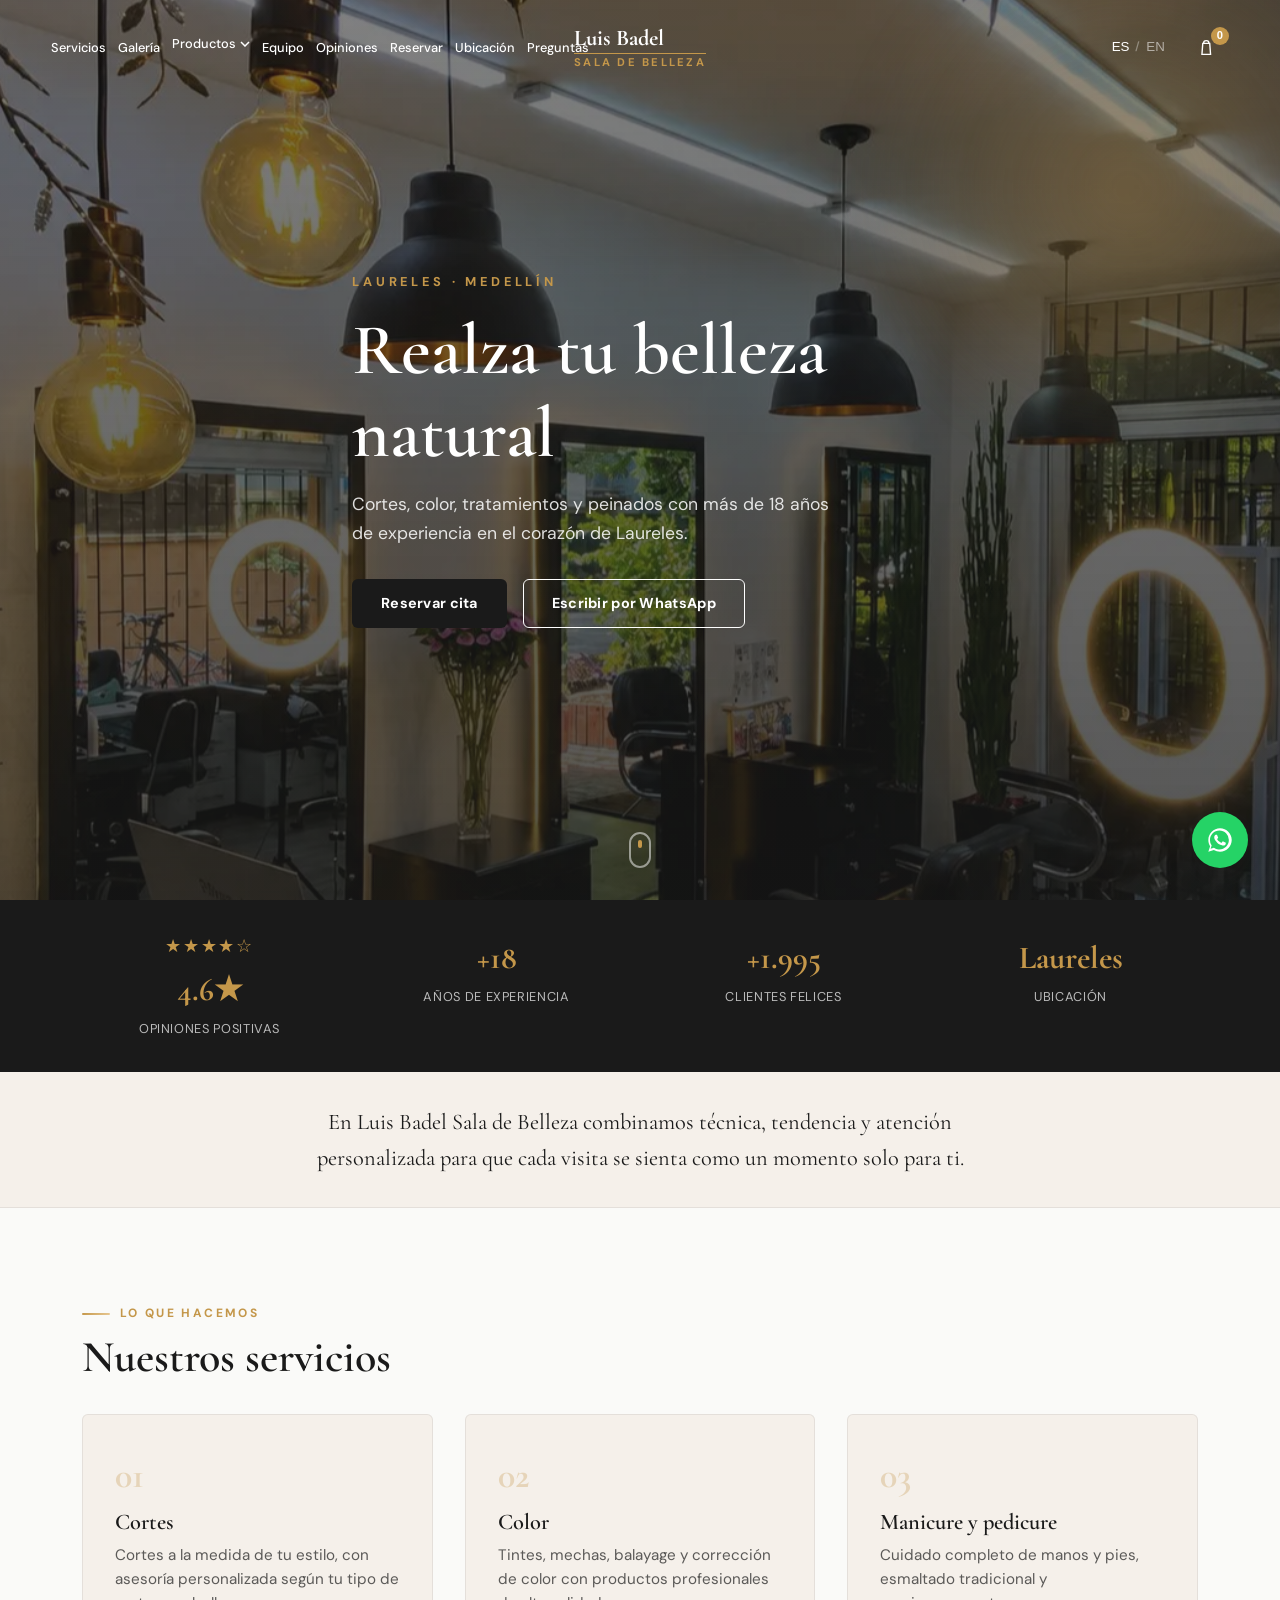
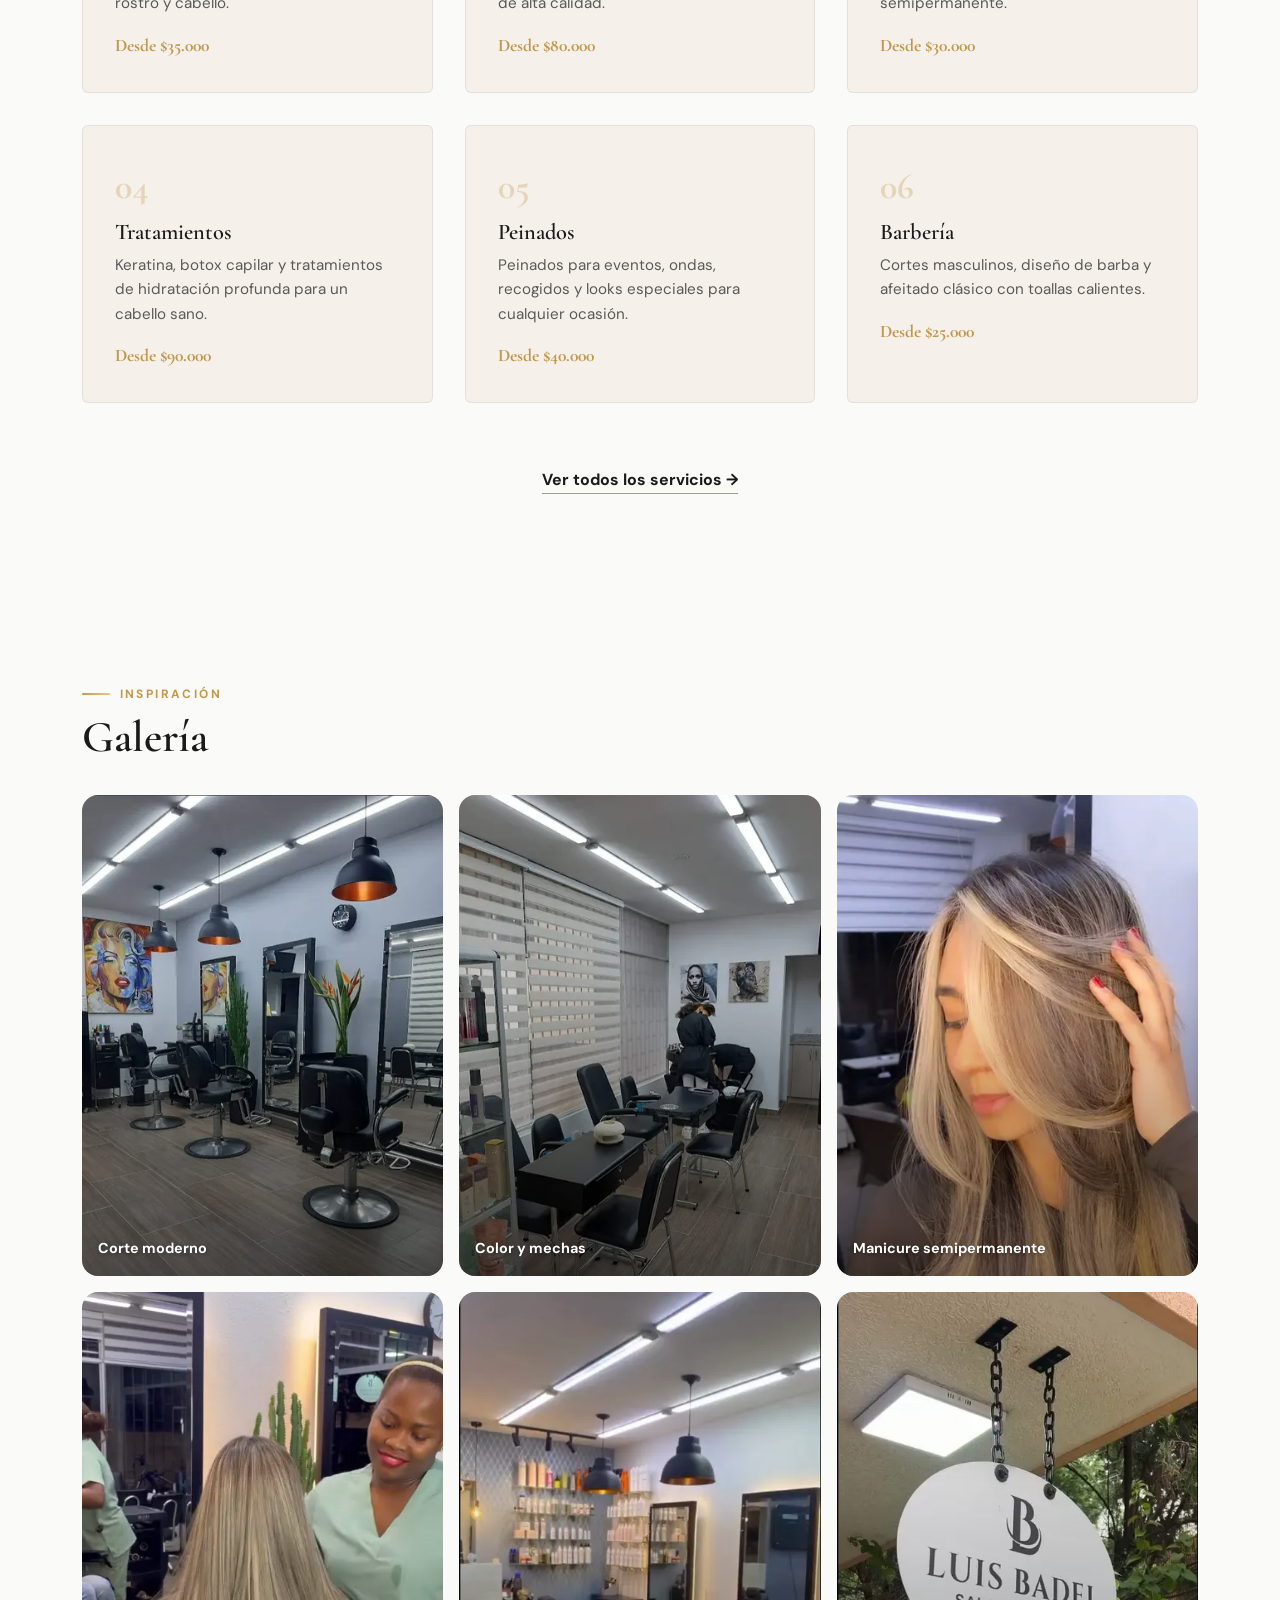
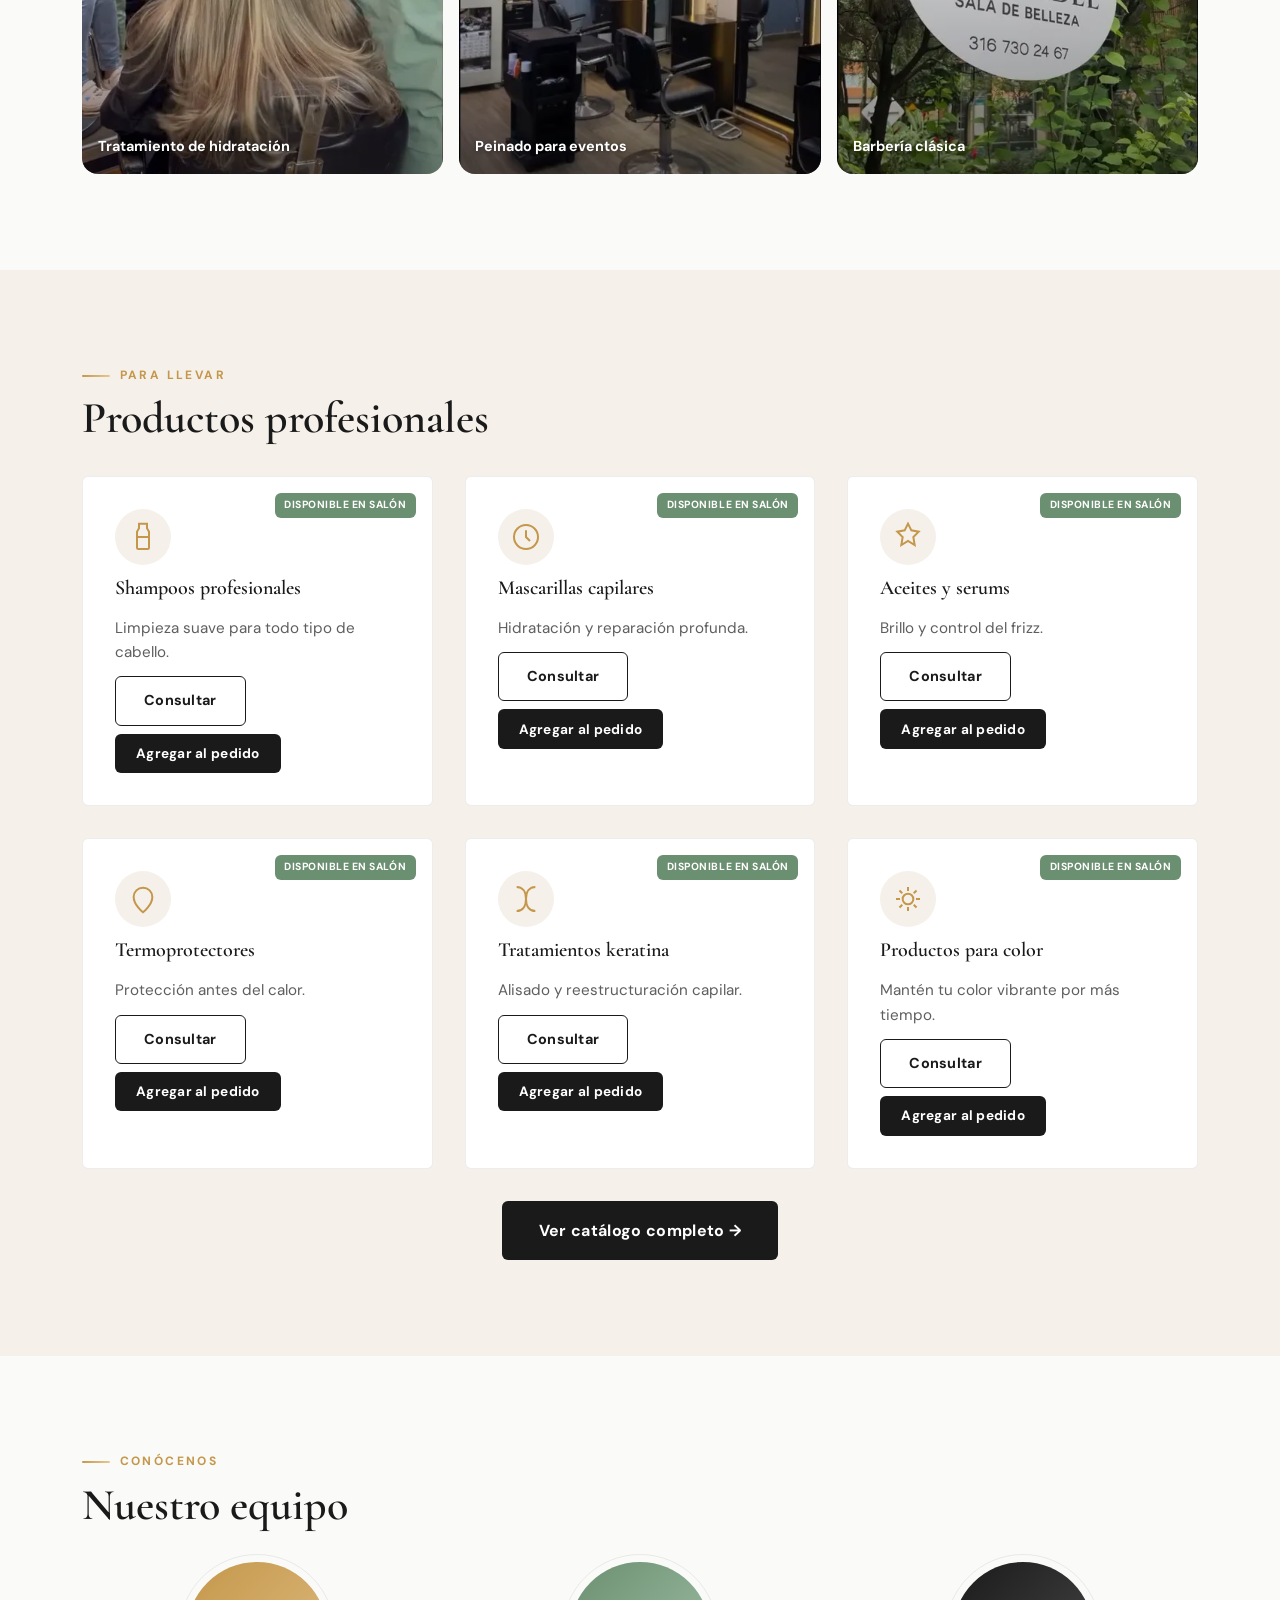
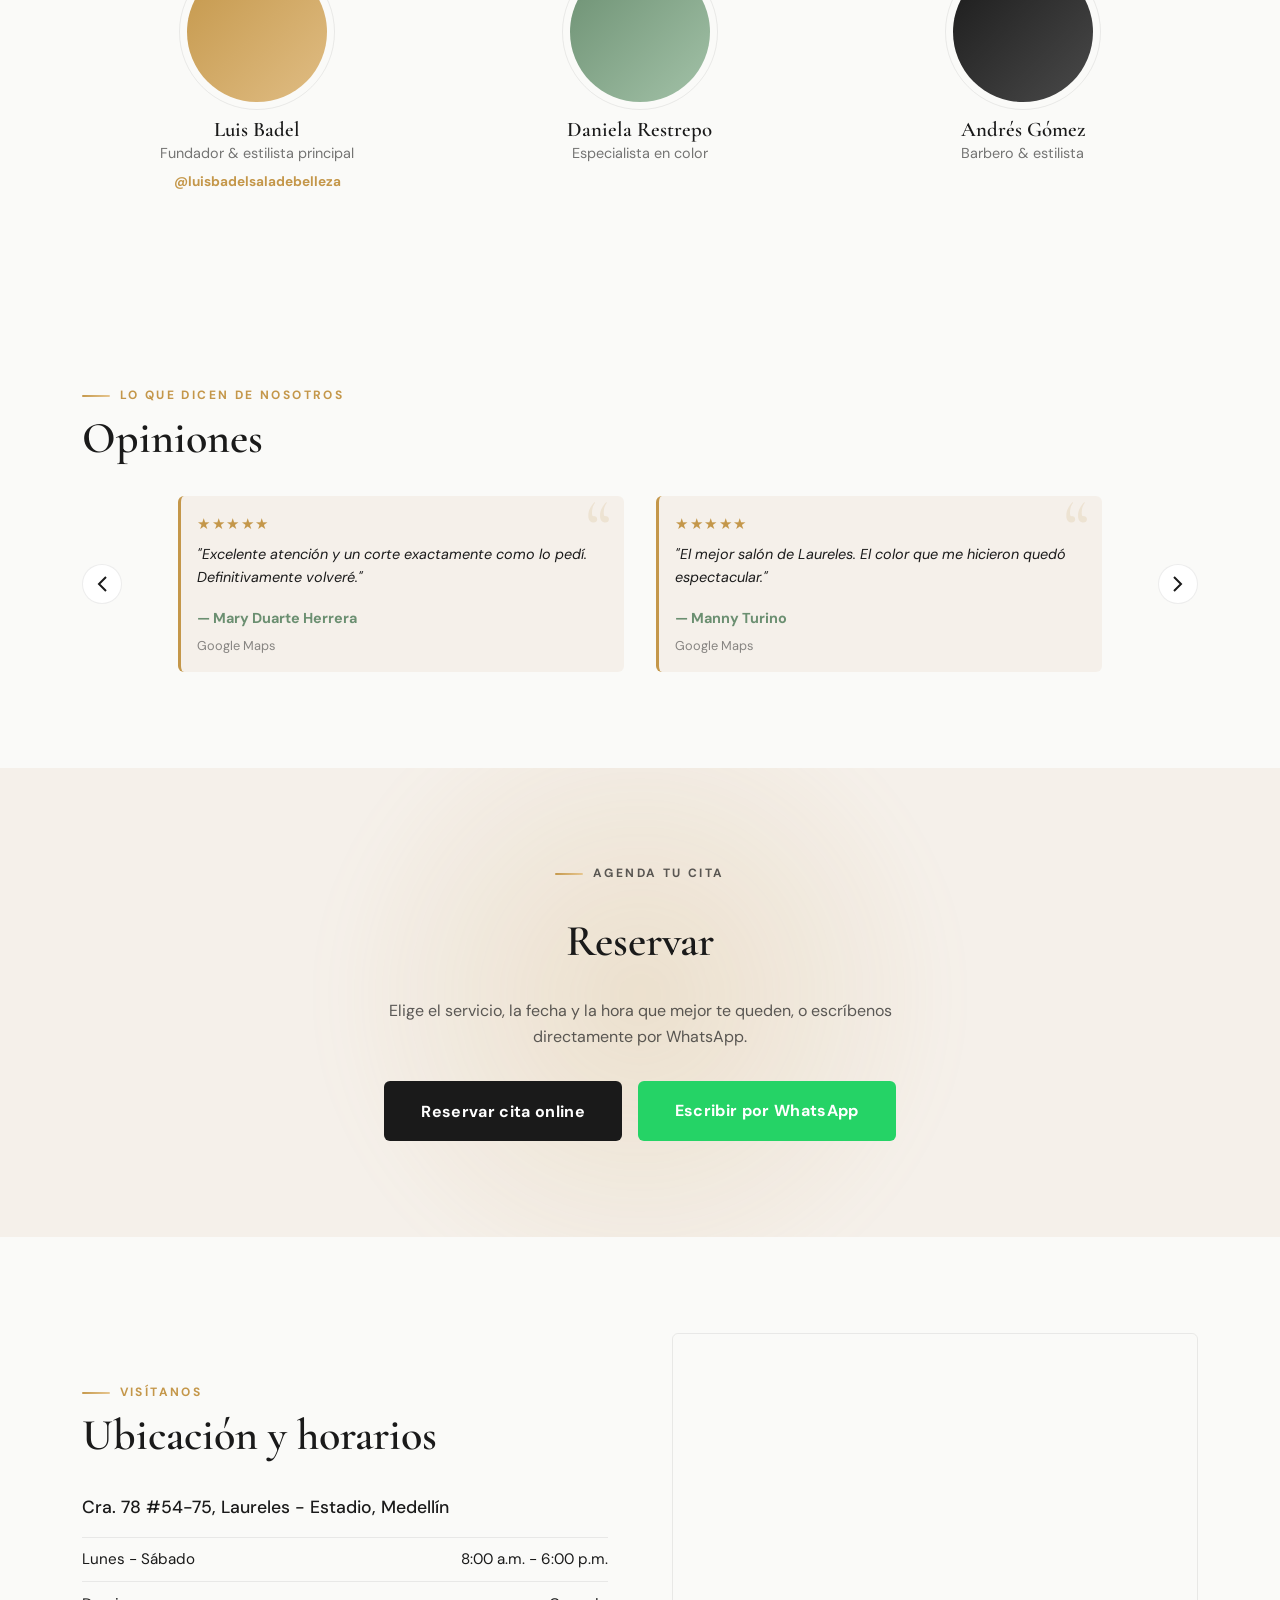
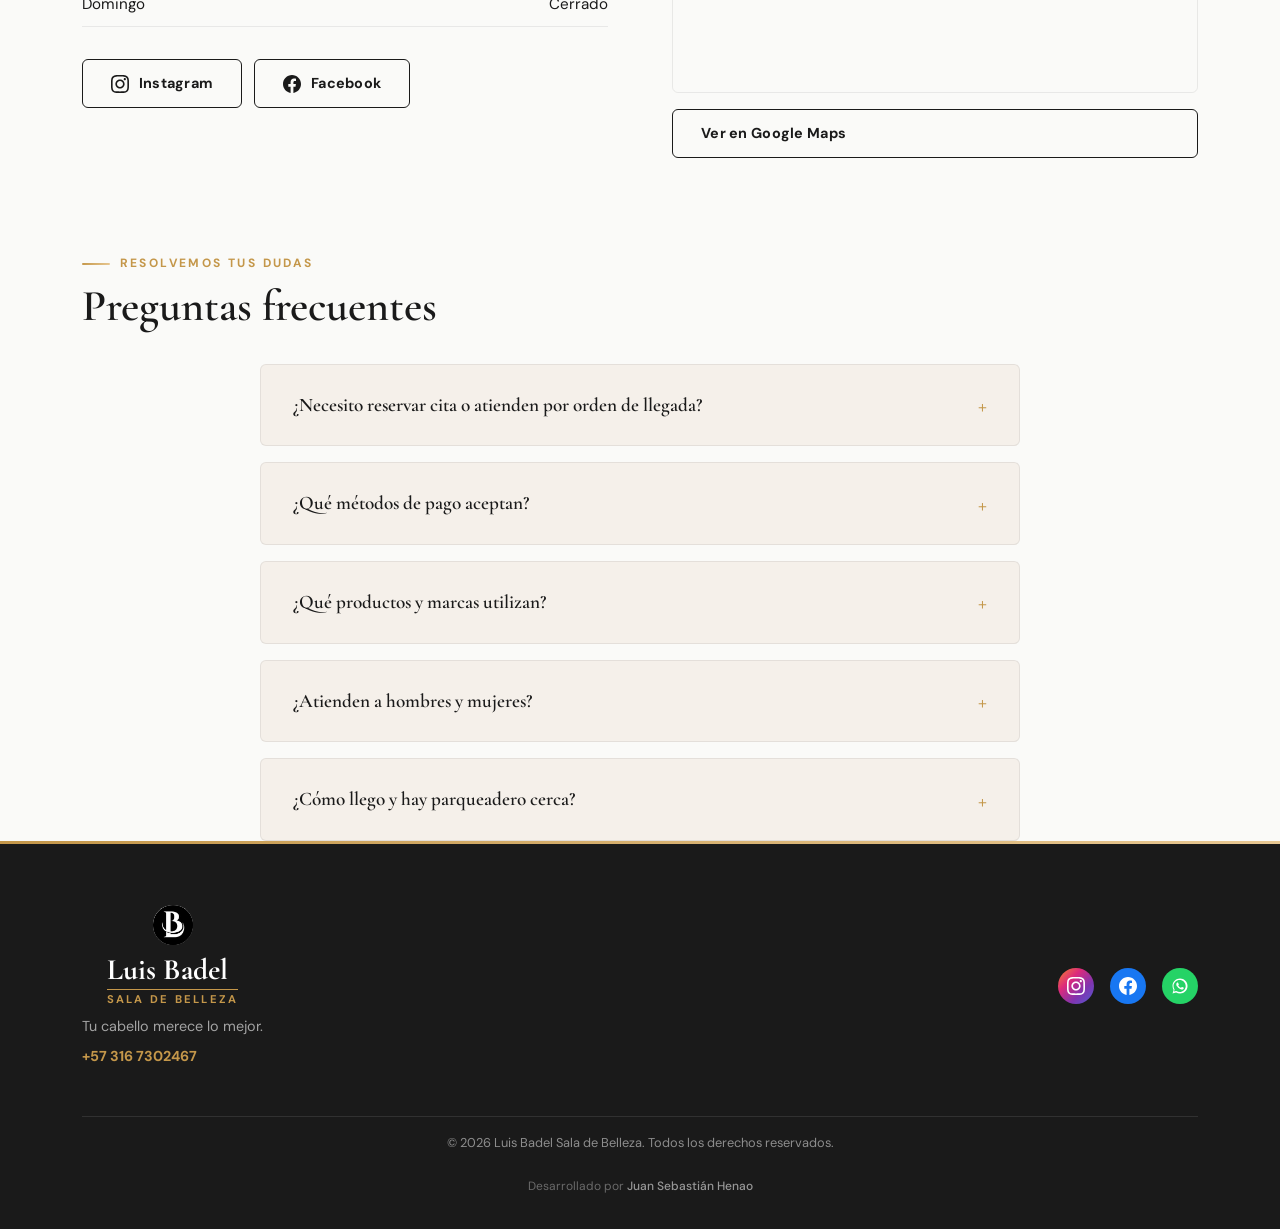
==== index.html @ 888da534 "fix: match Undergold navbar sizing, tighten hamburger line spacing, keep dropdown white at all scrol" ====
<!DOCTYPE html>
<html lang="es">
<head>
  <meta charset="UTF-8">
  <meta name="viewport" content="width=device-width, initial-scale=1.0">

  <!-- ═══ SEO PRIMARY ═══ -->
  <title>Luis Badel Sala de Belleza | Cortes, Color y Tratamientos en Laureles, Medellín</title>
  <meta name="description" content="Sala de belleza en Laureles - Estadio, Medellín. Más de 18 años de experiencia en cortes, color, keratina, manicure, barbería y peinados. ¡Agenda tu cita por WhatsApp!">
  <meta name="keywords" content="sala de belleza Laureles, peluquería Medellín, corte de cabello Laureles, color cabello Medellín, keratina Medellín, manicure Laureles, barbería Laureles, Luis Badel">
  <meta name="robots" content="index, follow">
  <meta name="author" content="Luis Badel Sala de Belleza">
  <link rel="canonical" href="https://cheese9117.github.io/luis-badel/">

  <!-- ═══ OPEN GRAPH (WhatsApp / Facebook preview) ═══ -->
  <meta property="og:type" content="business.business">
  <meta property="og:title" content="Luis Badel Sala de Belleza | Laureles, Medellín">
  <meta property="og:description" content="Más de 18 años transformando looks en Laureles. Cortes, color, keratina, manicure y barbería. ¡Agenda tu cita por WhatsApp!">
  <meta property="og:url" content="https://cheese9117.github.io/luis-badel/">
  <meta property="og:image" content="https://cheese9117.github.io/luis-badel/assets/images/foto-hero.jpg">
  <meta property="og:image:width" content="1200">
  <meta property="og:image:height" content="630">
  <meta property="og:locale" content="es_CO">
  <meta property="og:locale:alternate" content="en_US">
  <meta property="og:site_name" content="Luis Badel Sala de Belleza">
  <meta property="business:contact_data:street_address" content="Cra. 78 #54-75">
  <meta property="business:contact_data:locality" content="Laureles - Estadio">
  <meta property="business:contact_data:region" content="Medellín, Antioquia">
  <meta property="business:contact_data:country_name" content="Colombia">
  <meta property="business:contact_data:phone_number" content="+573167302467">

  <!-- ═══ TWITTER CARD ═══ -->
  <meta name="twitter:card" content="summary_large_image">
  <meta name="twitter:title" content="Luis Badel Sala de Belleza | Laureles, Medellín">
  <meta name="twitter:description" content="Más de 18 años transformando looks en Laureles. Cortes, color, keratina, manicure y barbería.">
  <meta name="twitter:image" content="https://cheese9117.github.io/luis-badel/assets/images/foto-hero.jpg">

  <!-- ═══ THEME COLOR (mobile browser chrome) ═══ -->
  <meta name="theme-color" content="#C4974A">

  <!-- ═══ JSON-LD STRUCTURED DATA ═══ -->
  <script type="application/ld+json">
  {
    "@context": "https://schema.org",
    "@type": "HairSalon",
    "name": "Luis Badel Sala de Belleza",
    "description": "Sala de belleza en Laureles con más de 18 años de experiencia en cortes, color, keratina, manicure, barbería y peinados.",
    "url": "https://cheese9117.github.io/luis-badel/",
    "telephone": "+573167302467",
    "image": "https://cheese9117.github.io/luis-badel/assets/images/foto-hero.jpg",
    "priceRange": "$30.000 - $200.000 COP",
    "aggregateRating": {
      "@type": "AggregateRating",
      "ratingValue": "4.6",
      "reviewCount": "50"
    },
    "review": [
      {
        "@type": "Review",
        "author": {"@type": "Person", "name": "Mary Duarte Herrera"},
        "reviewRating": {"@type": "Rating", "ratingValue": "5", "bestRating": "5"},
        "reviewBody": "El servicio es excelente, Luis es un gran profesional además te hace recomendaciones súper buenas. La atención es 10/10."
      },
      {
        "@type": "Review",
        "author": {"@type": "Person", "name": "Manny Turino"},
        "reviewRating": {"@type": "Rating", "ratingValue": "5", "bestRating": "5"},
        "reviewBody": "Ubicación fantástica. Gente estupenda, excelente servicio y precios increíbles para todos los excelentes servicios que ofrece. Muy recomendable."
      },
      {
        "@type": "Review",
        "author": {"@type": "Person", "name": "Ingrid Torres"},
        "reviewRating": {"@type": "Rating", "ratingValue": "5", "bestRating": "5"},
        "reviewBody": "Es cómodo, con todos los protocolos, excelente atención y muy buen trabajo cabello y uñas. Recomendable."
      },
      {
        "@type": "Review",
        "author": {"@type": "Person", "name": "Yuli Becerra Hoyos"},
        "reviewRating": {"@type": "Rating", "ratingValue": "5", "bestRating": "5"},
        "reviewBody": "Más que recomendado. Excelente servicio, productos de calidad que cuidan nuestro cabello. Quedé feliz."
      },
      {
        "@type": "Review",
        "author": {"@type": "Person", "name": "José Fredy Cortes Zuleta"},
        "reviewRating": {"@type": "Rating", "ratingValue": "5", "bestRating": "5"},
        "reviewBody": "Una de las mejores salas de belleza de Medellín."
      },
      {
        "@type": "Review",
        "author": {"@type": "Person", "name": "Elis Alejandro Acevedo Vides"},
        "reviewRating": {"@type": "Rating", "ratingValue": "5", "bestRating": "5"},
        "reviewBody": "Un lugar tranquilo, fresco y la atención increíble."
      }
    ],
    "address": {
      "@type": "PostalAddress",
      "streetAddress": "Cra. 78 #54-75",
      "addressLocality": "Laureles - Estadio",
      "addressRegion": "Medellín, Antioquia",
      "addressCountry": "CO"
    },
    "geo": {
      "@type": "GeoCoordinates",
      "latitude": 6.2683062,
      "longitude": -75.5928817
    },
    "openingHoursSpecification": [
      {
        "@type": "OpeningHoursSpecification",
        "dayOfWeek": ["Monday","Tuesday","Wednesday","Thursday","Friday","Saturday"],
        "opens": "08:00",
        "closes": "18:00"
      }
    ],
    "sameAs": [
      "https://www.instagram.com/luisbadelsaladebelleza/",
      "https://web.facebook.com/people/Luis-badel-sala-de-belleza/100063726393266/"
    ],
    "hasOfferCatalog": {
      "@type": "OfferCatalog",
      "name": "Servicios de belleza",
      "itemListElement": [
        {"@type": "Offer", "itemOffered": {"@type": "Service", "name": "Corte de cabello"}, "price": "35000", "priceCurrency": "COP"},
        {"@type": "Offer", "itemOffered": {"@type": "Service", "name": "Color y tinte"}, "price": "90000", "priceCurrency": "COP"},
        {"@type": "Offer", "itemOffered": {"@type": "Service", "name": "Manicure y pedicure"}, "price": "40000", "priceCurrency": "COP"},
        {"@type": "Offer", "itemOffered": {"@type": "Service", "name": "Tratamientos capilares"}, "price": "70000", "priceCurrency": "COP"},
        {"@type": "Offer", "itemOffered": {"@type": "Service", "name": "Peinados y eventos"}, "price": "80000", "priceCurrency": "COP"},
        {"@type": "Offer", "itemOffered": {"@type": "Service", "name": "Barbería"}, "price": "30000", "priceCurrency": "COP"}
      ]
    }
  }
  </script>

  <!-- ═══ JSON-LD FAQ SCHEMA ═══ -->
  <script type="application/ld+json">
  {
    "@context": "https://schema.org",
    "@type": "FAQPage",
    "mainEntity": [
      {
        "@type": "Question",
        "name": "¿Necesito reservar cita o atienden por orden de llegada?",
        "acceptedAnswer": {
          "@type": "Answer",
          "text": "Recomendamos reservar con anticipación, especialmente para color y tratamientos de keratina, para garantizar tu espacio con el especialista de tu preferencia. También recibimos clientes sin cita según disponibilidad."
        }
      },
      {
        "@type": "Question",
        "name": "¿Qué métodos de pago aceptan?",
        "acceptedAnswer": {
          "@type": "Answer",
          "text": "Aceptamos efectivo, tarjetas débito y crédito, y transferencias por Nequi y Bancolombia."
        }
      },
      {
        "@type": "Question",
        "name": "¿Qué productos y marcas utilizan?",
        "acceptedAnswer": {
          "@type": "Answer",
          "text": "Trabajamos con productos profesionales de alta calidad para coloración, keratina y tratamientos capilares, seleccionados para cuidar la salud de tu cabello."
        }
      },
      {
        "@type": "Question",
        "name": "¿Atienden a hombres y mujeres?",
        "acceptedAnswer": {
          "@type": "Answer",
          "text": "Sí. Contamos con servicios de barbería para caballero, además de cortes, color, tratamientos, manicure y pedicure para toda la familia."
        }
      },
      {
        "@type": "Question",
        "name": "¿Cómo llego y hay parqueadero cerca?",
        "acceptedAnswer": {
          "@type": "Answer",
          "text": "Estamos en la Cra. 78 #54-75, Laureles - Estadio, una zona con buena disponibilidad de parqueaderos públicos y zonas de parqueo en la calle cerca al salón."
        }
      }
    ]
  }
  </script>

  <!-- ═══ FONTS ═══ -->
  <link rel="preconnect" href="https://fonts.googleapis.com">
  <link rel="preconnect" href="https://fonts.gstatic.com" crossorigin>
  <link href="https://fonts.googleapis.com/css2?family=Cormorant+Garamond:wght@500;600;700&family=DM+Sans:wght@400;500;700&display=swap" rel="stylesheet">

  <!-- ═══ LCP PRELOAD ═══ -->
  <link rel="preload" as="image" type="image/webp" href="assets/images/foto-hero.webp" imagesrcset="assets/images/foto-hero-800.webp 800w, assets/images/foto-hero.webp 1122w" imagesizes="100vw" fetchpriority="high">

  <!-- ═══ STYLES ═══ -->
  <link rel="stylesheet" href="css/variables.css?v=20">
  <link rel="stylesheet" href="css/base.css?v=20">
  <link rel="stylesheet" href="css/components.css?v=20">
  <link rel="stylesheet" href="css/responsive.css?v=20">

  <!-- ═══ FAVICON ═══ -->
  <link rel="icon" type="image/png" href="assets/images/favicon-logo.png">
  <link rel="apple-touch-icon" href="assets/images/favicon-logo.png">
</head>
<body>

  <div class="scroll-progress" id="scrollProgress" aria-hidden="true"></div>

  <header class="navbar" id="navbar">
    <div class="container navbar__inner">
      <nav class="nav nav-left" id="nav">
        <ul class="nav__list">
          <li><a href="#servicios" data-i18n="nav.services">Servicios</a></li>
          <li><a href="#galeria" data-i18n="nav.gallery">Galería</a></li>
          <li class="nav__item nav__item--dropdown">
            <a href="#productos" class="nav__link nav__link--parent">
              <span data-i18n="nav.products">Productos</span>
              <svg class="nav__chevron" viewBox="0 0 10 6" width="10" height="6" fill="none" stroke="currentColor" stroke-width="1.5" aria-hidden="true"><path d="M1 1l4 4 4-4"/></svg>
            </a>
            <ul class="nav__dropdown">
              <li><a href="#productos" class="nav__dropdown-link" data-i18n="nav.products.all">Todos los productos</a></li>
              <li><a href="productos.html#cuidado-capilar" class="nav__dropdown-link" data-i18n="nav.products.haircare">Cuidado capilar</a></li>
              <li><a href="productos.html#tratamientos" class="nav__dropdown-link" data-i18n="nav.products.treatments">Tratamientos</a></li>
              <li><a href="productos.html#styling" class="nav__dropdown-link" data-i18n="nav.products.styling">Styling y acabado</a></li>
            </ul>
          </li>
          <li><a href="#equipo" data-i18n="nav.team">Equipo</a></li>
          <li><a href="#testimonios" data-i18n="nav.testimonials">Opiniones</a></li>
          <li><a href="#reservar" data-i18n="nav.booking">Reservar</a></li>
          <li><a href="#ubicacion" data-i18n="nav.location">Ubicación</a></li>
          <li><a href="#faq" data-i18n="nav.faq">FAQ</a></li>
        </ul>
        <div class="lang-switch lang-switch--mobile" role="group" aria-label="Idioma / Language">
          <button type="button" class="lang-switch__btn" data-lang-option="es" aria-pressed="false">ES</button>
          <button type="button" class="lang-switch__btn" data-lang-option="en" aria-pressed="false">EN</button>
        </div>
      </nav>
      <div class="nav-center">
        <a href="#top" class="logo">
          <img src="assets/images/logo.png" alt="" class="logo__img" width="48" height="48">
          <span class="logo__text">
            <span class="logo__main">Luis Badel</span>
            <span class="logo__divider" aria-hidden="true"></span>
            <span class="logo__sub">Sala de Belleza</span>
          </span>
        </a>
      </div>
      <div class="navbar__actions nav-right">
        <div class="lang-switch lang-switch--nav" role="group" aria-label="Idioma / Language">
          <button type="button" class="lang-switch__btn" data-lang-option="es" aria-pressed="false">ES</button>
          <span class="lang-switch__sep" aria-hidden="true">/</span>
          <button type="button" class="lang-switch__btn" data-lang-option="en" aria-pressed="false">EN</button>
        </div>
        <button type="button" class="nav__cart" id="cartToggle" aria-haspopup="dialog" aria-expanded="false" aria-controls="cartDrawer" data-i18n-attr='{"aria-label":"nav.cartAria"}' aria-label="Ver tu pedido">
          <svg class="nav__cart-icon" viewBox="0 0 24 24" width="22" height="22" fill="none" stroke="currentColor" stroke-width="1.5" aria-hidden="true">
            <path d="M6 8a3 3 0 0 1 6 0M5.2 8h7.6l.9 12H4.3l.9-12Z"/>
          </svg>
          <span class="nav__cart-badge" id="cartBadge" hidden>0</span>
        </button>
        <button class="nav__toggle" id="navToggle" data-i18n-attr='{"aria-label":"nav.menuAria"}' aria-label="Abrir menú" aria-expanded="false">
          <span></span><span></span><span></span>
        </button>
      </div>
    </div>
  </header>

  <main id="top">

    <!-- HERO -->
    <section class="hero" id="inicio">
      <picture>
        <source type="image/webp" srcset="assets/images/foto-hero-800.webp 800w, assets/images/foto-hero.webp 1122w" sizes="100vw">
        <img class="hero__bg" src="assets/images/foto-hero.jpg" srcset="assets/images/foto-hero-800.jpg 800w, assets/images/foto-hero.jpg 1122w" sizes="100vw" alt="Fachada e interior de Luis Badel Sala de Belleza" width="1122" height="1402" fetchpriority="high" decoding="async">
      </picture>
      <div class="hero__overlay" aria-hidden="true"></div>
      <div class="container hero__content reveal">
        <p class="hero__eyebrow" data-i18n="hero.location">Laureles · Medellín</p>
        <h1 class="hero__title" data-i18n="hero.title">Tu cabello merece lo mejor</h1>
        <p class="hero__subtitle" data-i18n="hero.subtitle">Cortes, color y tratamientos en un espacio diseñado para que te sientas en casa.</p>
        <div class="hero__actions">
          <a class="btn btn--primary" href="#reservar" data-i18n="hero.book">Reservar cita</a>
          <a class="btn btn--outline" href="https://wa.me/573167302467?text=Hola%2C%20quiero%20agendar%20una%20cita" target="_blank" rel="noopener noreferrer" data-i18n="hero.whatsapp">Escríbenos</a>
        </div>
      </div>
      <div class="hero__scroll-cue" aria-hidden="true"></div>
    </section>

    <!-- TRUST BAR -->
    <section class="trust">
      <div class="container trust__grid">
        <div class="trust__item reveal">
          <span class="trust__stars" aria-hidden="true">★★★★☆</span>
          <span class="trust__number" data-counter data-counter-end="4.6" data-counter-decimals="1" data-counter-suffix="★">0★</span>
          <span class="trust__label" data-i18n="trust.reviews">+50 opiniones en Google</span>
        </div>
        <div class="trust__item reveal">
          <span class="trust__number" data-counter data-counter-end="18" data-counter-prefix="+">+0</span>
          <span class="trust__label" data-i18n="trust.experience">Años de experiencia</span>
        </div>
        <div class="trust__item reveal">
          <span class="trust__number" data-counter data-counter-end="2000" data-counter-prefix="+" data-counter-thousands="." data-counter-decimals="0">+0</span>
          <span class="trust__label" data-i18n="trust.clients">Clientes felices</span>
        </div>
        <div class="trust__item reveal">
          <span class="trust__number">Laureles</span>
          <span class="trust__label" data-i18n="trust.locationLabel">Estadio, Medellín</span>
        </div>
      </div>
    </section>

    <!-- SOBRE NOSOTROS -->
    <section class="about">
      <div class="container about__inner reveal">
        <p data-i18n="about.text">Más de 18 años transformando looks en Laureles. Un espacio donde la belleza y el cuidado personal se encuentran.</p>
      </div>
    </section>

    <!-- SERVICIOS -->
    <section class="services" id="servicios">
      <div class="container">
        <p class="section__eyebrow reveal" data-i18n="services.eyebrow">Lo que hacemos</p>
        <h2 class="section__title reveal" data-i18n="services.title">Servicios</h2>
        <div class="services__grid">
          <article class="card reveal">
            <h3 data-i18n="service.haircut.title">Corte de cabello</h3>
            <p data-i18n="service.haircut.desc">Cortes personalizados para dama y caballero, asesoría de imagen incluida.</p>
            <span class="card__price" data-i18n="service.haircut.price">Desde $35.000</span>
          </article>
          <article class="card reveal">
            <h3 data-i18n="service.color.title">Color y tinte</h3>
            <p data-i18n="service.color.desc">Coloración completa, retoque de raíz y mechas con productos premium.</p>
            <span class="card__price" data-i18n="service.color.price">Desde $90.000</span>
          </article>
          <article class="card reveal">
            <h3 data-i18n="service.manicure.title">Manicure y pedicure</h3>
            <p data-i18n="service.manicure.desc">Cuidado completo de manos y pies con esmaltado tradicional o semipermanente.</p>
            <span class="card__price" data-i18n="service.manicure.price">Desde $40.000</span>
          </article>
          <article class="card reveal">
            <h3 data-i18n="service.treatments.title">Tratamientos capilares</h3>
            <p data-i18n="service.treatments.desc">Hidratación, keratina y reconstrucción para devolverle vida a tu cabello.</p>
            <span class="card__price" data-i18n="service.treatments.price">Desde $70.000</span>
          </article>
          <article class="card reveal">
            <h3 data-i18n="service.styling.title">Peinados y eventos</h3>
            <p data-i18n="service.styling.desc">Peinados para ocasiones especiales, novias y sesiones fotográficas.</p>
            <span class="card__price" data-i18n="service.styling.price">Desde $80.000</span>
          </article>
          <article class="card reveal">
            <h3 data-i18n="service.barber.title">Barbería</h3>
            <p data-i18n="service.barber.desc">Arreglo de barba, diseño y afeitado clásico con toalla caliente.</p>
            <span class="card__price" data-i18n="service.barber.price">Desde $30.000</span>
          </article>
        </div>
        <p class="services__more reveal">
          <a href="https://wa.me/573167302467?text=Hola%2C%20quiero%20conocer%20todos%20los%20servicios%20disponibles" target="_blank" rel="noopener noreferrer" data-i18n="services.viewAll">Ver todos los servicios →</a>
        </p>
      </div>
    </section>

    <!-- GALERÍA -->
    <section class="gallery" id="galeria">
      <div class="container">
        <p class="section__eyebrow reveal" data-i18n="gallery.eyebrow">Nuestro espacio</p>
        <h2 class="section__title reveal" data-i18n="gallery.title">Galería</h2>
        <div class="gallery__grid">
          <figure class="gallery__item reveal">
            <picture>
              <source type="image/webp" srcset="assets/images/foto-1-480.webp 480w, assets/images/foto-1.webp 686w" sizes="(max-width: 560px) 100vw, (max-width: 900px) 50vw, 33vw">
              <img src="assets/images/foto-1.jpg" srcset="assets/images/foto-1-480.jpg 480w, assets/images/foto-1.jpg 686w" sizes="(max-width: 560px) 100vw, (max-width: 900px) 50vw, 33vw" alt="Interior del salón Luis Badel" data-i18n-attr='{"alt":"gallery.alt1"}' width="686" height="829" loading="lazy">
            </picture>
            <figcaption data-i18n="gallery.caption1">Interior del salón</figcaption>
          </figure>
          <figure class="gallery__item reveal">
            <picture>
              <source type="image/webp" srcset="assets/images/foto-2-480.webp 480w, assets/images/foto-2.webp 680w" sizes="(max-width: 560px) 100vw, (max-width: 900px) 50vw, 33vw">
              <img src="assets/images/foto-2.jpg" srcset="assets/images/foto-2-480.jpg 480w, assets/images/foto-2.jpg 680w" sizes="(max-width: 560px) 100vw, (max-width: 900px) 50vw, 33vw" alt="Zona de coloración del salón" data-i18n-attr='{"alt":"gallery.alt2"}' width="680" height="824" loading="lazy">
            </picture>
            <figcaption data-i18n="gallery.caption2">Zona de coloración</figcaption>
          </figure>
          <figure class="gallery__item reveal">
            <picture>
              <source type="image/webp" srcset="assets/images/foto-3-480.webp 480w, assets/images/foto-3.webp 608w" sizes="(max-width: 560px) 100vw, (max-width: 900px) 50vw, 33vw">
              <img src="assets/images/foto-3.jpg" srcset="assets/images/foto-3-480.jpg 480w, assets/images/foto-3.jpg 608w" sizes="(max-width: 560px) 100vw, (max-width: 900px) 50vw, 33vw" alt="Trabajos de color realizados en el salón" data-i18n-attr='{"alt":"gallery.alt3"}' width="608" height="723" loading="lazy">
            </picture>
            <figcaption data-i18n="gallery.caption3">Trabajos de color</figcaption>
          </figure>
          <figure class="gallery__item reveal">
            <picture>
              <source type="image/webp" srcset="assets/images/foto-4-480.webp 480w, assets/images/foto-4.webp 578w" sizes="(max-width: 560px) 100vw, (max-width: 900px) 50vw, 33vw">
              <img src="assets/images/foto-4.jpg" srcset="assets/images/foto-4-480.jpg 480w, assets/images/foto-4.jpg 578w" sizes="(max-width: 560px) 100vw, (max-width: 900px) 50vw, 33vw" alt="Cortes y estilizado realizados en el salón" data-i18n-attr='{"alt":"gallery.alt4"}' width="578" height="766" loading="lazy">
            </picture>
            <figcaption data-i18n="gallery.caption4">Cortes y estilizado</figcaption>
          </figure>
          <figure class="gallery__item reveal">
            <picture>
              <source type="image/webp" srcset="assets/images/foto-5-480.webp 480w, assets/images/foto-5.webp 584w" sizes="(max-width: 560px) 100vw, (max-width: 900px) 50vw, 33vw">
              <img src="assets/images/foto-5.jpg" srcset="assets/images/foto-5-480.jpg 480w, assets/images/foto-5.jpg 584w" sizes="(max-width: 560px) 100vw, (max-width: 900px) 50vw, 33vw" alt="Servicio de manicure y pedicure" data-i18n-attr='{"alt":"gallery.alt5"}' width="584" height="878" loading="lazy">
            </picture>
            <figcaption data-i18n="gallery.caption5">Manicure y pedicure</figcaption>
          </figure>
          <figure class="gallery__item reveal">
            <picture>
              <source type="image/webp" srcset="assets/images/foto-6-480.webp 480w, assets/images/foto-6.webp 584w" sizes="(max-width: 560px) 100vw, (max-width: 900px) 50vw, 33vw">
              <img src="assets/images/foto-6.jpg" srcset="assets/images/foto-6-480.jpg 480w, assets/images/foto-6.jpg 584w" sizes="(max-width: 560px) 100vw, (max-width: 900px) 50vw, 33vw" alt="Ambiente y detalles decorativos del salón" data-i18n-attr='{"alt":"gallery.alt6"}' width="584" height="841" loading="lazy">
            </picture>
            <figcaption data-i18n="gallery.caption6">Ambiente y detalles</figcaption>
          </figure>
        </div>
      </div>
    </section>

    <!-- PRODUCTOS -->
    <section class="products" id="productos">
      <div class="container">
        <p class="section__eyebrow reveal" data-i18n="products.eyebrow">Disponibles en nuestro salón</p>
        <h2 class="section__title reveal" data-i18n="products.title">Productos para el cuidado de tu cabello</h2>
        <div class="products__grid">
          <article class="card product-card reveal">
            <span class="product-card__badge" data-i18n="product.badge">Disponible en salón</span>
            <span class="product-card__icon" aria-hidden="true">
              <svg viewBox="0 0 24 24" width="32" height="32" fill="none" stroke="currentColor" stroke-width="1.5"><path d="M9 2h6v3.5l1.5 2.5v12a1 1 0 0 1-1 1h-7a1 1 0 0 1-1-1V8L9 5.5V2Z"/><path d="M7.5 12h9"/></svg>
            </span>
            <h3 data-i18n="product.shampoos.name">Shampoos profesionales</h3>
            <p data-i18n="product.shampoos.desc">Limpieza suave para todo tipo de cabello.</p>
            <div class="product-card__actions">
              <a class="btn btn--outline" href="https://wa.me/573167302467?text=Hola%2C%20quiero%20consultar%20sobre%20productos%20de%20Shampoos%20profesionales" target="_blank" rel="noopener noreferrer" data-i18n="product.consult">Consultar</a>
              <button type="button" class="btn btn--primary product-card__add" data-cart-add data-product-name="Shampoos profesionales" data-i18n="product.add" data-i18n-attr='{"data-product-name":"product.shampoos.name"}'>
                Agregar al pedido
              </button>
            </div>
          </article>
          <article class="card product-card reveal">
            <span class="product-card__badge" data-i18n="product.badge">Disponible en salón</span>
            <span class="product-card__icon" aria-hidden="true">
              <svg viewBox="0 0 24 24" width="32" height="32" fill="none" stroke="currentColor" stroke-width="1.5"><circle cx="12" cy="12" r="9"/><path d="M12 7v5l3 3"/></svg>
            </span>
            <h3 data-i18n="product.mascarillas.name">Mascarillas capilares</h3>
            <p data-i18n="product.mascarillas.desc">Hidratación y reparación profunda.</p>
            <div class="product-card__actions">
              <a class="btn btn--outline" href="https://wa.me/573167302467?text=Hola%2C%20quiero%20consultar%20sobre%20productos%20de%20Mascarillas%20capilares" target="_blank" rel="noopener noreferrer" data-i18n="product.consult">Consultar</a>
              <button type="button" class="btn btn--primary product-card__add" data-cart-add data-product-name="Mascarillas capilares" data-i18n="product.add" data-i18n-attr='{"data-product-name":"product.mascarillas.name"}'>
                Agregar al pedido
              </button>
            </div>
          </article>
          <article class="card product-card reveal">
            <span class="product-card__badge" data-i18n="product.badge">Disponible en salón</span>
            <span class="product-card__icon" aria-hidden="true">
              <svg viewBox="0 0 24 24" width="32" height="32" fill="none" stroke="currentColor" stroke-width="1.5"><path d="M12 2 9.5 7 4 8l4 4-1 6 5-3 5 3-1-6 4-4-5.5-1Z"/></svg>
            </span>
            <h3 data-i18n="product.aceites.name">Aceites y serums</h3>
            <p data-i18n="product.aceites.desc">Brillo y control del frizz.</p>
            <div class="product-card__actions">
              <a class="btn btn--outline" href="https://wa.me/573167302467?text=Hola%2C%20quiero%20consultar%20sobre%20productos%20de%20Aceites%20y%20serums" target="_blank" rel="noopener noreferrer" data-i18n="product.consult">Consultar</a>
              <button type="button" class="btn btn--primary product-card__add" data-cart-add data-product-name="Aceites y serums" data-i18n="product.add" data-i18n-attr='{"data-product-name":"product.aceites.name"}'>
                Agregar al pedido
              </button>
            </div>
          </article>
          <article class="card product-card reveal">
            <span class="product-card__badge" data-i18n="product.badge">Disponible en salón</span>
            <span class="product-card__icon" aria-hidden="true">
              <svg viewBox="0 0 24 24" width="32" height="32" fill="none" stroke="currentColor" stroke-width="1.5"><path d="M12 22s7-5.5 7-11.5A7 7 0 0 0 5 10.5C5 16.5 12 22 12 22Z"/></svg>
            </span>
            <h3 data-i18n="product.termo.name">Termoprotectores</h3>
            <p data-i18n="product.termo.desc">Protección antes del calor.</p>
            <div class="product-card__actions">
              <a class="btn btn--outline" href="https://wa.me/573167302467?text=Hola%2C%20quiero%20consultar%20sobre%20productos%20de%20Termoprotectores" target="_blank" rel="noopener noreferrer" data-i18n="product.consult">Consultar</a>
              <button type="button" class="btn btn--primary product-card__add" data-cart-add data-product-name="Termoprotectores" data-i18n="product.add" data-i18n-attr='{"data-product-name":"product.termo.name"}'>
                Agregar al pedido
              </button>
            </div>
          </article>
          <article class="card product-card reveal">
            <span class="product-card__badge" data-i18n="product.badge">Disponible en salón</span>
            <span class="product-card__icon" aria-hidden="true">
              <svg viewBox="0 0 24 24" width="32" height="32" fill="none" stroke="currentColor" stroke-width="1.5"><path d="M5 3c4 0 7 3 7 9s3 9 7 9"/><path d="M5 21c4 0 7-3 7-9S15 3 19 3"/></svg>
            </span>
            <h3 data-i18n="product.keratina.name">Tratamientos keratina</h3>
            <p data-i18n="product.keratina.desc">Alisado y reestructuración capilar.</p>
            <div class="product-card__actions">
              <a class="btn btn--outline" href="https://wa.me/573167302467?text=Hola%2C%20quiero%20consultar%20sobre%20productos%20de%20Tratamientos%20keratina" target="_blank" rel="noopener noreferrer" data-i18n="product.consult">Consultar</a>
              <button type="button" class="btn btn--primary product-card__add" data-cart-add data-product-name="Tratamientos keratina" data-i18n="product.add" data-i18n-attr='{"data-product-name":"product.keratina.name"}'>
                Agregar al pedido
              </button>
            </div>
          </article>
          <article class="card product-card reveal">
            <span class="product-card__badge" data-i18n="product.badge">Disponible en salón</span>
            <span class="product-card__icon" aria-hidden="true">
              <svg viewBox="0 0 24 24" width="32" height="32" fill="none" stroke="currentColor" stroke-width="1.5"><path d="M12 3v3M12 18v3M3 12h3M18 12h3M5.6 5.6l2.1 2.1M16.3 16.3l2.1 2.1M5.6 18.4l2.1-2.1M16.3 7.7l2.1-2.1"/><circle cx="12" cy="12" r="4"/></svg>
            </span>
            <h3 data-i18n="product.color.name">Productos para color</h3>
            <p data-i18n="product.color.desc">Mantén tu color vibrante por más tiempo.</p>
            <div class="product-card__actions">
              <a class="btn btn--outline" href="https://wa.me/573167302467?text=Hola%2C%20quiero%20consultar%20sobre%20productos%20de%20Productos%20para%20color" target="_blank" rel="noopener noreferrer" data-i18n="product.consult">Consultar</a>
              <button type="button" class="btn btn--primary product-card__add" data-cart-add data-product-name="Productos para color" data-i18n="product.add" data-i18n-attr='{"data-product-name":"product.color.name"}'>
                Agregar al pedido
              </button>
            </div>
          </article>
        </div>
        <div class="products__cta reveal">
          <a href="productos.html" class="btn btn--primary btn--lg" data-i18n="products.viewCatalog">Ver catálogo completo →</a>
        </div>
      </div>
    </section>

    <!-- EQUIPO -->
    <section class="team" id="equipo">
      <div class="container">
        <p class="section__eyebrow reveal" data-i18n="team.eyebrow">Nuestro equipo</p>
        <h2 class="section__title reveal" data-i18n="team.title">Profesionales a tu servicio</h2>
        <div class="team__grid">
          <article class="team__card reveal">
            <div class="team__photo team__photo--gold" aria-hidden="true"></div>
            <h3>Luis Badel</h3>
            <p data-i18n="team.founder.role">Fundador & estilista principal</p>
            <a class="team__handle" href="https://www.instagram.com/luisbadelsaladebelleza/" target="_blank" rel="noopener noreferrer">@luisbadelsaladebelleza</a>
          </article>
          <article class="team__card reveal">
            <div class="team__photo team__photo--sage" aria-hidden="true"></div>
            <h3>Daniela Restrepo</h3>
            <p data-i18n="team.colorist.role">Especialista en color</p>
          </article>
          <article class="team__card reveal">
            <div class="team__photo team__photo--dark" aria-hidden="true"></div>
            <h3>Andrés Gómez</h3>
            <p data-i18n="team.barber.role">Barbero & estilista</p>
          </article>
        </div>
      </div>
    </section>

    <!-- TESTIMONIOS -->
    <section class="testimonials" id="testimonios">
      <div class="container">
        <p class="section__eyebrow reveal" data-i18n="testimonials.eyebrow">Opiniones</p>
        <h2 class="section__title reveal" data-i18n="testimonials.title">Lo que dicen nuestros clientes</h2>
        <div class="testimonials__carousel reveal">
          <div class="testimonials__viewport" id="testimonialsViewport">
          <div class="testimonials__track" id="testimonialsTrack">
            <blockquote class="testimonial">
              <span class="testimonial__stars" aria-hidden="true">★★★★★</span>
              <p data-i18n="testimonial.1.text">"El servicio es excelente, Luis es un gran profesional además te hace recomendaciones súper buenas. La atención es 10/10"</p>
              <cite>— Mary Duarte Herrera</cite>
              <span class="testimonial__source">Google Maps</span>
            </blockquote>
            <blockquote class="testimonial">
              <span class="testimonial__stars" aria-hidden="true">★★★★★</span>
              <p data-i18n="testimonial.2.text">"Ubicación fantástica. Gente estupenda, excelente servicio y precios increíbles para todos los excelentes servicios que ofrece. Desde el estilista hasta las uñas y el café y té que te ofrecen a tu llegada, este lugar es genial. Muy recomendable."</p>
              <cite>— Manny Turino</cite>
              <span class="testimonial__source">Google Maps</span>
            </blockquote>
            <blockquote class="testimonial">
              <span class="testimonial__stars" aria-hidden="true">★★★★★</span>
              <p data-i18n="testimonial.3.text">"Es cómodo, con todos los protocolos, excelente atención y muy buen trabajo cabello y uñas. Recomendable."</p>
              <cite>— Ingrid Torres</cite>
              <span class="testimonial__source">Google Maps</span>
            </blockquote>
            <blockquote class="testimonial">
              <span class="testimonial__stars" aria-hidden="true">★★★★★</span>
              <p data-i18n="testimonial.4.text">"¡Más que recomendado! Excelente servicio, productos de calidad que cuidan nuestro cabello. ¡Quedé feliz!"</p>
              <cite>— Yuli Becerra Hoyos</cite>
              <span class="testimonial__source">Google Maps</span>
            </blockquote>
            <blockquote class="testimonial">
              <span class="testimonial__stars" aria-hidden="true">★★★★★</span>
              <p data-i18n="testimonial.5.text">"Una de las mejores salas de belleza de Medellín."</p>
              <cite>— José Fredy Cortes Zuleta</cite>
              <span class="testimonial__source">Google Maps</span>
            </blockquote>
            <blockquote class="testimonial">
              <span class="testimonial__stars" aria-hidden="true">★★★★★</span>
              <p data-i18n="testimonial.6.text">"Un lugar tranquilo, fresco y la atención increíble."</p>
              <cite>— Elis Alejandro Acevedo Vides</cite>
              <span class="testimonial__source">Google Maps</span>
            </blockquote>
          </div>
          </div>
          <button class="testimonials__arrow testimonials__arrow--prev" id="testimonialsPrev" data-i18n-attr='{"aria-label":"testimonials.prevAria"}' aria-label="Opinión anterior">
            <svg viewBox="0 0 10 16" width="10" height="16" fill="none" stroke="currentColor" stroke-width="2" aria-hidden="true"><path d="M9 1 2 8l7 7"/></svg>
          </button>
          <button class="testimonials__arrow testimonials__arrow--next" id="testimonialsNext" data-i18n-attr='{"aria-label":"testimonials.nextAria"}' aria-label="Opinión siguiente">
            <svg viewBox="0 0 10 16" width="10" height="16" fill="none" stroke="currentColor" stroke-width="2" aria-hidden="true"><path d="m1 1 7 7-7 7"/></svg>
          </button>
        </div>
      </div>
    </section>

    <!-- RESERVAR -->
    <section class="booking" id="reservar">
      <div class="container booking__content reveal">
        <p class="section__eyebrow" data-i18n="booking.eyebrow">Agenda tu cita</p>
        <h2 class="section__title" data-i18n="booking.title">Reservar</h2>
        <p data-i18n="booking.text">Elige el servicio, la fecha y la hora que mejor te queden, o escríbenos directamente por WhatsApp.</p>
        <div class="booking__actions">
          <button
            type="button"
            class="btn btn--primary btn--lg"
            data-cal-namespace="reservar-cita"
            data-cal-link="cheese9117/reservar-cita"
            data-cal-config='{"layout":"month_view"}'
            data-i18n="booking.bookOnline"
          >
            Reservar cita online
          </button>
          <a class="btn btn--whatsapp btn--lg" href="https://wa.me/573167302467?text=Hola%2C%20quiero%20agendar%20una%20cita" target="_blank" rel="noopener noreferrer" data-i18n="booking.whatsapp">
            Escribir por WhatsApp
          </a>
        </div>
      </div>
    </section>

    <!-- UBICACIÓN -->
    <section class="location" id="ubicacion">
      <div class="container location__grid">
        <div class="location__info reveal" itemscope itemtype="https://schema.org/HairSalon">
          <meta itemprop="name" content="Luis Badel Sala de Belleza">
          <meta itemprop="telephone" content="+573167302467">
          <meta itemprop="url" content="https://cheese9117.github.io/luis-badel/">
          <meta itemprop="image" content="https://cheese9117.github.io/luis-badel/assets/images/foto-hero.jpg">
          <div itemprop="address" itemscope itemtype="https://schema.org/PostalAddress">
            <meta itemprop="streetAddress" content="Cra. 78 #54-75">
            <meta itemprop="addressLocality" content="Laureles - Estadio, Medellín">
            <meta itemprop="addressRegion" content="Antioquia">
            <meta itemprop="addressCountry" content="CO">
          </div>
          <p class="section__eyebrow" data-i18n="location.eyebrow">Visítanos</p>
          <h2 class="section__title" data-i18n="location.title">Ubicación y horarios</h2>
          <address class="location__address" itemprop="address">Cra. 78 #54-75, Laureles - Estadio, Medellín</address>
          <ul class="location__hours">
            <li><span data-i18n="location.weekdays">Lunes - Sábado</span><span>8:00 a.m. - 6:00 p.m.</span></li>
            <li><span data-i18n="location.sunday">Domingo</span><span data-i18n="location.closed">Cerrado</span></li>
          </ul>
          <div class="location__social-links">
            <a class="btn btn--outline" href="https://www.instagram.com/luisbadelsaladebelleza/" target="_blank" rel="noopener noreferrer" aria-label="Instagram de Luis Badel Sala de Belleza" data-i18n-attr='{"aria-label":"location.instagramAria"}'>
              <svg class="icon-svg" viewBox="0 0 24 24" width="18" height="18" fill="currentColor" aria-hidden="true"><path d="M12 2.163c3.204 0 3.584.012 4.85.07 3.252.148 4.771 1.691 4.919 4.919.058 1.265.069 1.645.069 4.849 0 3.205-.012 3.584-.069 4.849-.149 3.225-1.664 4.771-4.919 4.919-1.266.058-1.644.07-4.85.07-3.204 0-3.584-.012-4.849-.07-3.26-.149-4.771-1.699-4.919-4.92-.058-1.265-.07-1.644-.07-4.849 0-3.204.013-3.583.07-4.849.149-3.227 1.664-4.771 4.919-4.919 1.266-.057 1.645-.069 4.849-.069zm0-2.163c-3.259 0-3.667.014-4.947.072-4.358.2-6.78 2.618-6.98 6.98-.059 1.281-.073 1.689-.073 4.948 0 3.259.014 3.668.072 4.948.2 4.358 2.618 6.78 6.98 6.98 1.281.058 1.689.072 4.948.072 3.259 0 3.668-.014 4.948-.072 4.354-.2 6.782-2.618 6.979-6.98.059-1.28.073-1.689.073-4.948 0-3.259-.014-3.667-.072-4.947-.196-4.354-2.617-6.78-6.979-6.98-1.281-.059-1.69-.073-4.949-.073zm0 5.838c-3.403 0-6.162 2.759-6.162 6.162s2.759 6.163 6.162 6.163 6.162-2.759 6.162-6.163c0-3.403-2.759-6.162-6.162-6.162zm0 10.162c-2.209 0-4-1.79-4-4 0-2.209 1.791-4 4-4s4 1.791 4 4c0 2.21-1.791 4-4 4zm6.406-11.845c-.796 0-1.441.645-1.441 1.44s.645 1.44 1.441 1.44c.795 0 1.439-.645 1.439-1.44s-.644-1.44-1.439-1.44z"/></svg>
              Instagram
            </a>
            <a class="btn btn--outline" href="https://web.facebook.com/people/Luis-badel-sala-de-belleza/100063726393266/" target="_blank" rel="noopener noreferrer" aria-label="Facebook de Luis Badel Sala de Belleza" data-i18n-attr='{"aria-label":"location.facebookAria"}'>
              <svg class="icon-svg" viewBox="0 0 24 24" width="18" height="18" fill="currentColor" aria-hidden="true"><path d="M24 12.073c0-6.627-5.373-12-12-12s-12 5.373-12 12c0 5.99 4.388 10.954 10.125 11.854v-8.385H7.078v-3.47h3.047V9.43c0-3.007 1.792-4.669 4.533-4.669 1.312 0 2.686.235 2.686.235v2.953H15.83c-1.491 0-1.956.925-1.956 1.874v2.25h3.328l-.532 3.47h-2.796v8.385C19.612 23.027 24 18.062 24 12.073z"/></svg>
              Facebook
            </a>
          </div>
        </div>
        <div class="location__map-wrap reveal">
          <div class="location__map">
            <iframe
              title="Ubicación de Luis Badel Sala de Belleza en Laureles, Medellín"
              src="https://www.google.com/maps/embed?pb=!1m18!1m12!1m3!1d3966.1!2d-75.5950817!3d6.2683062!2m3!1f0!2f0!3f0!3m2!1i1024!2i768!4f13.1!3m3!1m2!1s0x8e442915c1791e37:0xf2c08f5bb0d4c839!2sLuis+Badel+Sala+De+Belleza!5e0!3m2!1ses-419!2sco!4v1700000000001!5m2!1ses-419!2sco"
              width="100%" height="400" style="border:0;border-radius:var(--radius)" allowfullscreen loading="lazy" referrerpolicy="no-referrer-when-downgrade">
            </iframe>
          </div>
          <a href="https://www.google.com/maps/place/Luis+Badel+Sala+De+Belleza/@6.2682309,-75.592807,17z/data=!4m15!1m8!3m7!1s0x8e442915c1791e37:0xf2c08f5bb0d4c839!2sLuis+Badel+Sala+De+Belleza!8m2!3d6.2683062!4d-75.5928817!10e5!16s%2Fg%2F11c5g_wrp4!3m5!1s0x8e442915c1791e37:0xf2c08f5bb0d4c839!8m2!3d6.2683062!4d-75.5928817!16s%2Fg%2F11c5g_wrp4" class="btn btn--outline" target="_blank" rel="noopener noreferrer" data-i18n="location.viewMaps">Ver en Google Maps</a>
        </div>
      </div>
    </section>

    <!-- FAQ -->
    <section class="faq" id="faq">
      <div class="container">
        <p class="section__eyebrow reveal" data-i18n="faq.eyebrow">Resolvemos tus dudas</p>
        <h2 class="section__title reveal" data-i18n="faq.title">Preguntas frecuentes</h2>
        <div class="faq__list reveal">
          <details class="faq__item" name="faq">
            <summary class="faq__question" data-i18n="faq.q1">¿Necesito reservar cita o atienden por orden de llegada?</summary>
            <p class="faq__answer" data-i18n="faq.a1">Recomendamos reservar con anticipación, especialmente para color y tratamientos de keratina, para garantizar tu espacio con el especialista de tu preferencia. También recibimos clientes sin cita según disponibilidad.</p>
          </details>
          <details class="faq__item" name="faq">
            <summary class="faq__question" data-i18n="faq.q2">¿Qué métodos de pago aceptan?</summary>
            <p class="faq__answer" data-i18n="faq.a2">Aceptamos efectivo, tarjetas débito y crédito, y transferencias por Nequi y Bancolombia.</p>
          </details>
          <details class="faq__item" name="faq">
            <summary class="faq__question" data-i18n="faq.q3">¿Qué productos y marcas utilizan?</summary>
            <p class="faq__answer" data-i18n="faq.a3">Trabajamos con productos profesionales de alta calidad para coloración, keratina y tratamientos capilares, seleccionados para cuidar la salud de tu cabello.</p>
          </details>
          <details class="faq__item" name="faq">
            <summary class="faq__question" data-i18n="faq.q4">¿Atienden a hombres y mujeres?</summary>
            <p class="faq__answer" data-i18n="faq.a4">Sí. Contamos con servicios de barbería para caballero, además de cortes, color, tratamientos, manicure y pedicure para toda la familia.</p>
          </details>
          <details class="faq__item" name="faq">
            <summary class="faq__question" data-i18n="faq.q5">¿Cómo llego y hay parqueadero cerca?</summary>
            <p class="faq__answer" data-i18n="faq.a5">Estamos en la Cra. 78 #54-75, Laureles - Estadio, una zona con buena disponibilidad de parqueaderos públicos y zonas de parqueo en la calle cerca al salón.</p>
          </details>
        </div>
      </div>
    </section>

  </main>

  <footer class="footer">
    <div class="container footer__inner">
      <div class="footer__brand">
        <a href="#top" class="logo">
          <img src="assets/images/logo.png" alt="" class="logo__img logo__img--footer" width="40" height="40">
          <span class="logo__text">
            <span class="logo__main">Luis Badel</span>
            <span class="logo__divider" aria-hidden="true"></span>
            <span class="logo__sub">Sala de Belleza</span>
          </span>
        </a>
        <p class="footer__tagline" data-i18n="footer.tagline">Tu cabello merece lo mejor.</p>
        <a class="footer__phone" href="tel:+573167302467">+57 316 7302467</a>
      </div>
      <div class="footer__social">
        <a class="footer__social-icon footer__social-icon--instagram" href="https://www.instagram.com/luisbadelsaladebelleza/" target="_blank" rel="noopener noreferrer" aria-label="Instagram">
          <svg viewBox="0 0 24 24" width="18" height="18" fill="currentColor" aria-hidden="true"><path d="M12 2.163c3.204 0 3.584.012 4.85.07 3.252.148 4.771 1.691 4.919 4.919.058 1.265.069 1.645.069 4.849 0 3.205-.012 3.584-.069 4.849-.149 3.225-1.664 4.771-4.919 4.919-1.266.058-1.644.07-4.85.07-3.204 0-3.584-.012-4.849-.07-3.26-.149-4.771-1.699-4.919-4.92-.058-1.265-.07-1.644-.07-4.849 0-3.204.013-3.583.07-4.849.149-3.227 1.664-4.771 4.919-4.919 1.266-.057 1.645-.069 4.849-.069zm0-2.163c-3.259 0-3.667.014-4.947.072-4.358.2-6.78 2.618-6.98 6.98-.059 1.281-.073 1.689-.073 4.948 0 3.259.014 3.668.072 4.948.2 4.358 2.618 6.78 6.98 6.98 1.281.058 1.689.072 4.948.072 3.259 0 3.668-.014 4.948-.072 4.354-.2 6.782-2.618 6.979-6.98.059-1.28.073-1.689.073-4.948 0-3.259-.014-3.667-.072-4.947-.196-4.354-2.617-6.78-6.979-6.98-1.281-.059-1.69-.073-4.949-.073zm0 5.838c-3.403 0-6.162 2.759-6.162 6.162s2.759 6.163 6.162 6.163 6.162-2.759 6.162-6.163c0-3.403-2.759-6.162-6.162-6.162zm0 10.162c-2.209 0-4-1.79-4-4 0-2.209 1.791-4 4-4s4 1.791 4 4c0 2.21-1.791 4-4 4zm6.406-11.845c-.796 0-1.441.645-1.441 1.44s.645 1.44 1.441 1.44c.795 0 1.439-.645 1.439-1.44s-.644-1.44-1.439-1.44z"/></svg>
        </a>
        <a class="footer__social-icon footer__social-icon--facebook" href="https://web.facebook.com/people/Luis-badel-sala-de-belleza/100063726393266/" target="_blank" rel="noopener noreferrer" aria-label="Facebook">
          <svg viewBox="0 0 24 24" width="18" height="18" fill="currentColor" aria-hidden="true"><path d="M24 12.073c0-6.627-5.373-12-12-12s-12 5.373-12 12c0 5.99 4.388 10.954 10.125 11.854v-8.385H7.078v-3.47h3.047V9.43c0-3.007 1.792-4.669 4.533-4.669 1.312 0 2.686.235 2.686.235v2.953H15.83c-1.491 0-1.956.925-1.956 1.874v2.25h3.328l-.532 3.47h-2.796v8.385C19.612 23.027 24 18.062 24 12.073z"/></svg>
        </a>
        <a class="footer__social-icon footer__social-icon--whatsapp" href="https://wa.me/573167302467" target="_blank" rel="noopener noreferrer" aria-label="WhatsApp">
          <svg viewBox="0 0 32 32" width="18" height="18" fill="currentColor" aria-hidden="true"><path d="M16.04 2.67C8.65 2.67 2.67 8.65 2.67 16.04c0 2.55.7 5.03 2.04 7.2L2.67 29.33l6.26-1.97a13.34 13.34 0 0 0 7.11 2.05c7.39 0 13.37-5.98 13.37-13.37S23.43 2.67 16.04 2.67Zm0 24.13c-2.31 0-4.55-.62-6.5-1.79l-.47-.28-3.85 1.21 1.24-3.74-.3-.49a10.78 10.78 0 0 1-1.65-5.67c0-5.96 4.85-10.81 10.81-10.81 2.89 0 5.6 1.13 7.64 3.17a10.74 10.74 0 0 1 3.17 7.64c0 5.96-4.85 10.81-10.81 10.81Zm5.93-8.1c-.32-.16-1.92-.95-2.22-1.06-.3-.11-.52-.16-.74.16-.22.32-.85 1.06-1.04 1.27-.19.22-.38.24-.7.08-.32-.16-1.36-.5-2.59-1.6-.96-.85-1.6-1.91-1.79-2.23-.19-.32-.02-.49.14-.65.14-.14.32-.38.48-.57.16-.19.21-.32.32-.54.11-.22.05-.41-.03-.57-.08-.16-.74-1.78-1.01-2.44-.27-.64-.54-.55-.74-.56h-.63c-.22 0-.57.08-.87.41-.3.32-1.14 1.12-1.14 2.73 0 1.61 1.17 3.17 1.33 3.39.16.22 2.3 3.51 5.57 4.92.78.34 1.39.54 1.86.69.78.25 1.49.21 2.05.13.63-.09 1.92-.78 2.19-1.54.27-.76.27-1.41.19-1.54-.08-.14-.3-.22-.62-.38Z"/></svg>
        </a>
      </div>
      <p class="footer__copy">&copy; <span id="year"></span> <span data-i18n="footer.rights">Luis Badel Sala de Belleza. Todos los derechos reservados.</span></p>
      <p class="footer__signature"><span data-i18n="footer.developedBy">Desarrollado por</span> <a href="https://github.com/Cheese9117" target="_blank" rel="noopener noreferrer">Juan Sebastián Henao</a></p>
    </div>
  </footer>

  <button type="button" class="back-to-top" id="backToTop" aria-label="Volver arriba" data-i18n-attr='{"aria-label":"backToTop.aria"}'>
    <svg viewBox="0 0 24 24" width="20" height="20" fill="none" stroke="currentColor" stroke-width="2" stroke-linecap="round" stroke-linejoin="round" aria-hidden="true"><path d="M12 19V5M5 12l7-7 7 7"/></svg>
  </button>

  <a class="whatsapp-float" href="https://wa.me/573167302467?text=Hola%2C%20quiero%20agendar%20una%20cita%20en%20Luis%20Badel%20Sala%20de%20Belleza" target="_blank" rel="noopener noreferrer" aria-label="Escribir a Luis Badel Sala de Belleza por WhatsApp" data-i18n-attr='{"aria-label":"whatsapp.aria"}'>
    <span class="whatsapp-float__tooltip" data-i18n="whatsapp.tooltip">¿Agendamos tu cita?</span>
    <span class="whatsapp-float__icon" aria-hidden="true">
      <svg viewBox="0 0 32 32" width="28" height="28" fill="currentColor"><path d="M16.04 2.67C8.65 2.67 2.67 8.65 2.67 16.04c0 2.55.7 5.03 2.04 7.2L2.67 29.33l6.26-1.97a13.34 13.34 0 0 0 7.11 2.05c7.39 0 13.37-5.98 13.37-13.37S23.43 2.67 16.04 2.67Zm0 24.13c-2.31 0-4.55-.62-6.5-1.79l-.47-.28-3.85 1.21 1.24-3.74-.3-.49a10.78 10.78 0 0 1-1.65-5.67c0-5.96 4.85-10.81 10.81-10.81 2.89 0 5.6 1.13 7.64 3.17a10.74 10.74 0 0 1 3.17 7.64c0 5.96-4.85 10.81-10.81 10.81Zm5.93-8.1c-.32-.16-1.92-.95-2.22-1.06-.3-.11-.52-.16-.74.16-.22.32-.85 1.06-1.04 1.27-.19.22-.38.24-.7.08-.32-.16-1.36-.5-2.59-1.6-.96-.85-1.6-1.91-1.79-2.23-.19-.32-.02-.49.14-.65.14-.14.32-.38.48-.57.16-.19.21-.32.32-.54.11-.22.05-.41-.03-.57-.08-.16-.74-1.78-1.01-2.44-.27-.64-.54-.55-.74-.56h-.63c-.22 0-.57.08-.87.41-.3.32-1.14 1.12-1.14 2.73 0 1.61 1.17 3.17 1.33 3.39.16.22 2.3 3.51 5.57 4.92.78.34 1.39.54 1.86.69.78.25 1.49.21 2.05.13.63-.09 1.92-.78 2.19-1.54.27-.76.27-1.41.19-1.54-.08-.14-.3-.22-.62-.38Z"/></svg>
    </span>
  </a>

  <!-- ═══ PEDIDO / CARRITO ═══ -->
  <div class="cart-drawer" id="cartDrawer" role="dialog" aria-modal="true" aria-labelledby="cartTitle" aria-hidden="true">
    <div class="cart-drawer__backdrop" id="cartBackdrop"></div>
    <div class="cart-drawer__panel">
      <div class="cart-drawer__header">
        <h2 id="cartTitle" data-i18n="cart.title">Tu pedido</h2>
        <button type="button" class="cart-drawer__close" id="cartClose" aria-label="Cerrar pedido" data-i18n-attr='{"aria-label":"cart.closeAria"}'>
          <svg viewBox="0 0 24 24" width="18" height="18" fill="none" stroke="currentColor" stroke-width="2" aria-hidden="true"><path d="M6 6l12 12M18 6 6 18"/></svg>
        </button>
      </div>
      <p class="cart-drawer__empty" id="cartEmpty" data-i18n="cart.empty">Aún no has agregado productos a tu pedido.</p>
      <ul class="cart-drawer__list" id="cartList"></ul>
      <div class="cart-drawer__footer">
        <button type="button" class="btn btn--outline" id="cartClear" data-i18n="cart.clear">Vaciar pedido</button>
        <a class="btn btn--whatsapp" id="cartCheckout" href="https://wa.me/573167302467" target="_blank" rel="noopener noreferrer" data-i18n="cart.checkout">
          Enviar pedido por WhatsApp
        </a>
      </div>
    </div>
  </div>

  <script src="js/i18n.js" defer></script>
  <script src="js/nav.js?v=20" defer></script>
  <script src="js/animations.js" defer></script>
  <script src="js/lightbox.js" defer></script>
  <script src="js/counters.js" defer></script>
  <script src="js/testimonials.js" defer></script>
  <script src="js/cart.js" defer></script>
  <script src="js/footer.js" defer></script>

  <script src="js/cal-embed.js" defer></script>
</body>
</html>
---- css/variables.css ----
:root {
  --color-bg: #FAFAF8;
  --color-primary: #1A1A1A;
  --color-accent: #C4974A;
  --color-accent-light: #E8C893;
  --color-secondary: #6B8F71;
  --color-card: #F5F0EA;
  --color-white: #FFFFFF;
  --color-border: rgba(26, 26, 26, 0.08);

  --font-display: 'Cormorant Garamond', serif;
  --font-body: 'DM Sans', sans-serif;

  --container-width: 1180px;
  --navbar-height: 72px;
  --radius: 6px;
  --radius-lg: 16px;
  --transition: 0.3s ease;
  --transition-navbar: 0.2s ease;
  --transition-navbar-text: 0.12s ease;
  --ease-premium: cubic-bezier(0.16, 1, 0.3, 1);

  --space-xs: 0.5rem;
  --space-sm: 1rem;
  --space-md: 2rem;
  --space-lg: 4rem;
  --space-xl: 6rem;

  --gradient-accent: linear-gradient(135deg, var(--color-accent) 0%, var(--color-accent-light) 100%);
  --shadow-sm: 0 2px 10px rgba(26, 26, 26, 0.06);
  --shadow-md: 0 12px 30px rgba(26, 26, 26, 0.10);
  --shadow-lg: 0 24px 60px rgba(26, 26, 26, 0.16);
}
---- css/base.css ----
*, *::before, *::after {
  box-sizing: border-box;
  margin: 0;
  padding: 0;
}

html {
  scroll-behavior: smooth;
  scroll-padding-top: var(--navbar-height);
  overflow-x: clip;
}

body {
  font-family: var(--font-body);
  background: var(--color-bg);
  color: var(--color-primary);
  line-height: 1.6;
  -webkit-font-smoothing: antialiased;
  overflow-x: clip;
}

/* Bloquea el scroll de fondo mientras el menú móvil está abierto */
body.no-scroll {
  overflow: hidden;
}

img {
  max-width: 100%;
  display: block;
}

a {
  color: inherit;
  text-decoration: none;
}

ul {
  list-style: none;
}

h1, h2, h3 {
  font-family: var(--font-display);
  font-weight: 600;
  line-height: 1.15;
}

.container {
  width: 100%;
  max-width: var(--container-width);
  margin: 0 auto;
  padding: 0 var(--space-md);
}

.section__eyebrow {
  display: flex;
  align-items: center;
  gap: 0.6rem;
  font-family: var(--font-body);
  text-transform: uppercase;
  letter-spacing: 0.2em;
  font-size: 0.75rem;
  color: var(--color-accent);
  font-weight: 700;
  margin-bottom: var(--space-xs);
}

.section__eyebrow::before {
  content: "";
  display: block;
  width: 28px;
  height: 2px;
  background: var(--gradient-accent);
  border-radius: 999px;
}

.page-hero .section__eyebrow,
.booking__content .section__eyebrow,
.location__info .section__eyebrow {
  justify-content: center;
}

.location__info .section__eyebrow {
  justify-content: flex-start;
}

.section__title {
  font-size: clamp(2rem, 4vw, 2.75rem);
  margin-bottom: var(--space-md);
}

/* Reveal animation */
.reveal {
  opacity: 0;
  transform: translateY(28px);
  transition: opacity 0.8s var(--ease-premium), transform 0.8s var(--ease-premium);
  transition-delay: var(--reveal-delay, 0s);
}

.reveal.is-visible {
  opacity: 1;
  transform: translateY(0);
}

/* Staggered reveals for grid layouts */
.services__grid > .reveal:nth-child(1),
.products__grid > .reveal:nth-child(1),
.gallery__grid > .reveal:nth-child(1),
.team__grid > .reveal:nth-child(1),
.trust__grid > .reveal:nth-child(1) { --reveal-delay: 0s; }

.services__grid > .reveal:nth-child(2),
.products__grid > .reveal:nth-child(2),
.gallery__grid > .reveal:nth-child(2),
.team__grid > .reveal:nth-child(2),
.trust__grid > .reveal:nth-child(2) { --reveal-delay: 0.08s; }

.services__grid > .reveal:nth-child(3),
.products__grid > .reveal:nth-child(3),
.gallery__grid > .reveal:nth-child(3),
.team__grid > .reveal:nth-child(3),
.trust__grid > .reveal:nth-child(3) { --reveal-delay: 0.16s; }

.services__grid > .reveal:nth-child(4),
.products__grid > .reveal:nth-child(4),
.gallery__grid > .reveal:nth-child(4),
.trust__grid > .reveal:nth-child(4) { --reveal-delay: 0.24s; }

.services__grid > .reveal:nth-child(5),
.products__grid > .reveal:nth-child(5),
.gallery__grid > .reveal:nth-child(5) { --reveal-delay: 0.32s; }

.services__grid > .reveal:nth-child(6),
.products__grid > .reveal:nth-child(6),
.gallery__grid > .reveal:nth-child(6) { --reveal-delay: 0.4s; }

@media (prefers-reduced-motion: reduce) {
  .reveal {
    opacity: 1;
    transform: none;
    transition: none;
  }
}

/* Gradient accent text */
.text-gradient {
  background: var(--gradient-accent);
  -webkit-background-clip: text;
  background-clip: text;
  color: transparent;
}

/* Scroll progress bar */
.scroll-progress {
  position: fixed;
  top: 0;
  left: 0;
  height: 3px;
  width: 0%;
  background: var(--gradient-accent);
  z-index: 1000;
  transition: width 0.1s linear;
}

@media (prefers-reduced-motion: reduce) {
  .scroll-progress {
    display: none;
  }
}

/* Back to top button */
.back-to-top {
  position: fixed;
  right: var(--space-md);
  bottom: calc(var(--space-md) + 68px);
  z-index: 200;
  display: flex;
  align-items: center;
  justify-content: center;
  width: 44px;
  height: 44px;
  border-radius: 50%;
  border: 1px solid var(--color-border);
  background: var(--color-white);
  color: var(--color-primary);
  box-shadow: var(--shadow-sm);
  cursor: pointer;
  opacity: 0;
  visibility: hidden;
  transform: translateY(12px);
  transition: opacity var(--transition), transform var(--transition), visibility var(--transition), background var(--transition), color var(--transition);
}

.back-to-top.is-visible {
  opacity: 1;
  visibility: visible;
  transform: translateY(0);
}

.back-to-top:hover {
  background: var(--color-primary);
  color: var(--color-white);
}

@media (max-width: 560px) {
  .back-to-top {
    right: var(--space-sm);
    bottom: calc(var(--space-sm) + 62px);
    width: 40px;
    height: 40px;
  }
}
---- css/components.css ----
/* Buttons */
.btn {
  display: inline-block;
  padding: 0.75rem 1.75rem;
  border-radius: var(--radius);
  font-family: inherit;
  font-weight: 700;
  font-size: 0.9rem;
  letter-spacing: 0.02em;
  border: 1px solid transparent;
  cursor: pointer;
  transition: background var(--transition), color var(--transition), border-color var(--transition), transform var(--transition);
}

.btn:hover {
  transform: translateY(-2px);
}

.btn--primary {
  background: var(--color-primary);
  color: var(--color-white);
}

.btn--primary:hover {
  background: var(--color-accent);
}

.btn--outline {
  background: transparent;
  color: var(--color-primary);
  border-color: var(--color-primary);
}

.btn--outline:hover {
  background: var(--color-primary);
  color: var(--color-white);
}

.btn--whatsapp {
  background: #25D366;
  color: var(--color-white);
}

.btn--whatsapp:hover {
  background: #1ebe57;
}

.btn--lg {
  padding: 1rem 2.25rem;
  font-size: 1rem;
}

/* Navbar */
.navbar {
  position: fixed;
  top: 0;
  left: 0;
  width: 100%;
  z-index: 100;
  background-color: rgba(250, 250, 248, 0);
  color: var(--color-white);
  box-shadow: 0 2px 16px rgba(26, 26, 26, 0);
  /* El color del texto resuelve más rápido que el fondo para que nunca
     coincidan a mitad de camino en un gris de bajo contraste */
  transition: background-color var(--transition-navbar), color var(--transition-navbar-text), box-shadow var(--transition-navbar), backdrop-filter var(--transition-navbar);
}

/* Estado A: en el hero, el navbar transparente se vuelve sólido al pasar el cursor
   (solo en dispositivos con hover real — evita que el toque táctil deje el estado "pegado") */
@media (hover: hover) and (pointer: fine) {
  .navbar:not(.navbar-scrolled):hover {
    background-color: var(--color-bg);
    color: var(--color-primary);
    box-shadow: 0 2px 16px rgba(26, 26, 26, 0.08);
  }
}

/* Estado B: con scroll, queda sólido sin que el hover lo altere */
.navbar.navbar-scrolled {
  background-color: rgba(250, 250, 248, 0.92);
  backdrop-filter: blur(12px);
  -webkit-backdrop-filter: blur(12px);
  color: var(--color-primary);
  box-shadow: 0 2px 16px rgba(26, 26, 26, 0.08);
}

.navbar .container {
  max-width: 100%;
  padding-left: 4%;
  padding-right: 4%;
}

.navbar__inner {
  position: relative;
  display: flex;
  align-items: center;
  justify-content: space-between;
  width: 100%;
  gap: 2rem;
  padding-top: 1.6rem;
  padding-bottom: 1.6rem;
}

/* Bloque izquierdo — enlaces de navegación, pegados al extremo izquierdo */
.nav-left {
  display: flex;
  align-items: center;
  justify-content: flex-start;
  flex: 1 1 0%;
  min-width: 0;
  margin-right: auto;
}

/* Bloque central — logo, con ancho propio para no desplazar a los bloques laterales */
.nav-center {
  display: flex;
  align-items: center;
  justify-content: center;
  flex: 0 0 auto;
}

/* Bloque derecho — carrito, idioma y menú móvil */
.nav-right {
  display: flex;
  align-items: center;
  justify-content: flex-end;
  gap: 1.5rem;
  flex: 1 1 0%;
  min-width: 0;
}

/* Logo */
.logo {
  display: flex;
  flex-direction: column;
  line-height: 1.1;
  white-space: nowrap;
}

.logo__main {
  font-family: var(--font-display);
  font-size: 1.4rem;
  font-weight: 700;
  color: inherit;
  transition: color var(--transition-navbar-text);
}

.logo__divider {
  display: block;
  width: 100%;
  height: 1px;
  background: var(--color-accent);
  margin: 0.15rem 0;
}

.logo__sub {
  font-family: var(--font-body);
  font-size: 0.7rem;
  font-weight: 700;
  text-transform: uppercase;
  letter-spacing: 0.2em;
  color: var(--color-accent);
}

.footer .logo__main {
  font-size: 1.85rem;
  color: var(--color-white);
}

/* Metamorfosis del logo — texto sobre el navbar transparente, isotipo al hacer scroll */
.navbar:not(.navbar-scrolled) .nav-center .logo__img {
  display: none;
}

.navbar.navbar-scrolled .nav-center .logo__text {
  display: none;
}

.navbar.navbar-scrolled .nav-center .logo__img {
  display: block;
  max-height: 40px;
}

.nav__list {
  display: flex;
  justify-content: flex-start;
  margin: 0;
  padding: 0;
  gap: 1.25rem;
}

.nav__list a {
  color: inherit;
  font-size: 0.85rem;
  font-weight: 500;
  white-space: nowrap;
  transition: color var(--transition-navbar-text);
}

.nav__list a:hover {
  color: var(--color-accent);
}

.nav__toggle {
  display: none;
  flex-direction: column;
  justify-content: space-between;
  width: 24px;
  height: 18px;
  background: none;
  border: none;
  color: inherit;
  cursor: pointer;
  transition: color var(--transition-navbar-text);
}

/* Selector de idioma — integrado en el navbar (desktop) y en el panel móvil */
.lang-switch {
  display: flex;
  align-items: center;
  flex-shrink: 0;
}

.lang-switch__btn {
  border: none;
  background: none;
  color: inherit;
  cursor: pointer;
  transition: opacity var(--transition), color var(--transition-navbar-text), background var(--transition-navbar), border-color var(--transition-navbar);
}

/* Variante de escritorio — junto al carrito, tipografía mínima "ES / EN" */
.lang-switch--nav {
  gap: 0.35rem;
  font-size: 0.75rem;
  font-weight: 600;
  letter-spacing: 0.05em;
}

.lang-switch--nav .lang-switch__btn {
  padding: 0;
  opacity: 0.55;
}

.lang-switch--nav .lang-switch__btn.is-active,
.lang-switch--nav .lang-switch__btn:hover {
  opacity: 1;
}

.lang-switch__sep {
  opacity: 0.35;
  font-size: 0.7rem;
  transition: color var(--transition-navbar-text);
}

/* Variante móvil — vive dentro del panel desplegable, oculta en escritorio */
.lang-switch--mobile {
  display: none;
}

/* Cart icon in navbar */
.nav__cart {
  position: relative;
  display: flex;
  align-items: center;
  justify-content: center;
  width: 40px;
  height: 40px;
  flex-shrink: 0;
  border: none;
  background: none;
  color: inherit;
  cursor: pointer;
  transition: color var(--transition-navbar-text), fill var(--transition-navbar-text), stroke var(--transition-navbar-text);
}

.nav__cart:hover {
  color: var(--color-accent);
}

.nav__cart-badge {
  position: absolute;
  top: 0;
  right: 0;
  display: flex;
  align-items: center;
  justify-content: center;
  min-width: 18px;
  height: 18px;
  padding: 0 0.3rem;
  border-radius: 999px;
  background: var(--color-accent);
  color: var(--color-white);
  font-size: 0.7rem;
  font-weight: 700;
  line-height: 1;
}

.nav__toggle span {
  display: block;
  height: 2px;
  width: 100%;
  background-color: currentColor;
  transform-origin: center;
  transition: transform var(--transition), opacity var(--transition), background-color var(--transition-navbar-text);
}

.nav__toggle.is-active span:nth-child(1) {
  transform: translateY(8px) rotate(45deg);
}

.nav__toggle.is-active span:nth-child(2) {
  opacity: 0;
}

.nav__toggle.is-active span:nth-child(3) {
  transform: translateY(-8px) rotate(-45deg);
}

/* Hero */
.hero {
  position: relative;
  min-height: 100vh;
  height: 100svh;
  display: flex;
  align-items: center;
  overflow: hidden;
}

.hero__bg {
  position: absolute;
  inset: 0;
  width: 100%;
  height: 100%;
  object-fit: cover;
  transform: scale(1.08);
  will-change: transform;
}

.hero__overlay {
  position: absolute;
  inset: 0;
  background: linear-gradient(180deg, rgba(26,26,26,0.55) 0%, rgba(26,26,26,0.75) 100%);
}

.hero::after {
  content: "";
  position: absolute;
  top: -10%;
  right: -10%;
  width: 50vw;
  height: 50vw;
  max-width: 560px;
  max-height: 560px;
  background: radial-gradient(circle, rgba(196, 151, 74, 0.35) 0%, transparent 70%);
  filter: blur(20px);
  pointer-events: none;
  z-index: 1;
}

.hero__content {
  position: relative;
  z-index: 2;
  display: flex;
  flex-direction: column;
  justify-content: center;
  height: 100%;
  color: var(--color-white);
  max-width: 640px;
}

.hero__content > * {
  opacity: 0;
  transform: translateY(20px);
  animation: hero-rise 0.9s var(--ease-premium) forwards;
}

.hero__content > .hero__eyebrow { animation-delay: 0.1s; }
.hero__content > .hero__title { animation-delay: 0.22s; }
.hero__content > .hero__subtitle { animation-delay: 0.34s; }
.hero__content > .hero__actions { animation-delay: 0.46s; }

@keyframes hero-rise {
  to {
    opacity: 1;
    transform: translateY(0);
  }
}

.hero__eyebrow {
  text-transform: uppercase;
  letter-spacing: 0.3em;
  font-size: 0.8rem;
  color: var(--color-accent);
  font-weight: 700;
  margin-bottom: var(--space-sm);
}

.hero__title {
  font-size: clamp(2.5rem, 6vw, 4.5rem);
  margin-bottom: var(--space-sm);
}

.hero__subtitle {
  font-size: 1.1rem;
  margin-bottom: var(--space-md);
  max-width: 480px;
  color: rgba(255,255,255,0.85);
}

.hero__actions {
  display: flex;
  gap: var(--space-sm);
  flex-wrap: wrap;
}

.hero__actions .btn--outline {
  color: var(--color-white);
  border-color: var(--color-white);
}

.hero__actions .btn--outline:hover {
  background: var(--color-white);
  color: var(--color-primary);
}

/* Scroll cue */
.hero__scroll-cue {
  position: absolute;
  bottom: var(--space-md);
  left: 50%;
  transform: translateX(-50%);
  z-index: 2;
  width: 22px;
  height: 36px;
  border: 2px solid rgba(255,255,255,0.5);
  border-radius: 999px;
}

.hero__scroll-cue::before {
  content: "";
  position: absolute;
  top: 6px;
  left: 50%;
  width: 4px;
  height: 8px;
  background: var(--color-accent);
  border-radius: 999px;
  transform: translateX(-50%);
  animation: scroll-cue 1.8s ease infinite;
}

@keyframes scroll-cue {
  0% { opacity: 1; transform: translate(-50%, 0); }
  70% { opacity: 0; transform: translate(-50%, 14px); }
  100% { opacity: 0; transform: translate(-50%, 0); }
}

@media (prefers-reduced-motion: reduce) {
  .hero__content > *,
  .hero__bg {
    animation: none;
    opacity: 1;
    transform: none;
  }

  .hero__scroll-cue::before {
    animation: none;
  }
}

@media (max-width: 760px) {
  .hero__scroll-cue {
    display: none;
  }

  .hero::after {
    width: 70vw;
    height: 70vw;
  }
}

/* Trust bar */
.trust {
  background: var(--color-primary);
  color: var(--color-white);
  padding: var(--space-md) 0;
}

.trust__grid {
  display: grid;
  grid-template-columns: repeat(4, 1fr);
  gap: var(--space-md);
  text-align: center;
}

.trust__item {
  display: flex;
  flex-direction: column;
  gap: 0.25rem;
}

.trust__stars {
  font-size: 1.1rem;
  color: var(--color-accent);
  letter-spacing: 0.1em;
}

.trust__number {
  font-family: var(--font-display);
  font-size: 2rem;
  font-weight: 700;
  color: var(--color-accent);
}

/* About strip */
.about {
  background: var(--color-card);
  padding: var(--space-md) 0;
  border-bottom: 1px solid var(--color-border);
}

.about__inner {
  text-align: center;
  font-family: var(--font-display);
  font-size: clamp(1.1rem, 2.2vw, 1.4rem);
  color: var(--color-primary);
  max-width: 760px;
  margin: 0 auto;
}

.trust__label {
  font-size: 0.8rem;
  letter-spacing: 0.05em;
  text-transform: uppercase;
  color: rgba(255,255,255,0.7);
}

/* Sections spacing */
.services, .gallery, .products, .team, .testimonials, .booking, .location {
  padding: var(--space-xl) 0;
}

/* Services */
.services__grid {
  display: grid;
  grid-template-columns: repeat(auto-fit, minmax(280px, 1fr));
  gap: var(--space-md);
  counter-reset: service-counter;
}

.card {
  position: relative;
  background: var(--color-card);
  padding: var(--space-md);
  border-radius: var(--radius);
  border: 1px solid var(--color-border);
  overflow: hidden;
  transition: transform 0.4s var(--ease-premium), box-shadow 0.4s var(--ease-premium), border-color var(--transition);
}

.card::before {
  content: "";
  position: absolute;
  top: 0;
  left: 0;
  right: 0;
  height: 3px;
  background: var(--gradient-accent);
  transform: scaleX(0);
  transform-origin: left;
  transition: transform 0.4s var(--ease-premium);
}

.card:hover {
  transform: translateY(-6px);
  box-shadow: var(--shadow-md);
  border-color: var(--color-accent);
}

.card:hover::before {
  transform: scaleX(1);
}

.services__grid .card::after {
  counter-increment: service-counter;
  content: counter(service-counter, decimal-leading-zero);
  display: block;
  font-family: var(--font-display);
  font-size: 2.25rem;
  font-weight: 700;
  color: var(--color-accent);
  opacity: 0.3;
  margin-bottom: 0.25rem;
  transition: opacity var(--transition), transform 0.4s var(--ease-premium);
  order: -1;
}

.services__grid .card:hover::after {
  opacity: 0.6;
  transform: translateX(4px);
}

.services__grid .card {
  display: flex;
  flex-direction: column;
}

.card h3 {
  font-size: 1.4rem;
  margin-bottom: 0.5rem;
}

.card p {
  color: rgba(26,26,26,0.7);
  margin-bottom: var(--space-sm);
  font-size: 0.95rem;
}

.card__price {
  display: inline-block;
  font-weight: 700;
  color: var(--color-accent);
  font-family: var(--font-display);
  font-size: 1.1rem;
}

.services__more {
  text-align: center;
  margin-top: var(--space-lg);
}

.services__more a {
  font-weight: 700;
  color: var(--color-primary);
  border-bottom: 1px solid var(--color-accent);
  padding-bottom: 0.15rem;
  transition: color var(--transition);
}

.services__more a:hover {
  color: var(--color-accent);
}

/* Gallery */
.gallery__grid {
  display: grid;
  grid-template-columns: repeat(3, 1fr);
  gap: var(--space-sm);
}

.gallery__item {
  aspect-ratio: 3 / 4;
  border-radius: var(--radius-lg);
  display: flex;
  align-items: flex-end;
  position: relative;
  overflow: hidden;
  background: var(--color-card);
  cursor: zoom-in;
}

.gallery__item:focus-visible {
  outline: 2px solid var(--color-accent);
  outline-offset: 2px;
}

.gallery__item img {
  position: absolute;
  inset: 0;
  width: 100%;
  height: 100%;
  object-fit: cover;
  object-position: center 25%;
  transition: transform 0.6s var(--ease-premium);
}

.gallery__item:hover img {
  transform: scale(1.06);
}

.gallery__item figcaption {
  color: var(--color-white);
  font-weight: 700;
  font-size: 0.9rem;
  text-shadow: 0 1px 4px rgba(0,0,0,0.4);
  position: relative;
  z-index: 1;
  padding: var(--space-sm);
}

.gallery__item::after {
  content: "";
  position: absolute;
  inset: 0;
  background: linear-gradient(180deg, transparent 40%, rgba(0,0,0,0.45) 100%);
}

/* Products */
.products {
  background: var(--color-card);
}

.products__grid {
  display: grid;
  grid-template-columns: repeat(3, 1fr);
  gap: var(--space-md);
}

.product-card {
  background: var(--color-white);
  position: relative;
  display: flex;
  flex-direction: column;
  align-items: flex-start;
  gap: 0.5rem;
  transition: transform 0.4s var(--ease-premium), box-shadow 0.4s var(--ease-premium), border-color var(--transition);
}

.product-card:hover {
  border-color: var(--color-accent);
  transform: translateY(-6px);
  box-shadow: var(--shadow-md);
}

.product-card__badge {
  position: absolute;
  top: var(--space-sm);
  right: var(--space-sm);
  background: var(--color-secondary);
  color: var(--color-white);
  font-size: 0.65rem;
  font-weight: 700;
  text-transform: uppercase;
  letter-spacing: 0.05em;
  padding: 0.25rem 0.6rem;
  border-radius: var(--radius);
}

.product-card__icon {
  display: flex;
  align-items: center;
  justify-content: center;
  width: 56px;
  height: 56px;
  border-radius: 50%;
  background: var(--color-card);
  color: var(--color-accent);
  margin-bottom: 0.25rem;
  transition: background var(--transition), color var(--transition), transform 0.4s var(--ease-premium);
}

.product-card:hover .product-card__icon {
  background: var(--color-accent);
  color: var(--color-white);
  transform: rotate(-8deg) scale(1.08);
}

.product-card h3 {
  font-size: 1.25rem;
}

.product-card p {
  color: rgba(26,26,26,0.7);
  font-size: 0.95rem;
  margin-bottom: 0.25rem;
}

.product-card__actions {
  display: flex;
  flex-wrap: wrap;
  gap: 0.5rem;
  width: 100%;
}

.product-card__add {
  font-size: 0.85rem;
  padding: 0.65rem 1.25rem;
}

/* Team */
.team__grid {
  display: grid;
  grid-template-columns: repeat(auto-fit, minmax(220px, 1fr));
  gap: var(--space-md);
  text-align: center;
}

.team__card h3 {
  font-size: 1.3rem;
  margin-top: var(--space-sm);
}

.team__card p {
  color: rgba(26,26,26,0.6);
  font-size: 0.9rem;
}

.team__handle {
  display: inline-block;
  margin-top: 0.4rem;
  font-size: 0.85rem;
  font-weight: 700;
  color: var(--color-accent);
  transition: color var(--transition);
}

.team__handle:hover {
  color: var(--color-secondary);
}

.team__card {
  transition: transform 0.4s var(--ease-premium);
}

.team__card:hover {
  transform: translateY(-4px);
}

.team__photo {
  width: 140px;
  height: 140px;
  border-radius: 50%;
  margin: 0 auto;
  position: relative;
  transition: box-shadow 0.4s var(--ease-premium);
  box-shadow: 0 0 0 0 var(--color-accent);
}

.team__photo::after {
  content: "";
  position: absolute;
  inset: -8px;
  border-radius: 50%;
  border: 1px solid var(--color-border);
  transition: border-color 0.4s var(--ease-premium), transform 0.4s var(--ease-premium);
}

.team__card:hover .team__photo::after {
  border-color: var(--color-accent);
  transform: scale(1.06);
}

.team__photo--gold { background: linear-gradient(135deg, var(--color-accent), #e0bd84); }
.team__photo--sage { background: linear-gradient(135deg, var(--color-secondary), #a3c2a8); }
.team__photo--dark { background: linear-gradient(135deg, var(--color-primary), #4a4a4a); }

/* Testimonials */
.testimonials__carousel {
  position: relative;
  padding: 0 var(--space-xl);
}

.testimonials__viewport {
  overflow: hidden;
}

.testimonials__track {
  display: flex;
  gap: var(--space-md);
  will-change: transform;
}

.testimonial {
  flex: 0 0 100%;
  background: var(--color-card);
  border-left: 3px solid var(--color-accent);
  padding: var(--space-sm);
  border-radius: var(--radius);
  position: relative;
  overflow: hidden;
}

.testimonial::before {
  content: "\201C";
  position: absolute;
  top: -0.5rem;
  right: 0.75rem;
  font-family: var(--font-display);
  font-size: 5rem;
  line-height: 1;
  color: var(--color-accent);
  opacity: 0.15;
  pointer-events: none;
}

@media (min-width: 640px) {
  .testimonial {
    flex: 0 0 calc(50% - var(--space-md) / 2);
  }
}

.testimonials__arrow {
  position: absolute;
  top: 50%;
  transform: translateY(-50%);
  display: flex;
  align-items: center;
  justify-content: center;
  width: 40px;
  height: 40px;
  border-radius: 50%;
  background: var(--color-white);
  border: 1px solid var(--color-border);
  color: var(--color-primary);
  cursor: pointer;
  transition: background var(--transition), color var(--transition);
}

.testimonials__arrow:hover {
  background: var(--color-accent);
  color: var(--color-white);
}

.testimonials__arrow--prev {
  left: 0;
}

.testimonials__arrow--next {
  right: 0;
}

.testimonial p {
  font-style: italic;
  font-size: 0.9rem;
  margin-bottom: var(--space-sm);
}

.testimonial cite {
  font-weight: 700;
  font-style: normal;
  color: var(--color-secondary);
  font-size: 0.9rem;
}

/* Booking */
.booking {
  position: relative;
  background: var(--color-card);
  overflow: hidden;
}

.booking::before {
  content: "";
  position: absolute;
  top: -20%;
  left: 50%;
  transform: translateX(-50%);
  width: 70vw;
  height: 70vw;
  max-width: 640px;
  max-height: 640px;
  background: radial-gradient(circle, rgba(196, 151, 74, 0.18) 0%, transparent 70%);
  filter: blur(20px);
  pointer-events: none;
}

.booking__content {
  position: relative;
  max-width: 640px;
  margin: 0 auto;
  text-align: center;
}

.booking__content p {
  margin-bottom: var(--space-md);
  color: rgba(26,26,26,0.7);
}

.booking__actions {
  display: flex;
  flex-wrap: wrap;
  justify-content: center;
  gap: var(--space-sm);
}

/* Location */
.location__grid {
  display: grid;
  grid-template-columns: 1fr 1fr;
  gap: var(--space-lg);
  align-items: center;
}

.location__address {
  font-style: normal;
  font-size: 1.1rem;
  font-weight: 500;
  margin: var(--space-sm) 0;
}

.location__hours {
  margin-bottom: var(--space-md);
  border-top: 1px solid var(--color-border);
}

.location__hours li {
  display: flex;
  justify-content: space-between;
  padding: 0.6rem 0;
  border-bottom: 1px solid var(--color-border);
  font-size: 0.95rem;
}

.location__social-links {
  display: flex;
  gap: 0.75rem;
  flex-wrap: wrap;
  margin-top: var(--space-sm);
}

.location__map {
  height: 360px;
  border-radius: var(--radius);
  overflow: hidden;
  border: 1px solid var(--color-border);
}

.location__map iframe {
  width: 100%;
  height: 100%;
}

/* FAQ */
.faq__list {
  max-width: 760px;
  margin: var(--space-md) auto 0;
  display: flex;
  flex-direction: column;
  gap: var(--space-sm);
}

.faq__item {
  background: var(--color-card);
  border: 1px solid var(--color-border);
  border-radius: var(--radius);
  padding: var(--space-sm) var(--space-md);
  transition: border-color var(--transition), box-shadow var(--transition);
}

.faq__item:hover {
  border-color: var(--color-accent);
  box-shadow: var(--shadow-sm);
}

.faq__question {
  font-family: var(--font-display);
  font-size: 1.2rem;
  font-weight: 600;
  cursor: pointer;
  list-style: none;
  display: flex;
  align-items: center;
  justify-content: space-between;
  gap: var(--space-sm);
  padding: 0.4rem 0;
}

.faq__question::-webkit-details-marker {
  display: none;
}

.faq__question::after {
  content: "+";
  flex-shrink: 0;
  font-size: 1.4rem;
  color: var(--color-accent);
  transition: transform var(--transition);
}

.faq__item[open] .faq__question::after {
  transform: rotate(45deg);
}

.faq__answer {
  margin-top: var(--space-xs);
  padding-bottom: 0.4rem;
  color: rgba(26, 26, 26, 0.75);
  line-height: 1.7;
}

/* Footer */
.footer {
  position: relative;
  background: var(--color-primary);
  color: var(--color-white);
  padding: var(--space-lg) 0 var(--space-md);
}

.footer::before {
  content: "";
  position: absolute;
  top: 0;
  left: 0;
  right: 0;
  height: 3px;
  background: var(--gradient-accent);
}

.footer__inner {
  display: flex;
  flex-wrap: wrap;
  justify-content: space-between;
  align-items: center;
  gap: var(--space-md);
}

.footer__brand {
  display: flex;
  flex-direction: column;
  gap: 0.4rem;
}

.footer__tagline {
  color: rgba(255,255,255,0.6);
  font-size: 0.9rem;
  margin-top: 0.25rem;
}

.footer__phone {
  font-size: 0.9rem;
  font-weight: 700;
  color: var(--color-accent);
  transition: color var(--transition);
}

.footer__phone:hover {
  color: var(--color-white);
}

.footer__social {
  display: flex;
  gap: var(--space-md);
}

.footer__social a {
  font-size: 0.9rem;
  font-weight: 500;
  transition: color var(--transition);
}

.footer__social a:hover {
  color: var(--color-accent);
}

.footer__copy {
  width: 100%;
  text-align: center;
  font-size: 0.8rem;
  color: rgba(255,255,255,0.5);
  border-top: 1px solid rgba(255,255,255,0.1);
  padding-top: var(--space-sm);
  margin-top: var(--space-sm);
}

.footer__signature {
  width: 100%;
  text-align: center;
  font-size: 0.75rem;
  color: rgba(255,255,255,0.35);
  margin-top: -0.5rem;
}

.footer__signature a {
  color: rgba(255,255,255,0.55);
  font-weight: 500;
  transition: color var(--transition);
}

.footer__signature a:hover {
  color: var(--color-accent);
}

/* Floating WhatsApp button */
.whatsapp-float {
  position: fixed;
  right: var(--space-md);
  bottom: var(--space-md);
  z-index: 200;
  display: flex;
  align-items: center;
  justify-content: center;
  width: 56px;
  height: 56px;
  border-radius: 50%;
  background: #25D366;
  color: var(--color-white);
  box-shadow: 0 8px 24px rgba(26,26,26,0.25);
  transition: transform var(--transition), background var(--transition);
}

.whatsapp-float:hover {
  background: #1ebe57;
  transform: translateY(-3px);
}

.whatsapp-float__tooltip {
  position: absolute;
  right: calc(100% + 0.75rem);
  top: 50%;
  transform: translateY(-50%) translateX(8px);
  background: var(--color-primary);
  color: var(--color-white);
  font-size: 0.85rem;
  font-weight: 500;
  padding: 0.5rem 0.9rem;
  border-radius: var(--radius);
  white-space: nowrap;
  opacity: 0;
  pointer-events: none;
  transition: opacity var(--transition), transform var(--transition);
}

.whatsapp-float:hover .whatsapp-float__tooltip {
  opacity: 1;
  transform: translateY(-50%) translateX(0);
}

.whatsapp-float__icon {
  display: flex;
}

body.cart-open {
  overflow: hidden;
}

/* Cart drawer */
.cart-drawer {
  position: fixed;
  inset: 0;
  z-index: 300;
  visibility: hidden;
  pointer-events: none;
}

.cart-drawer.is-open {
  visibility: visible;
  pointer-events: auto;
}

.cart-drawer__backdrop {
  position: absolute;
  inset: 0;
  background: rgba(26,26,26,0.5);
  opacity: 0;
  transition: opacity var(--transition);
}

.cart-drawer.is-open .cart-drawer__backdrop {
  opacity: 1;
}

.cart-drawer__panel {
  position: absolute;
  top: 0;
  right: 0;
  display: flex;
  flex-direction: column;
  width: min(380px, 100%);
  height: 100%;
  background: var(--color-white);
  padding: var(--space-md);
  transform: translateX(100%);
  transition: transform var(--transition);
}

.cart-drawer.is-open .cart-drawer__panel {
  transform: translateX(0);
}

.cart-drawer__header {
  display: flex;
  align-items: center;
  justify-content: space-between;
  margin-bottom: var(--space-sm);
}

.cart-drawer__header h2 {
  font-family: var(--font-display);
  font-size: 1.5rem;
  color: var(--color-primary);
}

.cart-drawer__close {
  display: flex;
  align-items: center;
  justify-content: center;
  width: 36px;
  height: 36px;
  border: 1px solid var(--color-border);
  border-radius: 50%;
  background: transparent;
  color: var(--color-primary);
  cursor: pointer;
  transition: background var(--transition), color var(--transition);
}

.cart-drawer__close:hover {
  background: var(--color-primary);
  color: var(--color-white);
}

.cart-drawer__empty {
  color: rgba(26,26,26,0.6);
  font-size: 0.95rem;
}

.cart-drawer__list {
  display: flex;
  flex-direction: column;
  gap: var(--space-sm);
  overflow-y: auto;
  flex: 1;
}

.cart-drawer__item {
  display: flex;
  align-items: center;
  justify-content: space-between;
  gap: var(--space-sm);
  padding-bottom: var(--space-sm);
  border-bottom: 1px solid var(--color-border);
}

.cart-drawer__item-name {
  font-size: 0.95rem;
  color: var(--color-primary);
}

.cart-drawer__item-controls {
  display: flex;
  align-items: center;
  gap: 0.4rem;
  flex-shrink: 0;
}

.cart-drawer__qty-btn,
.cart-drawer__remove {
  display: flex;
  align-items: center;
  justify-content: center;
  width: 28px;
  height: 28px;
  border: 1px solid var(--color-border);
  border-radius: 50%;
  background: transparent;
  color: var(--color-primary);
  cursor: pointer;
  font-size: 1rem;
  line-height: 1;
  transition: background var(--transition), color var(--transition);
}

.cart-drawer__qty-btn:hover,
.cart-drawer__remove:hover {
  background: var(--color-accent);
  color: var(--color-white);
  border-color: var(--color-accent);
}

.cart-drawer__qty {
  min-width: 1.5rem;
  text-align: center;
  font-weight: 700;
}

.cart-drawer__footer {
  display: flex;
  flex-direction: column;
  gap: var(--space-xs);
  padding-top: var(--space-sm);
}

.cart-drawer__footer .btn {
  text-align: center;
}

.cart-drawer__footer .btn--outline:disabled {
  opacity: 0.5;
  cursor: not-allowed;
}

#cartCheckout.is-disabled {
  pointer-events: none;
  opacity: 0.5;
}

/* === NUEVOS ESTILOS === */

/* Logo con imagen */
.logo {
  display: flex;
  align-items: center;
  gap: 0.6rem;
}

.logo__img {
  display: block;
  max-height: 48px;
  width: auto;
  border-radius: 50%;
}

.logo__img--footer {
  max-height: 40px;
}

.logo__text {
  display: flex;
  flex-direction: column;
  line-height: 1.1;
  white-space: nowrap;
}

/* Iconos inline en botones */
.btn .icon-svg {
  vertical-align: middle;
  margin-right: 0.4rem;
}

/* Mapa: wrapper + botón */
.location__map-wrap {
  display: flex;
  flex-direction: column;
  gap: var(--space-sm);
}

.location__map-link {
  align-self: flex-start;
}

/* Testimonios: estrellas y fuente */
.testimonial__stars {
  display: block;
  color: var(--color-accent);
  font-size: 0.95rem;
  letter-spacing: 0.1em;
  margin-bottom: 0.4rem;
}

.testimonial__source {
  display: block;
  margin-top: 0.35rem;
  font-size: 0.8rem;
  color: rgba(26,26,26,0.5);
}

/* Footer: iconos sociales circulares con color de marca */
.footer__social {
  display: flex;
  gap: var(--space-sm);
  align-items: center;
}

.footer__social-icon {
  display: flex;
  align-items: center;
  justify-content: center;
  width: 36px;
  height: 36px;
  border-radius: 50%;
  color: var(--color-white);
  transition: transform var(--transition), opacity var(--transition);
}

.footer__social-icon:hover {
  transform: translateY(-2px);
  opacity: 0.9;
}

.footer__social-icon--instagram {
  background: linear-gradient(135deg, #f58529, #dd2a7b, #8134af, #515bd4);
}

.footer__social-icon--facebook {
  background: #1877F2;
}

.footer__social-icon--whatsapp {
  background: #25D366;
}

/* Productos: CTA al catálogo completo */
.products__cta {
  text-align: center;
  margin-top: var(--space-md);
}

/* Nav: link activo (productos.html) */
.nav__list a.is-active {
  color: var(--color-accent);
  border-bottom: 1px solid var(--color-accent);
  padding-bottom: 0.2rem;
}

/* Hero de página interna (productos.html) */
.page-hero {
  position: relative;
  background: var(--color-primary);
  color: var(--color-white);
  padding: var(--space-xl) 0;
  text-align: center;
}

.page-hero__content {
  max-width: 640px;
  margin: 0 auto;
}

.page-hero .hero__eyebrow {
  color: var(--color-accent);
}

.page-hero .section__title {
  color: var(--color-white);
}

.page-hero .hero__subtitle {
  color: rgba(255,255,255,0.8);
  margin: 0 auto;
}

/* === DROPDOWN NAVEGACIÓN === */
.nav__item--dropdown {
  position: relative;
}

.nav__link--parent {
  display: flex;
  align-items: center;
  gap: 4px;
  cursor: pointer;
}

.nav__chevron {
  transition: transform 0.25s ease, stroke var(--transition-navbar-text);
  flex-shrink: 0;
}

.nav__item--dropdown:hover .nav__chevron {
  transform: rotate(180deg);
}

.nav__dropdown {
  position: absolute;
  top: 100%;
  left: 50%;
  transform: translateX(-50%);
  background: var(--color-white);
  border: 1px solid var(--color-border);
  border-radius: 0 0 var(--radius) var(--radius);
  min-width: 200px;
  box-shadow: 0 8px 24px rgba(26,26,26,0.10);
  opacity: 0;
  pointer-events: none;
  transition: opacity 0.18s ease;
  z-index: 100;
  list-style: none;
  padding: 6px 0;
}

.nav__item--dropdown.is-open .nav__dropdown {
  opacity: 1;
  pointer-events: auto;
}

.nav__dropdown-link {
  display: block;
  padding: 10px 18px;
  font-size: 0.9rem;
  color: var(--color-primary);
  transition: background var(--transition), color var(--transition);
  white-space: nowrap;
}

.nav__dropdown-link:hover {
  background: var(--color-card);
  color: var(--color-accent);
}

/* Mobile: dropdown como lista expandida */
@media (max-width: 900px) {
  .nav__dropdown {
    position: static;
    opacity: 1;
    pointer-events: auto;
    transform: none;
    box-shadow: none;
    border: none;
    border-left: 2px solid var(--color-accent);
    border-radius: 0;
    background: transparent;
    padding: 0 0 0 12px;
    margin-top: 4px;
    display: none;
  }

  .nav__item--dropdown.is-open .nav__dropdown {
    display: block;
  }

  .nav__chevron {
    margin-left: auto;
  }
}

/* Lightbox */
.lightbox {
  position: fixed;
  inset: 0;
  z-index: 2000;
  display: flex;
  align-items: center;
  justify-content: center;
  background: rgba(26, 26, 26, 0.92);
  opacity: 0;
  visibility: hidden;
  transition: opacity var(--transition), visibility var(--transition);
}

.lightbox.is-open {
  opacity: 1;
  visibility: visible;
}

.lightbox__figure {
  position: relative;
  max-width: min(92vw, 1100px);
  max-height: 88vh;
  display: flex;
  flex-direction: column;
  align-items: center;
}

.lightbox__img {
  max-width: 100%;
  max-height: 78vh;
  border-radius: var(--radius);
  box-shadow: var(--shadow-lg);
  opacity: 0;
  transform: scale(0.96);
  transition: opacity 0.35s var(--ease-premium), transform 0.35s var(--ease-premium);
}

.lightbox.is-open .lightbox__img {
  opacity: 1;
  transform: scale(1);
}

.lightbox__caption {
  margin-top: var(--space-sm);
  color: var(--color-white);
  font-family: var(--font-display);
  font-size: 1.1rem;
  text-align: center;
}

.lightbox__close,
.lightbox__arrow {
  position: fixed;
  display: flex;
  align-items: center;
  justify-content: center;
  width: 48px;
  height: 48px;
  border-radius: 50%;
  border: 1px solid rgba(255, 255, 255, 0.25);
  background: rgba(255, 255, 255, 0.08);
  color: var(--color-white);
  transition: background var(--transition), border-color var(--transition), color var(--transition), transform var(--transition);
}

.lightbox__close:hover,
.lightbox__close:focus-visible,
.lightbox__arrow:hover,
.lightbox__arrow:focus-visible {
  background: var(--color-accent);
  border-color: var(--color-accent);
  color: var(--color-primary);
}

.lightbox__close {
  top: var(--space-md);
  right: var(--space-md);
}

.lightbox__arrow--prev {
  left: var(--space-md);
  top: 50%;
  transform: translateY(-50%);
}

.lightbox__arrow--next {
  right: var(--space-md);
  top: 50%;
  transform: translateY(-50%);
}

.lightbox__arrow--prev:hover,
.lightbox__arrow--prev:focus-visible {
  transform: translateY(-50%) translateX(-2px);
}

.lightbox__arrow--next:hover,
.lightbox__arrow--next:focus-visible {
  transform: translateY(-50%) translateX(2px);
}

body.lightbox-open {
  overflow: hidden;
}

@media (max-width: 640px) {
  .lightbox__close,
  .lightbox__arrow {
    width: 40px;
    height: 40px;
  }

  .lightbox__close {
    top: var(--space-sm);
    right: var(--space-sm);
  }

  .lightbox__arrow--prev {
    left: var(--space-sm);
  }

  .lightbox__arrow--next {
    right: var(--space-sm);
  }
}

@media (prefers-reduced-motion: reduce) {
  .lightbox__img {
    transition: none;
  }
}
---- css/responsive.css ----
@media (max-width: 1400px) {
  .nav__list {
    gap: 0.75rem;
  }

  .nav__list a {
    font-size: 0.8rem;
  }
}

@media (max-width: 991px) {
  .nav {
    position: absolute;
    top: 100%;
    left: 0;
    right: 0;
    background: transparent;
    border-bottom: none;
    max-height: 0;
    overflow: hidden;
    transition: max-height var(--transition), background var(--transition);
  }

  .nav.is-open {
    max-height: 460px;
    background: rgba(250, 250, 248, 0.96);
    backdrop-filter: blur(12px);
    -webkit-backdrop-filter: blur(12px);
    border-bottom: 1px solid rgba(26, 26, 26, 0.08);
  }

  .nav__list {
    flex-direction: column;
    padding: var(--space-sm) var(--space-md);
    gap: var(--space-sm);
  }

  .nav__list a {
    color: var(--color-primary);
    font-size: 0.95rem;
  }

  .nav__toggle {
    display: flex;
    position: absolute;
    left: var(--space-sm);
    top: 50%;
    transform: translateY(-50%);
    z-index: 2;
    width: 22px;
    height: 18px;
  }

  /* Navbar sólido al abrir el menú, sin oscurecer el panel desplegable */
  .navbar.menu-open {
    background-color: rgba(250, 250, 248, 0.92);
    backdrop-filter: blur(12px);
    -webkit-backdrop-filter: blur(12px);
    color: var(--color-primary);
    box-shadow: 0 2px 16px rgba(26, 26, 26, 0.08);
  }

  .nav__cart {
    width: 40px;
    height: 40px;
  }

  .nav__cart-icon {
    width: 22px;
    height: 22px;
  }

  .navbar__inner {
    flex-wrap: wrap;
    justify-content: flex-end;
  }

  .navbar__actions {
    order: 2;
    gap: var(--space-sm);
  }

  .navbar__inner .nav {
    order: 3;
  }

  #navbar .navbar__inner {
    padding-top: 1rem;
    padding-bottom: 1rem;
  }

  /* Logo — centrado de forma absoluta, con la misma metamorfosis texto/isotipo que escritorio */
  .nav-center {
    position: absolute;
    left: 50%;
    top: 50%;
    transform: translate(-50%, -50%);
    z-index: 1;
    max-width: 60vw;
  }

  .logo__main {
    font-size: 1.3rem;
  }

  .logo__sub {
    font-size: 0.6rem;
  }

  .navbar.navbar-scrolled .nav-center .logo__img {
    max-height: 40px;
  }

  /* Selector de idioma — oculto en la barra fija, visible al fondo del panel desplegable */
  .lang-switch--nav {
    display: none;
  }

  .lang-switch--mobile {
    display: flex;
    justify-content: center;
    gap: 1rem;
    margin-top: var(--space-xs);
    padding: var(--space-sm) var(--space-md) 0;
    border-top: 1px solid rgba(26, 26, 26, 0.08);
  }

  .lang-switch--mobile .lang-switch__btn {
    padding: 0.6rem 1.5rem;
    font-size: 0.85rem;
    font-weight: 700;
    letter-spacing: 0.05em;
    border: 1px solid var(--color-primary);
    border-radius: var(--radius);
    color: var(--color-primary);
  }

  .lang-switch--mobile .lang-switch__btn.is-active {
    background: var(--color-accent);
    border-color: var(--color-accent);
    color: var(--color-white);
  }

  /* Quita cualquier resto de fondo/borde sólido en el navbar transparente al cargar */
  header.navbar:not(.navbar-scrolled):not(.menu-open) {
    background-color: transparent !important;
    border: none !important;
    box-shadow: none !important;
  }

  .btn--whatsapp {
    order: 2;
  }

  .trust__grid {
    grid-template-columns: repeat(2, 1fr);
  }

  .gallery__grid {
    grid-template-columns: repeat(2, 1fr);
  }

  .products__grid {
    grid-template-columns: repeat(2, 1fr);
  }

  .location__grid {
    grid-template-columns: 1fr;
  }

  .location__map-wrap {
    order: -1;
  }

  .location__map {
    height: 300px;
  }
}

@media (max-width: 560px) {
  .gallery__grid,
  .products__grid {
    grid-template-columns: 1fr;
  }

  .hero__actions {
    flex-direction: column;
    align-items: flex-start;
  }

  .whatsapp-float {
    right: var(--space-sm);
    bottom: var(--space-sm);
    width: 50px;
    height: 50px;
  }

  .whatsapp-float__tooltip {
    display: none;
  }
}

/* === MOBILE FIXES COMPLETOS === */

/* Hero — proporciones en móvil */
@media (max-width: 560px) {
  .hero {
    min-height: 85vh;
    padding: 6rem 0 4rem;
  }

  .hero__title {
    font-size: clamp(2.2rem, 9vw, 3rem);
    line-height: 1.1;
  }

  .hero__subtitle {
    font-size: 0.95rem;
  }

  .hero__eyebrow {
    font-size: 0.7rem;
  }

  .hero__actions {
    flex-direction: column;
    align-items: stretch;
    gap: 0.75rem;
  }

  .hero__actions .btn {
    text-align: center;
  }
}

/* Trust bar — 2 columnas compactas en móvil */
@media (max-width: 560px) {
  .trust__grid {
    grid-template-columns: repeat(2, 1fr);
    gap: 1rem;
  }

  .trust__number {
    font-size: 1.5rem;
  }

  .trust__label {
    font-size: 0.75rem;
  }
}

/* Servicios — 1 columna en móvil */
@media (max-width: 560px) {
  .services__grid {
    grid-template-columns: 1fr;
  }
}

/* Equipo — 1 columna en móvil pequeño */
@media (max-width: 480px) {
  .team__grid {
    grid-template-columns: 1fr;
    max-width: 280px;
    margin: 0 auto;
  }
}

/* Booking — botones apilados en móvil */
@media (max-width: 560px) {
  .booking__actions {
    flex-direction: column;
    align-items: stretch;
  }

  .booking__actions .btn {
    text-align: center;
  }
}

/* Testimonios — flechas ocultas en móvil, padding reducido */
@media (max-width: 640px) {
  .testimonials__carousel {
    padding: 0;
  }

  .testimonials__arrow {
    display: none;
  }
}

/* Productos grid — ya tiene 1 columna, verificar card */
@media (max-width: 560px) {
  .products__grid {
    grid-template-columns: 1fr;
  }

  .product-card {
    text-align: left;
    display: flex;
    flex-direction: column;
    align-items: flex-start;
    width: 100%;
  }

  .product-card__badge {
    position: static;
    align-self: flex-start;
    margin-bottom: 0.5rem;
  }

  .product-card__icon {
    flex-shrink: 0;
  }

  .product-card .btn {
    width: 100%;
    text-align: center;
  }
}

/* Footer — centrado en móvil */
@media (max-width: 640px) {
  .footer__inner {
    flex-direction: column;
    align-items: center;
    text-align: center;
    gap: 1.5rem;
  }

  .footer__brand {
    align-items: center;
  }

  .footer__social {
    justify-content: center;
  }
}

/* Secciones — padding reducido en móvil */
@media (max-width: 560px) {
  .services,
  .gallery,
  .products,
  .team,
  .testimonials,
  .booking,
  .location {
    padding: var(--space-lg) 0;
  }

  .section__title {
    font-size: clamp(1.8rem, 7vw, 2.5rem);
  }
}

@media (max-width: 991px) {
  .navbar__inner {
    overflow: visible;
  }

  .container {
    max-width: 100%;
    padding: 0 1rem;
  }

  section,
  .hero,
  .footer {
    max-width: 100vw;
    overflow-x: hidden;
  }
}

@media (max-width: 560px) {
  .trust__grid {
    width: 100%;
  }

  .hero__bg {
    width: 100%;
    left: 0;
    right: 0;
  }
}
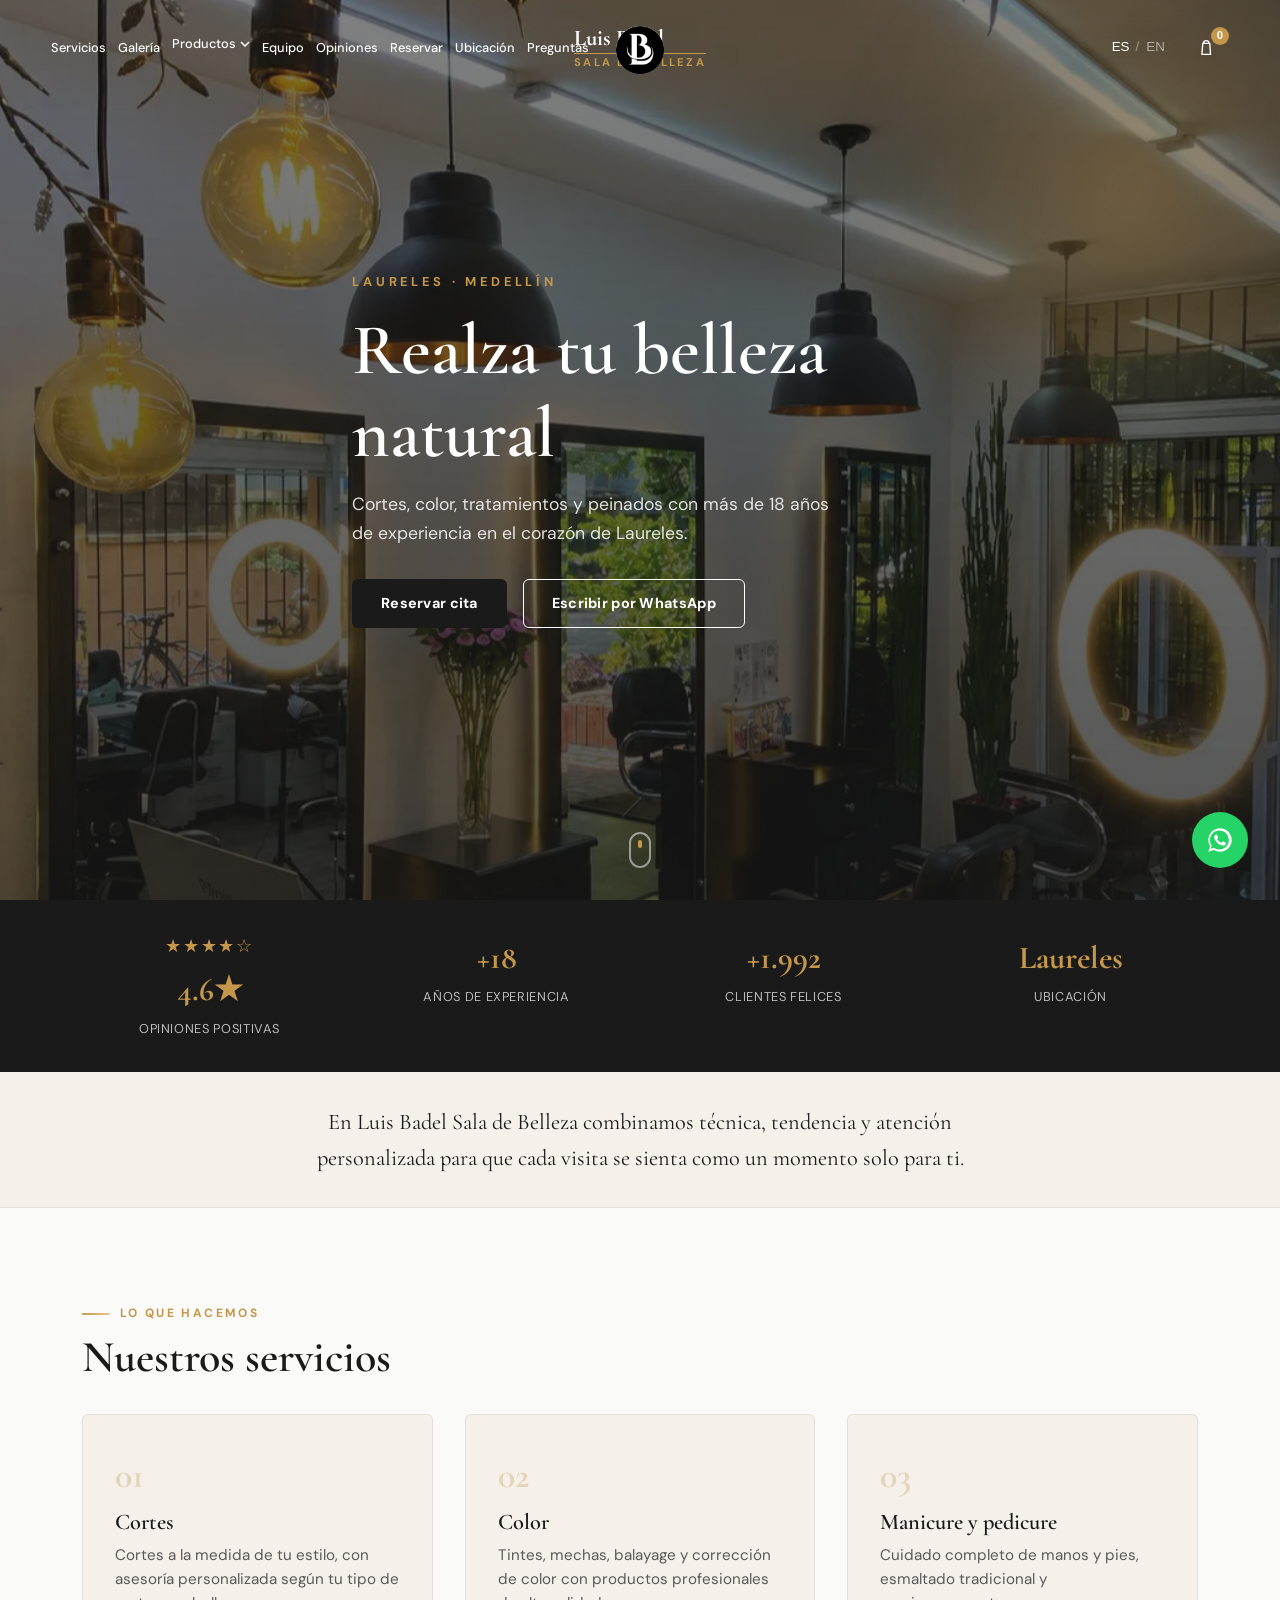
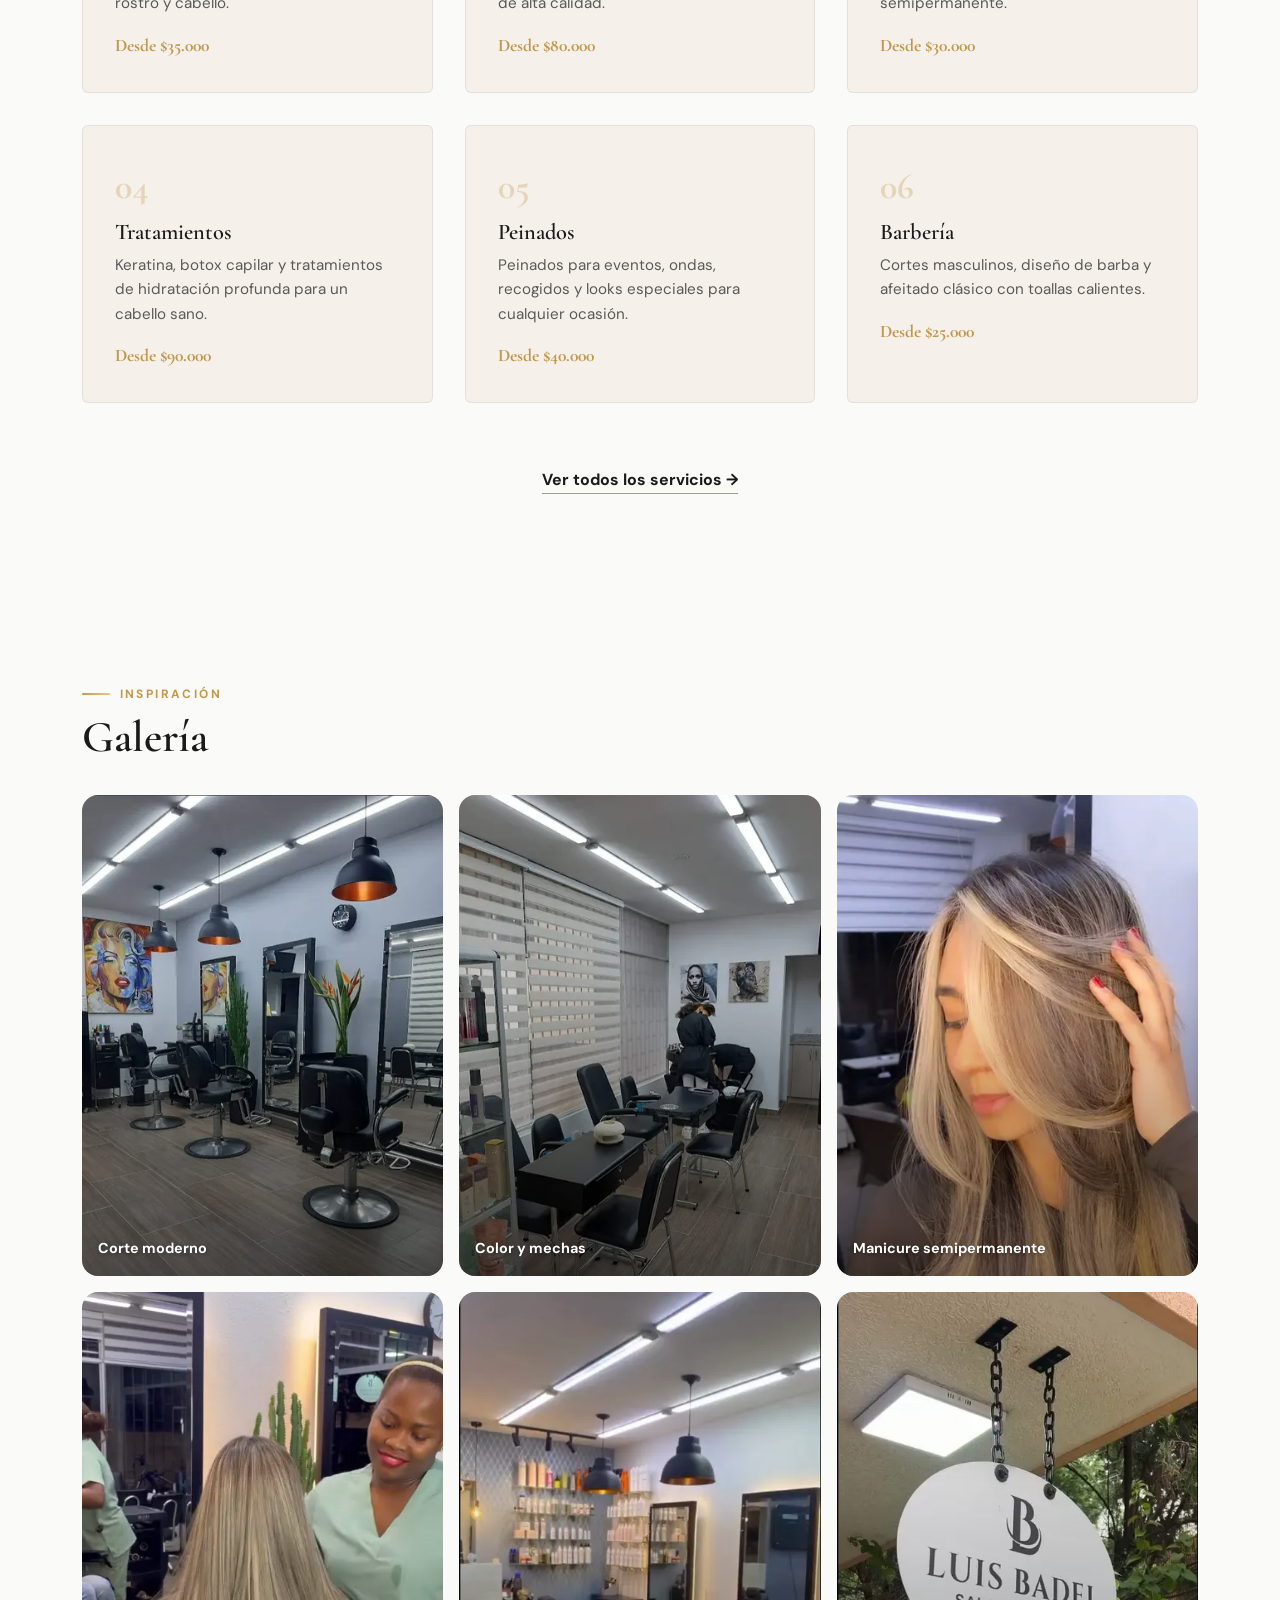
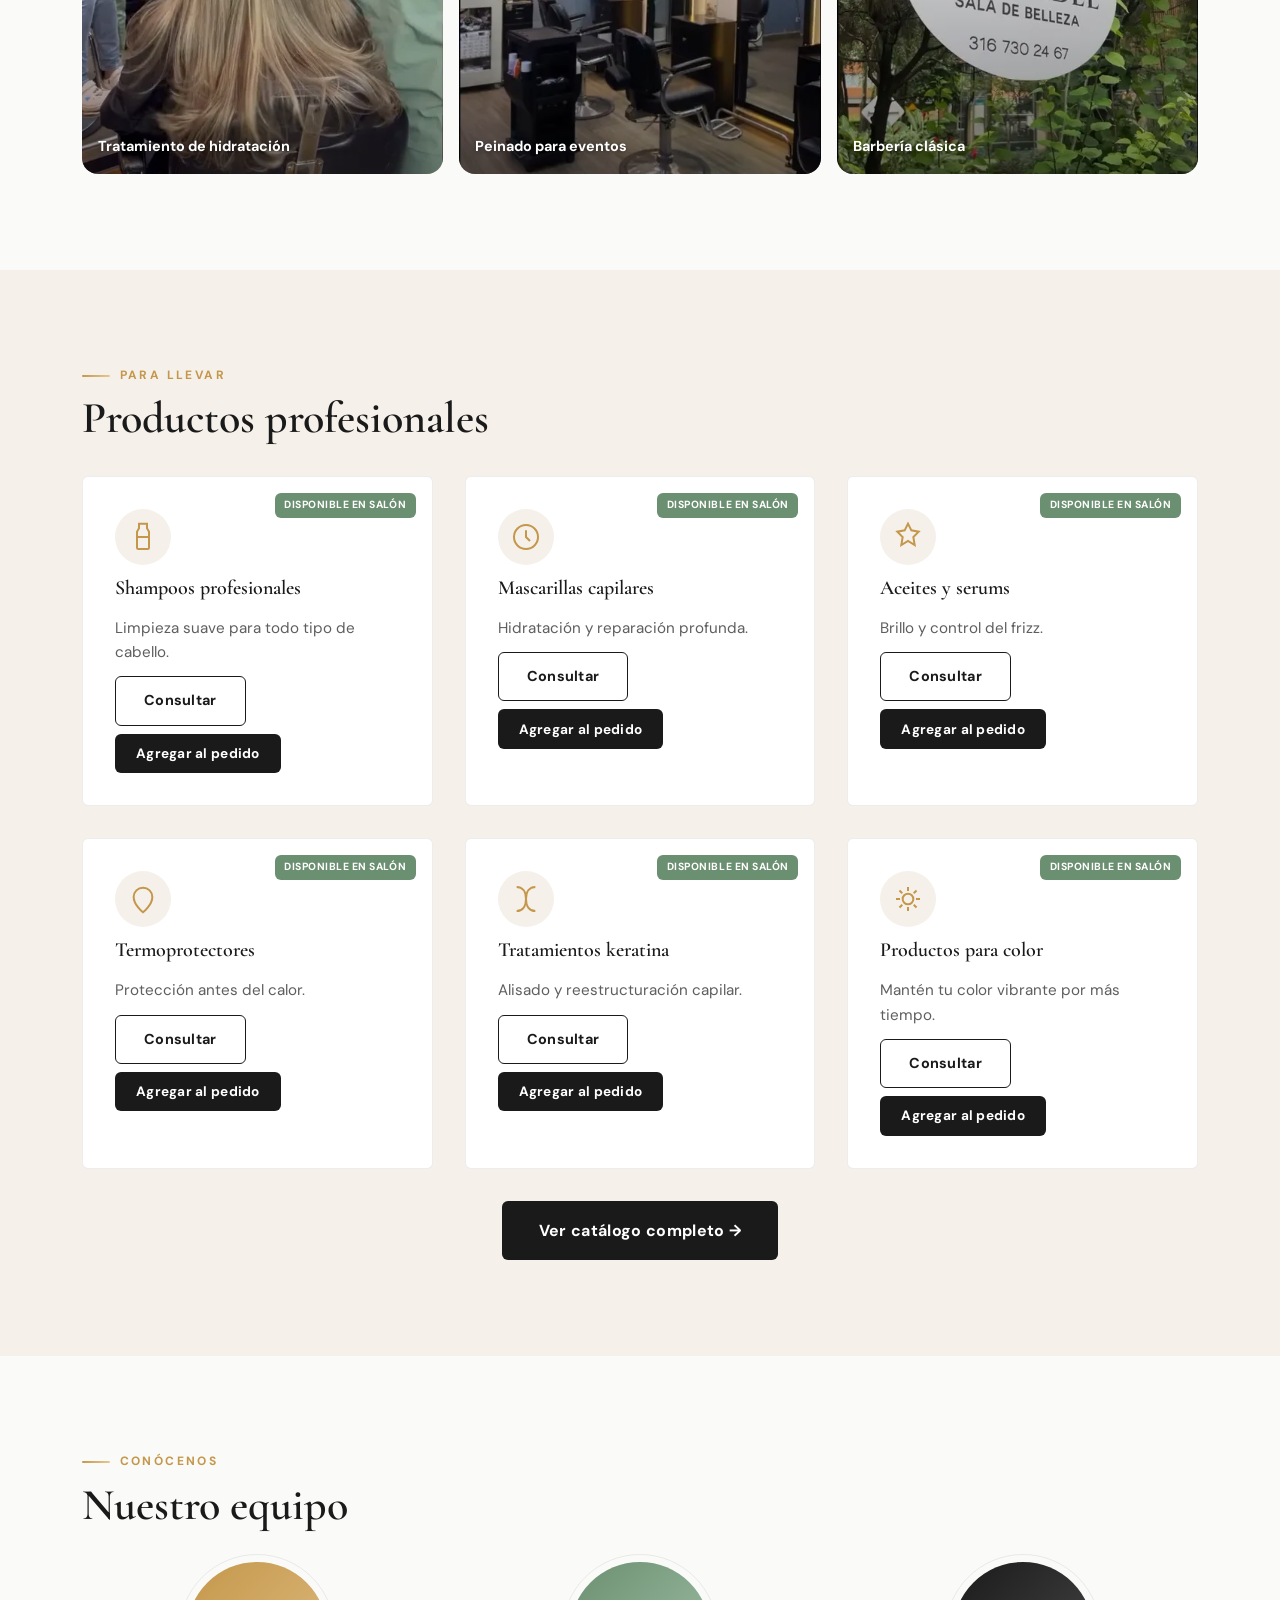
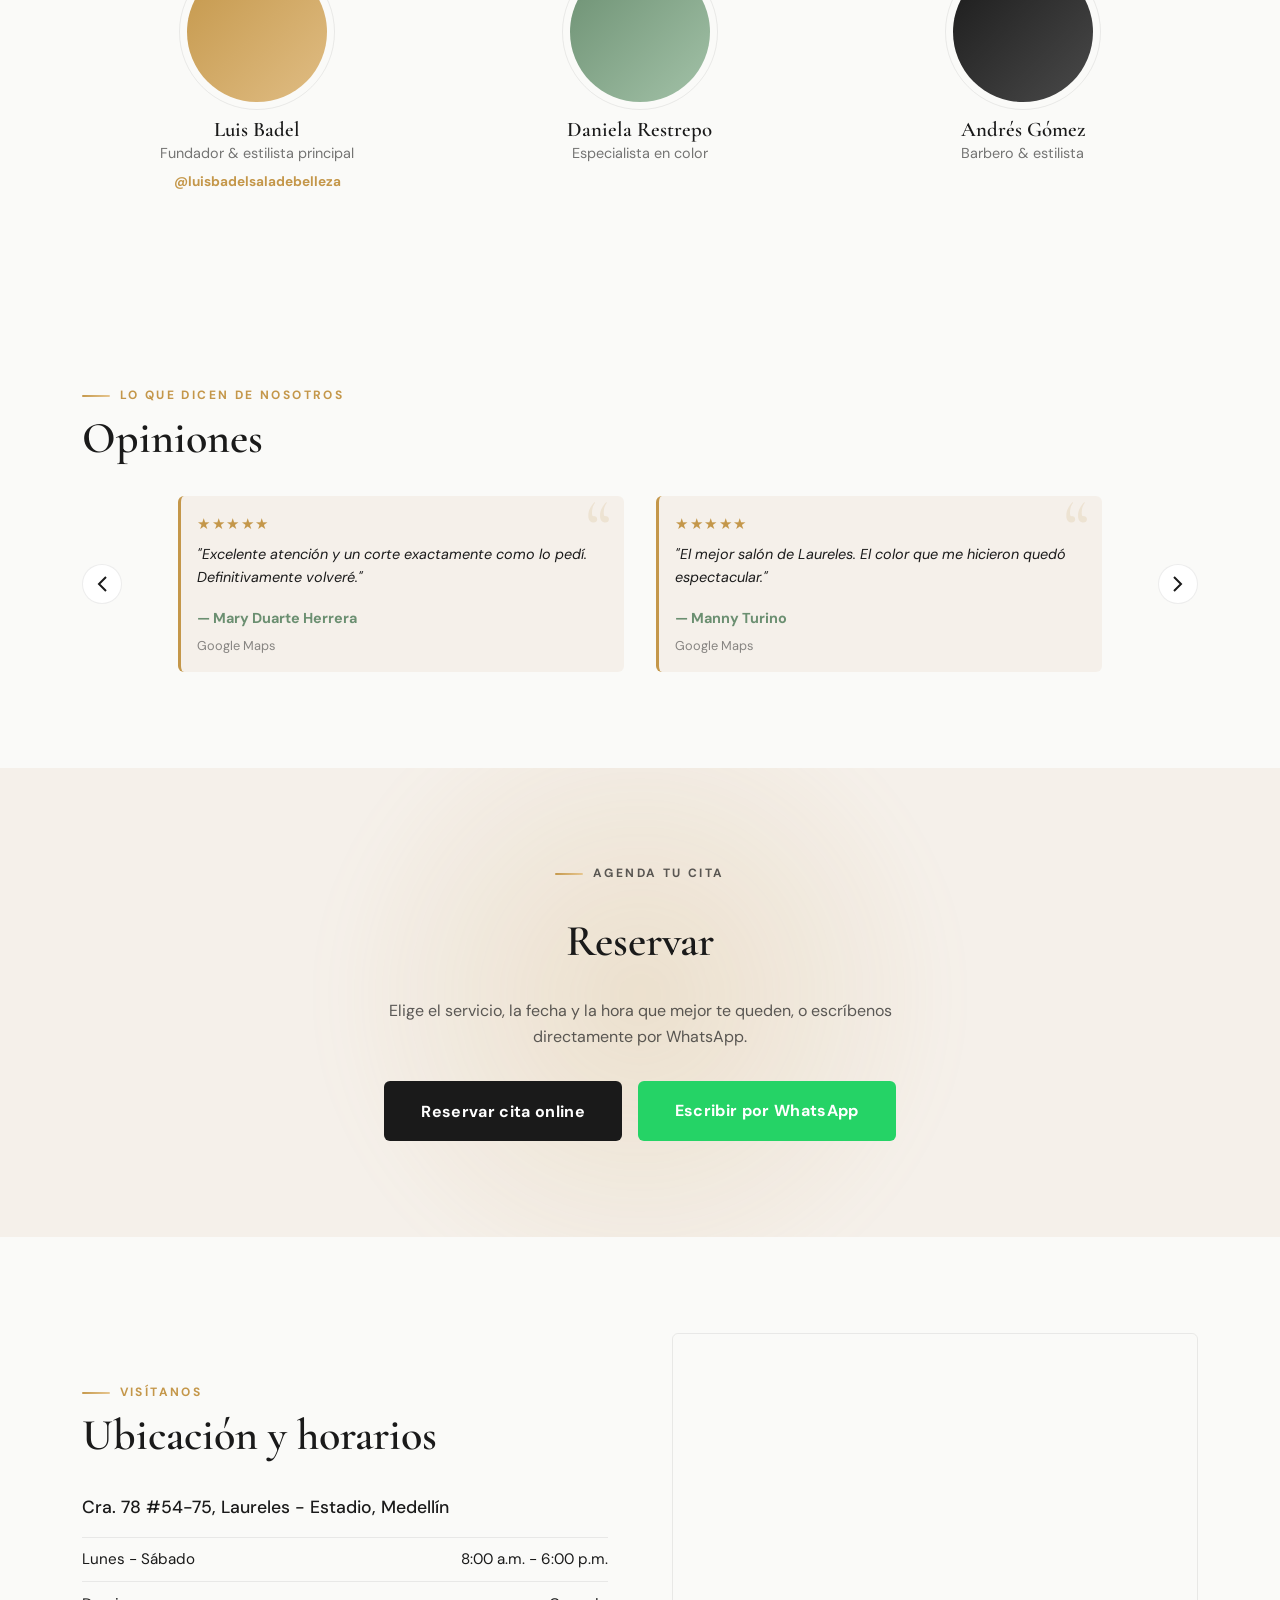
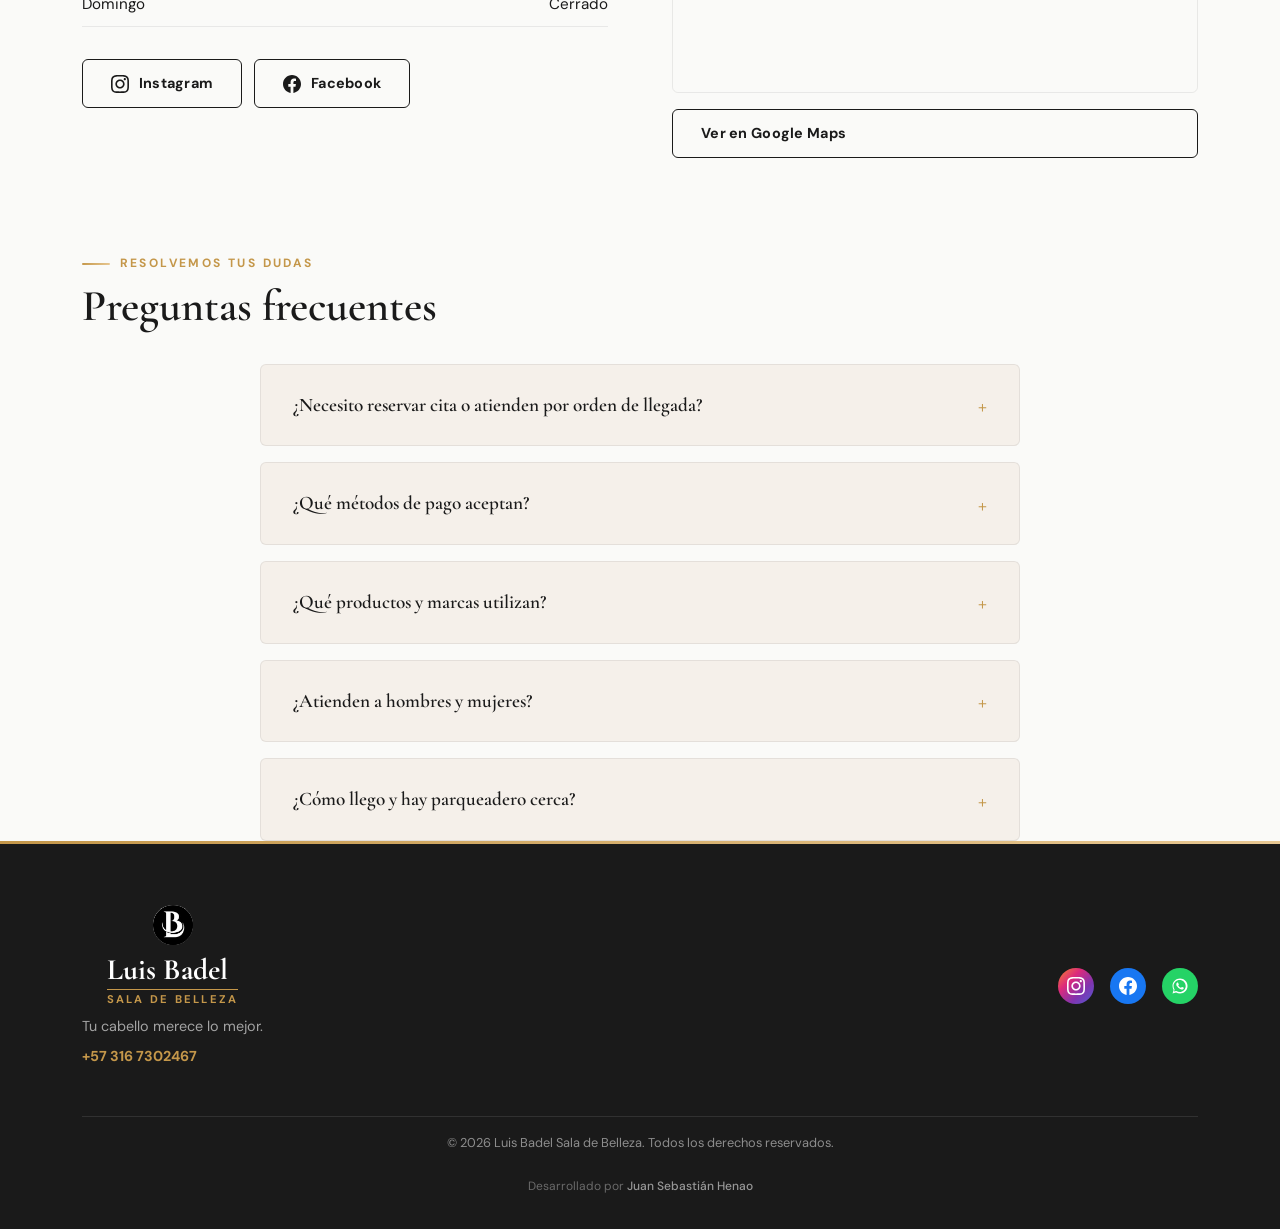
==== commit 342b39ed: "feat: crossfade logo metamorphosis between text and icon on navbar scroll" ====
--- a/index.html
+++ b/index.html
@@ -190,10 +190,10 @@
   <link rel="preload" as="image" type="image/webp" href="assets/images/foto-hero.webp" imagesrcset="assets/images/foto-hero-800.webp 800w, assets/images/foto-hero.webp 1122w" imagesizes="100vw" fetchpriority="high">
 
   <!-- ═══ STYLES ═══ -->
-  <link rel="stylesheet" href="css/variables.css?v=20">
-  <link rel="stylesheet" href="css/base.css?v=20">
-  <link rel="stylesheet" href="css/components.css?v=20">
-  <link rel="stylesheet" href="css/responsive.css?v=20">
+  <link rel="stylesheet" href="css/variables.css?v=21">
+  <link rel="stylesheet" href="css/base.css?v=21">
+  <link rel="stylesheet" href="css/components.css?v=21">
+  <link rel="stylesheet" href="css/responsive.css?v=21">
 
   <!-- ═══ FAVICON ═══ -->
   <link rel="icon" type="image/png" href="assets/images/favicon-logo.png">
@@ -750,7 +750,7 @@
   </div>
 
   <script src="js/i18n.js" defer></script>
-  <script src="js/nav.js?v=20" defer></script>
+  <script src="js/nav.js?v=21" defer></script>
   <script src="js/animations.js" defer></script>
   <script src="js/lightbox.js" defer></script>
   <script src="js/counters.js" defer></script>
--- a/css/components.css
+++ b/css/components.css
@@ -169,15 +169,20 @@
 
 /* Metamorfosis del logo — texto sobre el navbar transparente, isotipo al hacer scroll */
 .navbar:not(.navbar-scrolled) .nav-center .logo__img {
-  display: none;
+  position: absolute;
+  opacity: 0;
+  transform: scale(0.85);
+  pointer-events: none;
 }
 
 .navbar.navbar-scrolled .nav-center .logo__text {
-  display: none;
+  position: absolute;
+  opacity: 0;
+  transform: scale(0.95);
+  pointer-events: none;
 }
 
 .navbar.navbar-scrolled .nav-center .logo__img {
-  display: block;
   max-height: 40px;
 }
 
@@ -1389,6 +1394,7 @@
 
 /* Logo con imagen */
 .logo {
+  position: relative;
   display: flex;
   align-items: center;
   gap: 0.6rem;
@@ -1399,6 +1405,7 @@
   max-height: 48px;
   width: auto;
   border-radius: 50%;
+  transition: opacity var(--transition-navbar), transform var(--transition-navbar);
 }
 
 .logo__img--footer {
@@ -1410,6 +1417,7 @@
   flex-direction: column;
   line-height: 1.1;
   white-space: nowrap;
+  transition: opacity var(--transition-navbar), transform var(--transition-navbar);
 }
 
 /* Iconos inline en botones */
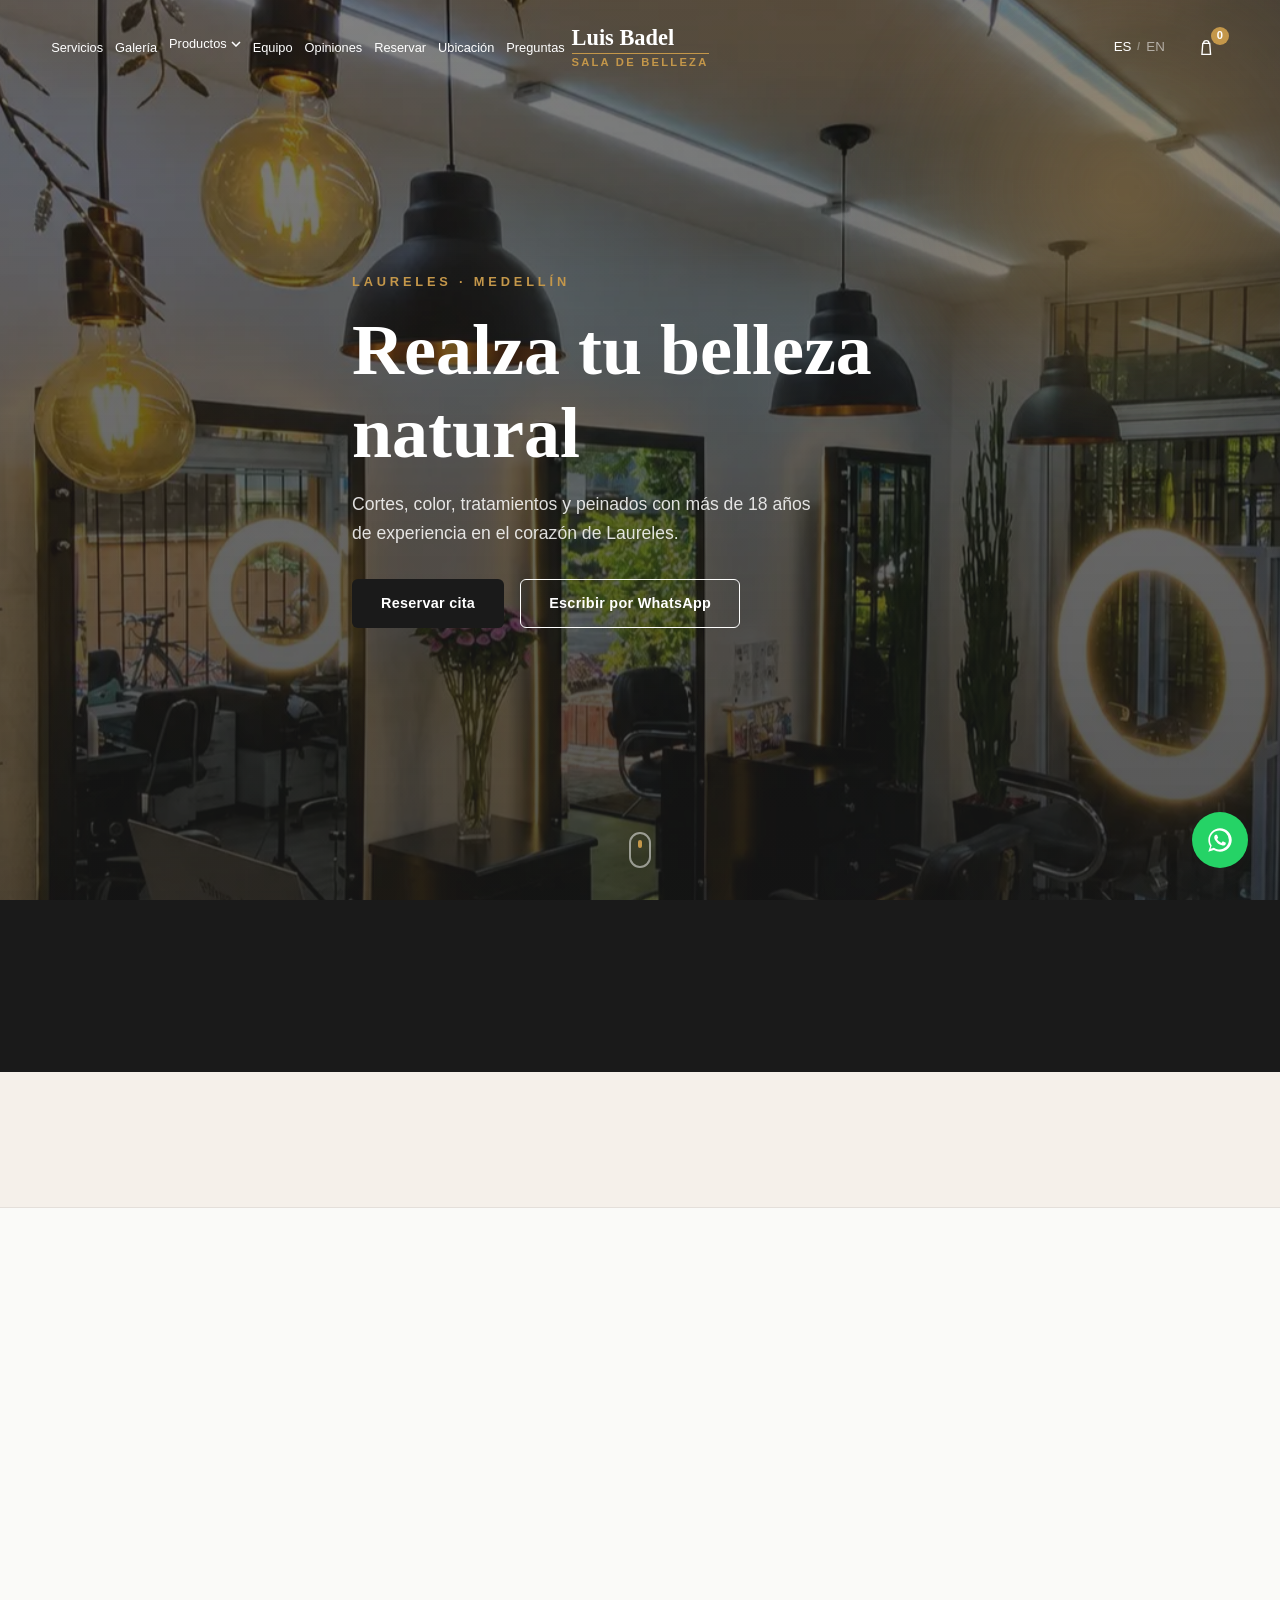
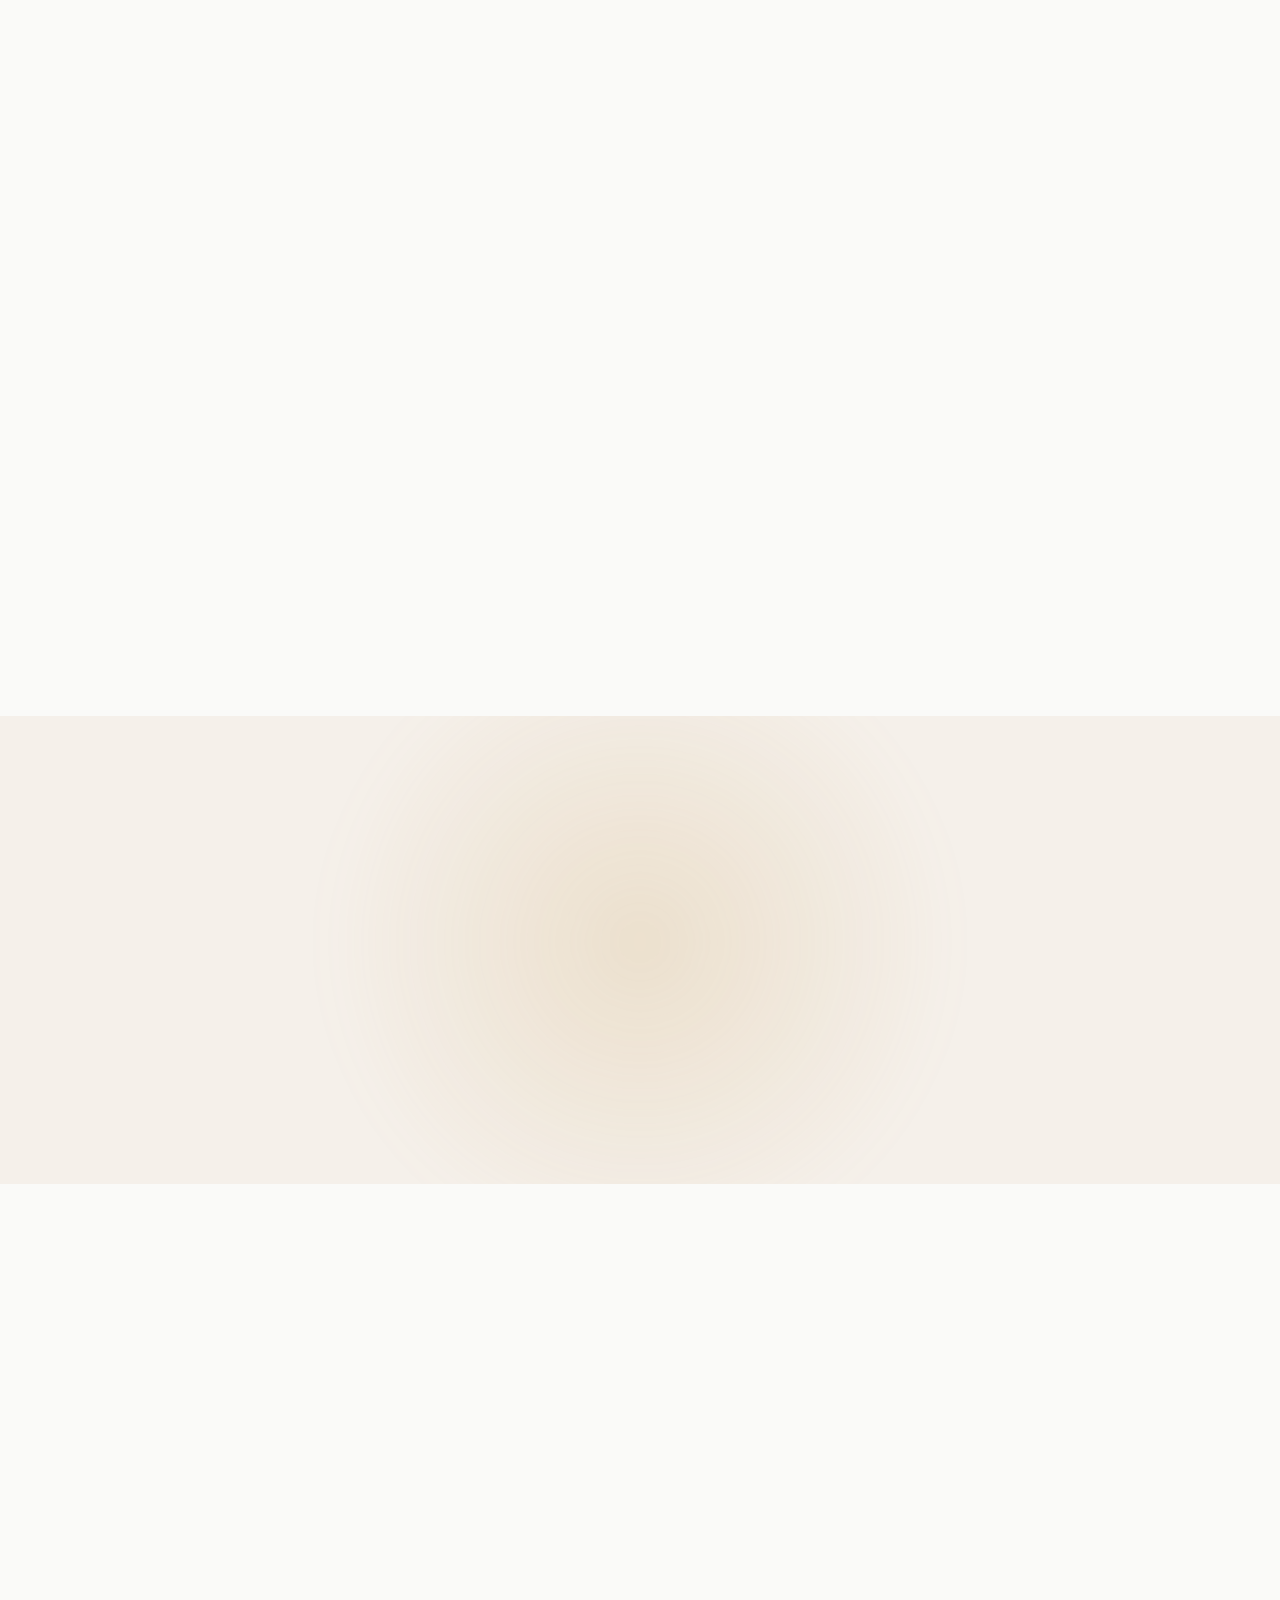
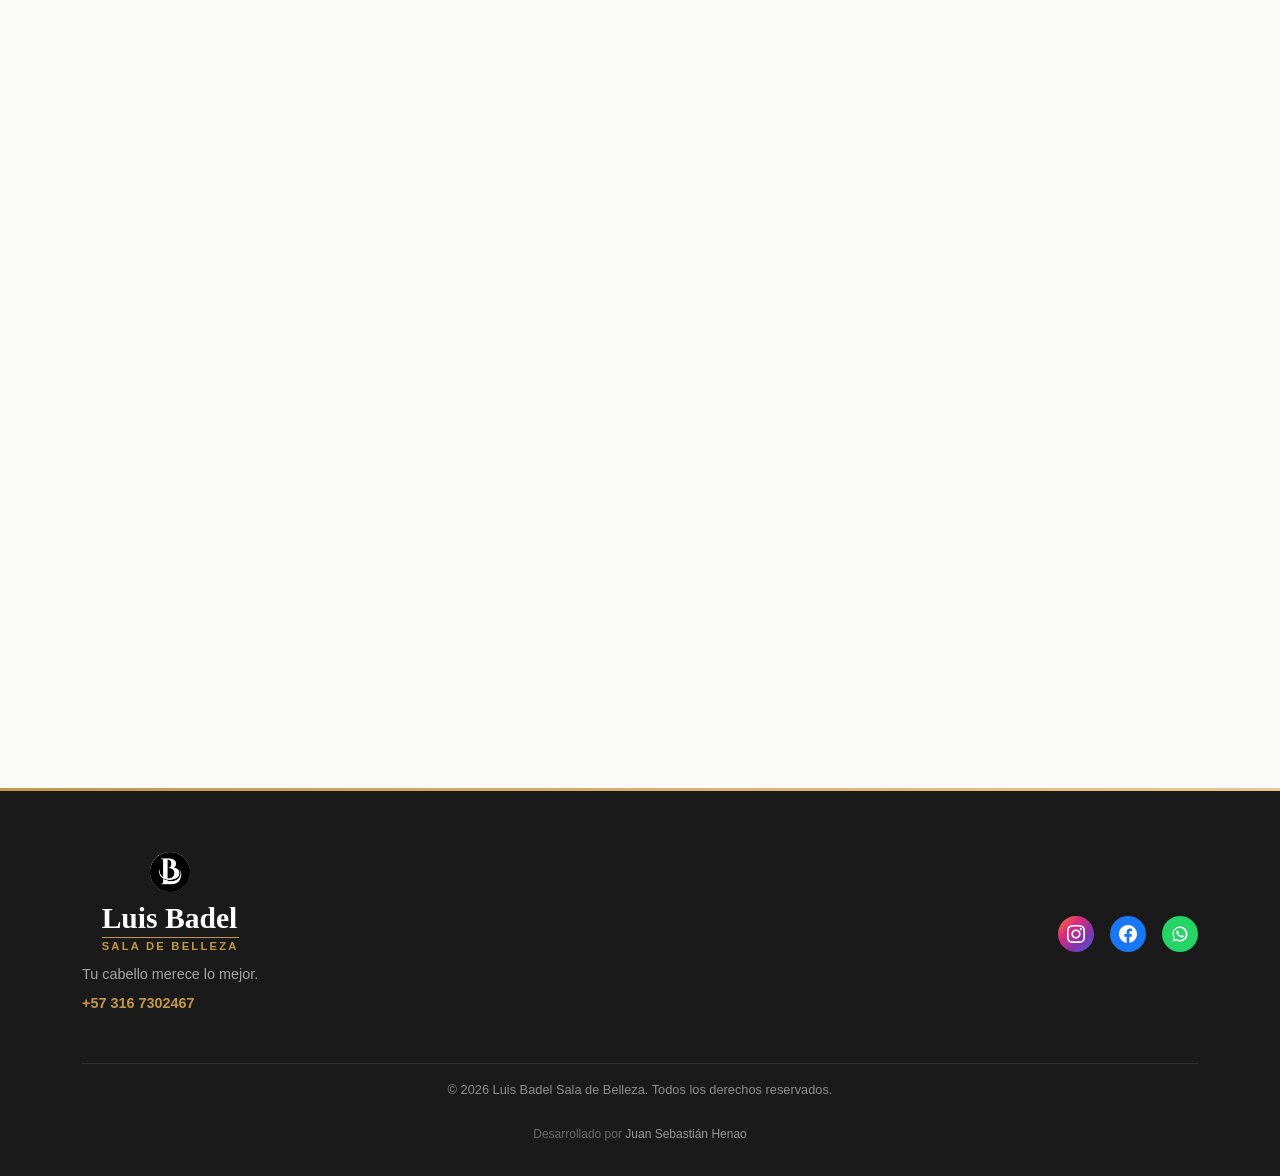
==== commit 872ffeb7: "security: add CSP meta tags and remove remaining inline styles; docs: fix README file tree" ====
--- a/index.html
+++ b/index.html
@@ -3,6 +3,9 @@
 <head>
   <meta charset="UTF-8">
   <meta name="viewport" content="width=device-width, initial-scale=1.0">
+
+  <!-- ═══ SECURITY ═══ -->
+  <meta http-equiv="Content-Security-Policy" content="default-src 'self'; script-src 'self' https://app.cal.com; style-src 'self' https://fonts.googleapis.com; font-src https://fonts.gstatic.com; img-src 'self' data: https:; frame-src https://cal.com https://app.cal.com https://www.google.com; connect-src 'self' https://*.cal.com; base-uri 'self'; form-action 'self'; frame-ancestors 'self';">
 
   <!-- ═══ SEO PRIMARY ═══ -->
   <title>Luis Badel Sala de Belleza | Cortes, Color y Tratamientos en Laureles, Medellín</title>
@@ -647,7 +650,8 @@
             <iframe
               title="Ubicación de Luis Badel Sala de Belleza en Laureles, Medellín"
               src="https://www.google.com/maps/embed?pb=!1m18!1m12!1m3!1d3966.1!2d-75.5950817!3d6.2683062!2m3!1f0!2f0!3f0!3m2!1i1024!2i768!4f13.1!3m3!1m2!1s0x8e442915c1791e37:0xf2c08f5bb0d4c839!2sLuis+Badel+Sala+De+Belleza!5e0!3m2!1ses-419!2sco!4v1700000000001!5m2!1ses-419!2sco"
-              width="100%" height="400" style="border:0;border-radius:var(--radius)" allowfullscreen loading="lazy" referrerpolicy="no-referrer-when-downgrade">
+              class="location__map-iframe"
+              width="100%" height="400" allowfullscreen loading="lazy" referrerpolicy="no-referrer-when-downgrade">
             </iframe>
           </div>
           <a href="https://www.google.com/maps/place/Luis+Badel+Sala+De+Belleza/@6.2682309,-75.592807,17z/data=!4m15!1m8!3m7!1s0x8e442915c1791e37:0xf2c08f5bb0d4c839!2sLuis+Badel+Sala+De+Belleza!8m2!3d6.2683062!4d-75.5928817!10e5!16s%2Fg%2F11c5g_wrp4!3m5!1s0x8e442915c1791e37:0xf2c08f5bb0d4c839!8m2!3d6.2683062!4d-75.5928817!16s%2Fg%2F11c5g_wrp4" class="btn btn--outline" target="_blank" rel="noopener noreferrer" data-i18n="location.viewMaps">Ver en Google Maps</a>
--- a/css/components.css
+++ b/css/components.css
@@ -1024,6 +1024,11 @@
 .location__map iframe {
   width: 100%;
   height: 100%;
+}
+
+.location__map-iframe {
+  border: 0;
+  border-radius: var(--radius);
 }
 
 /* FAQ */
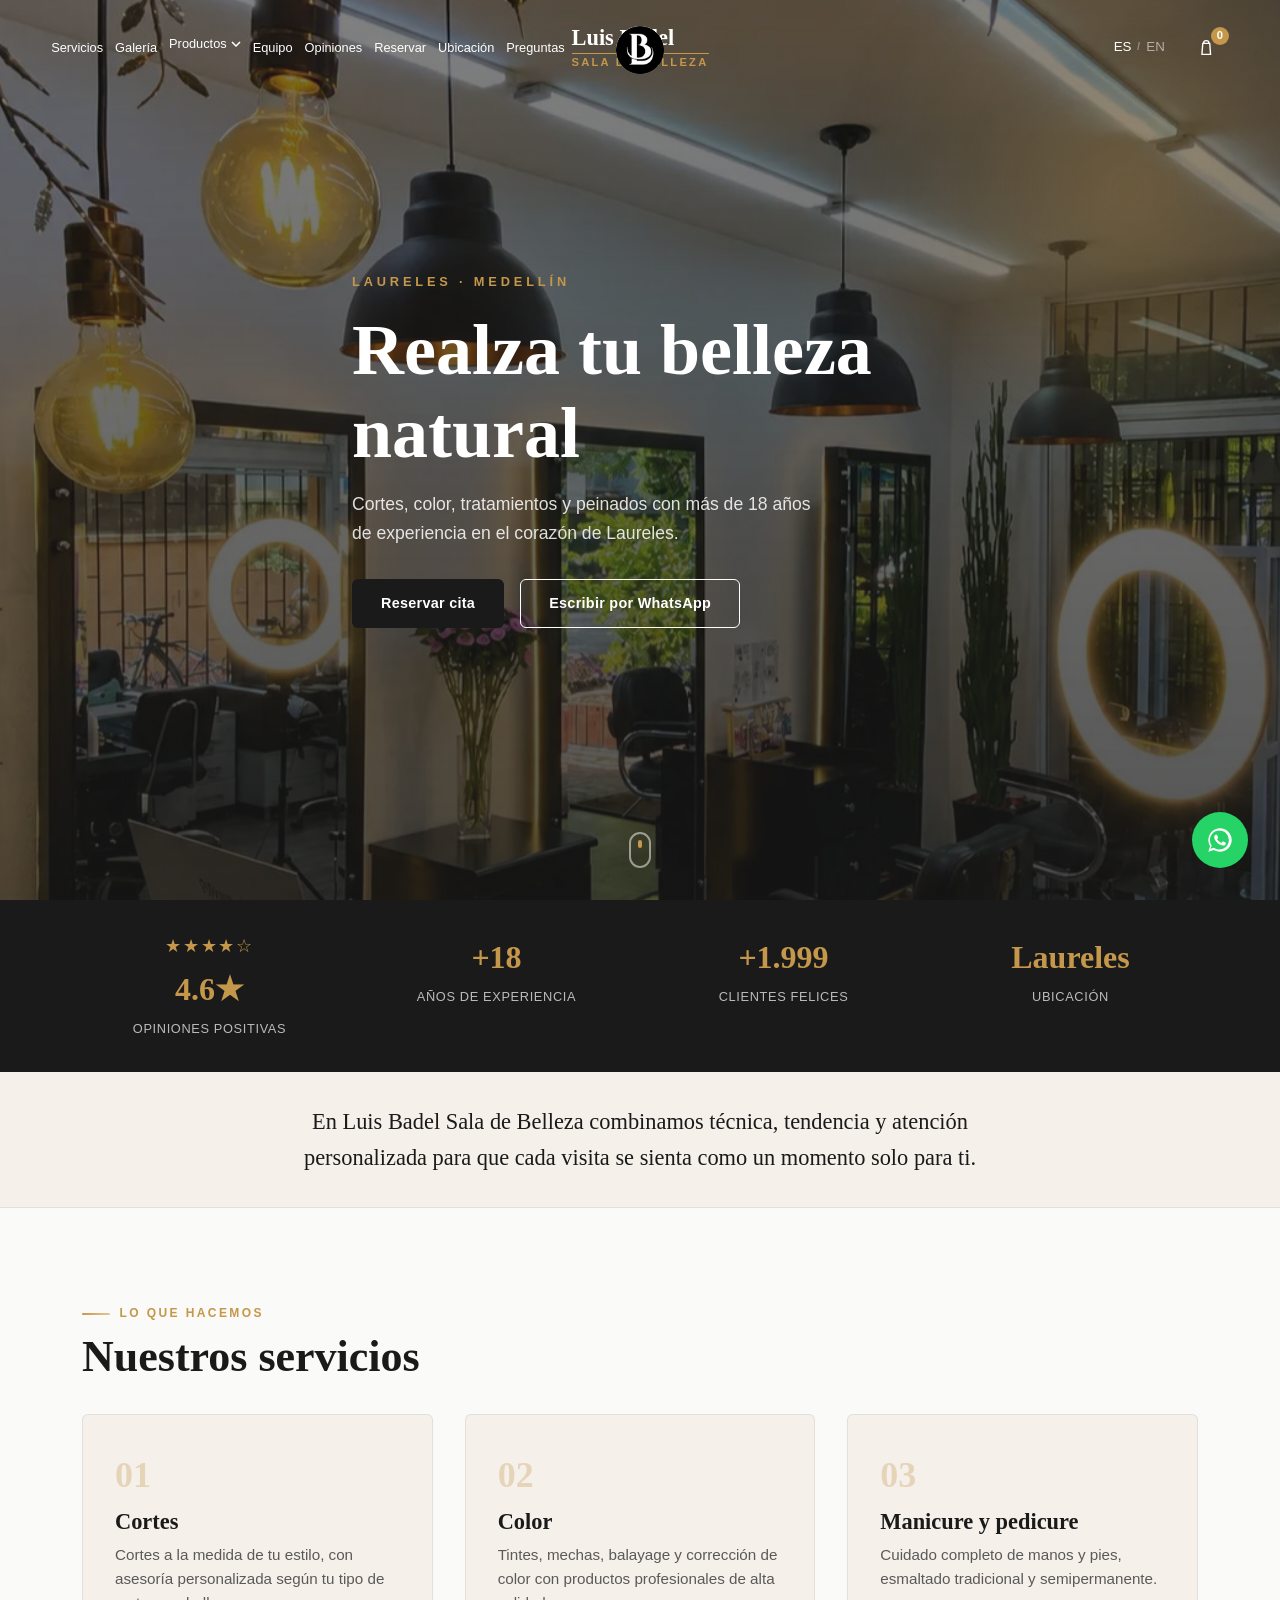
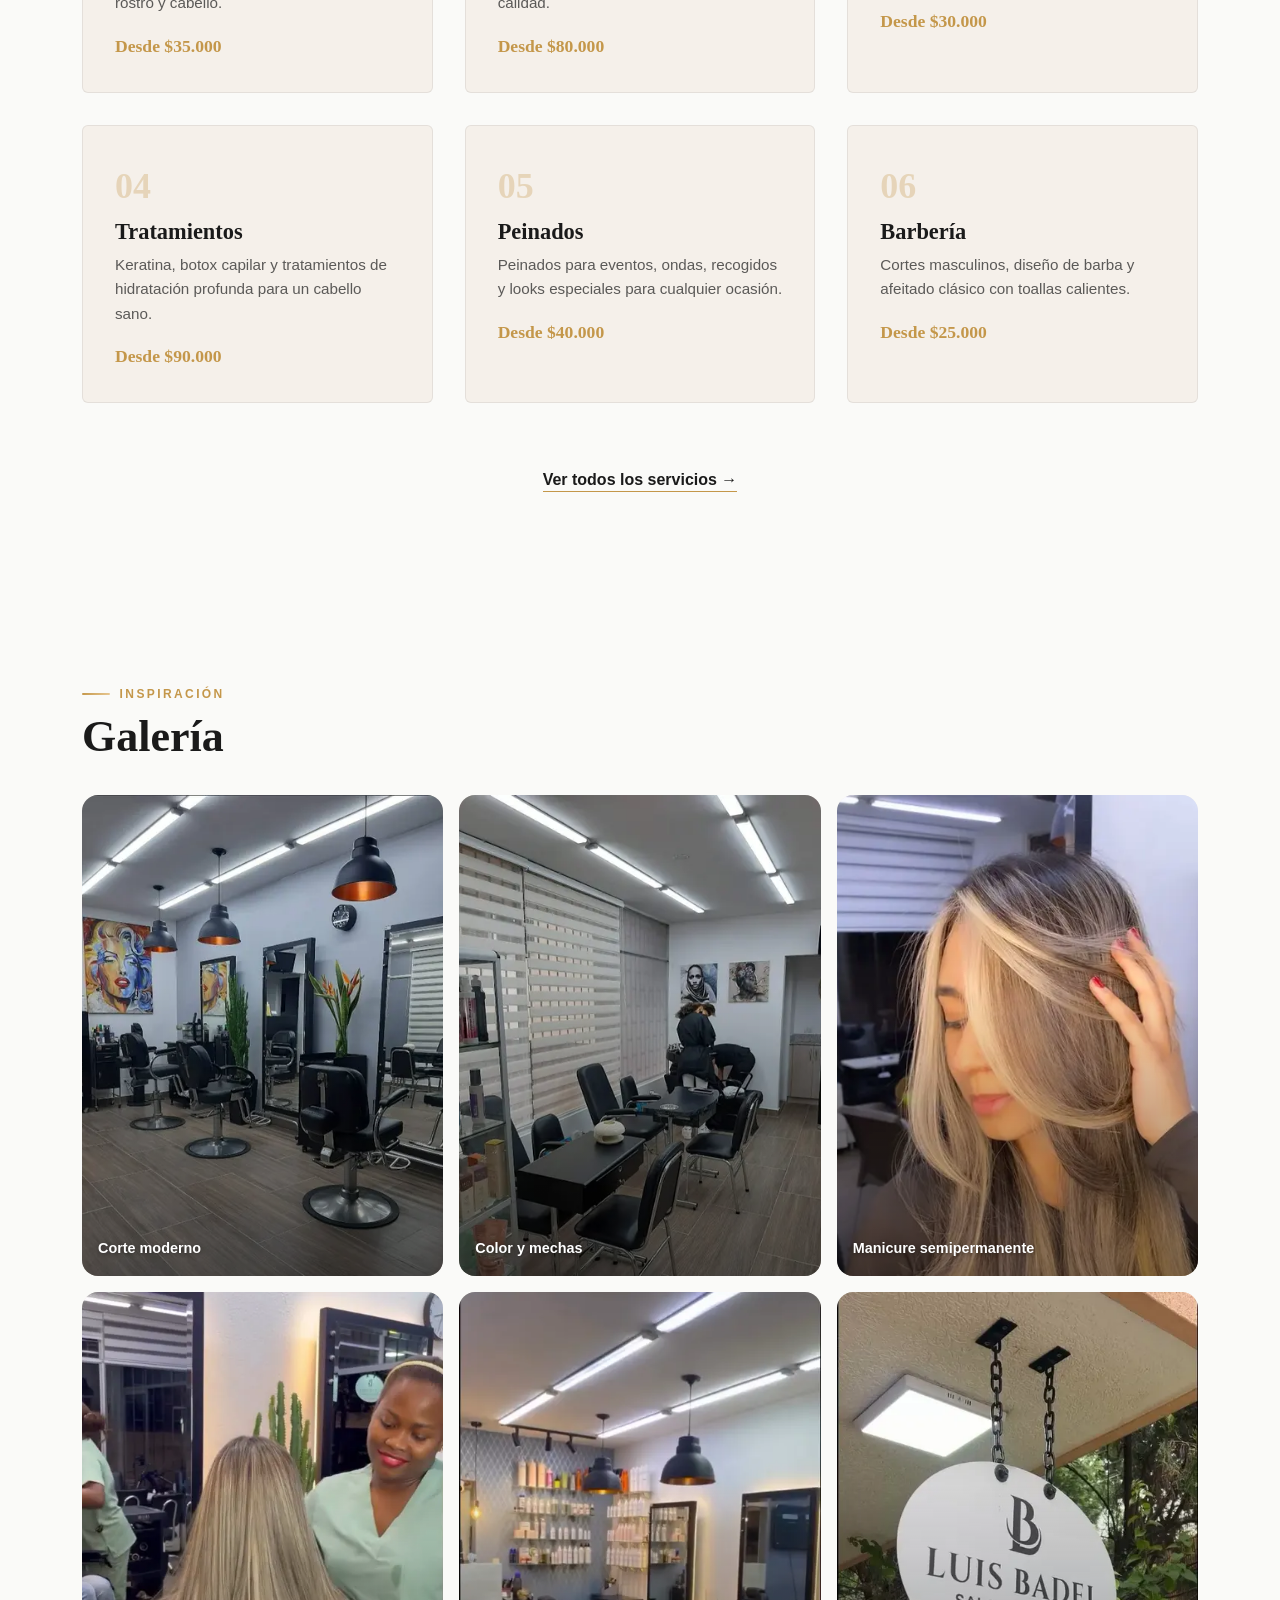
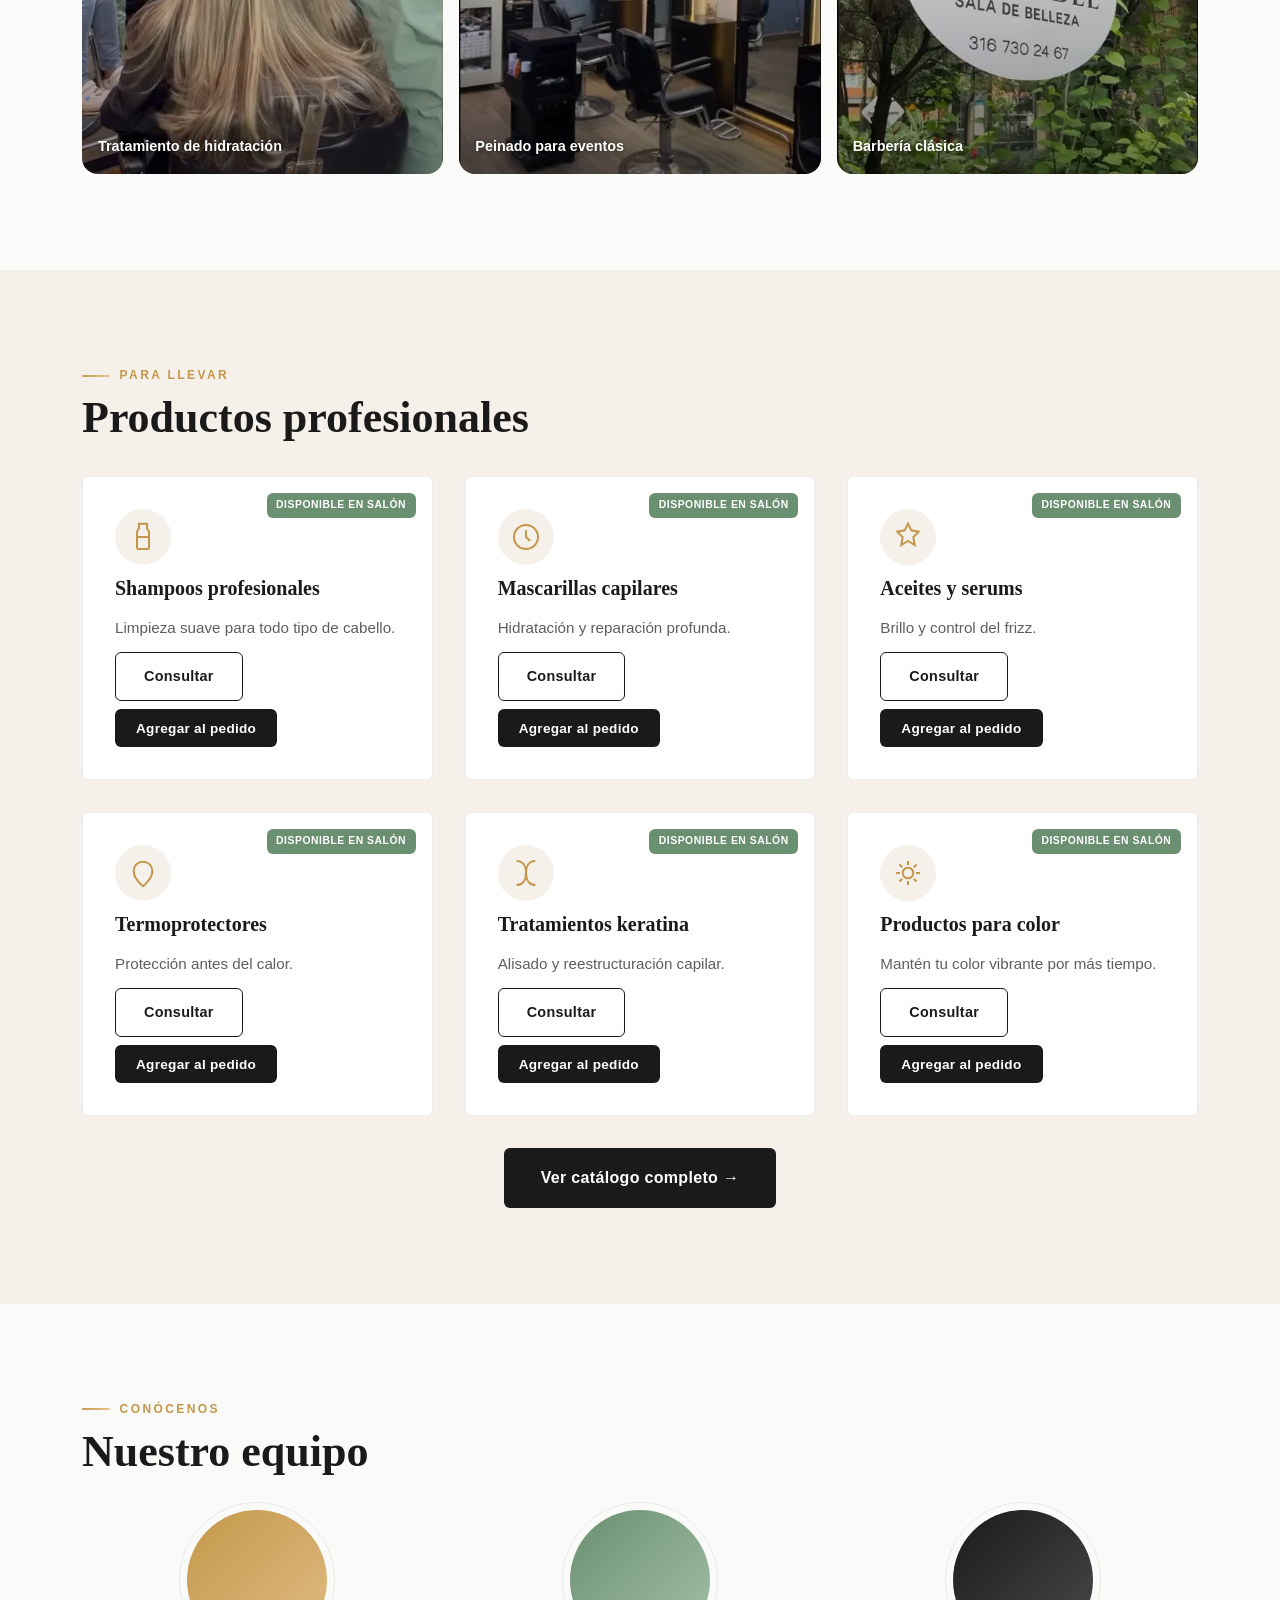
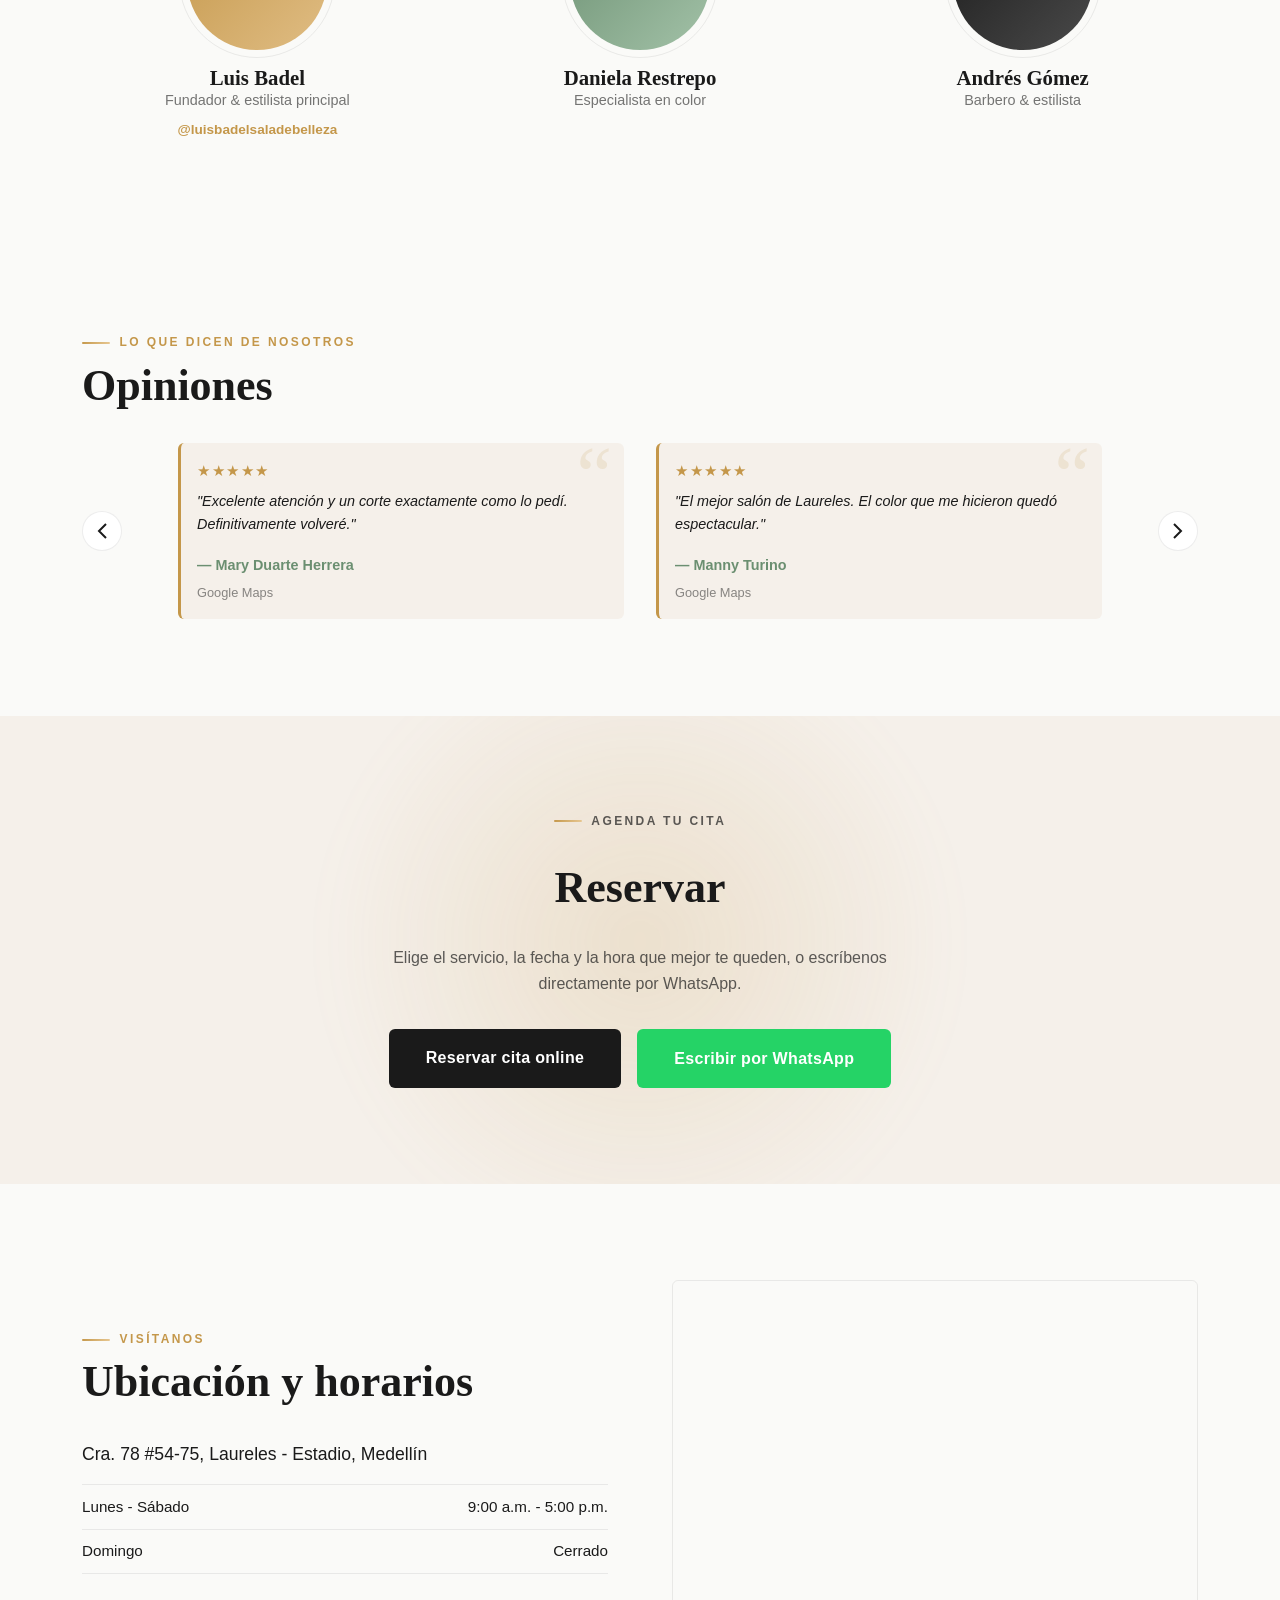
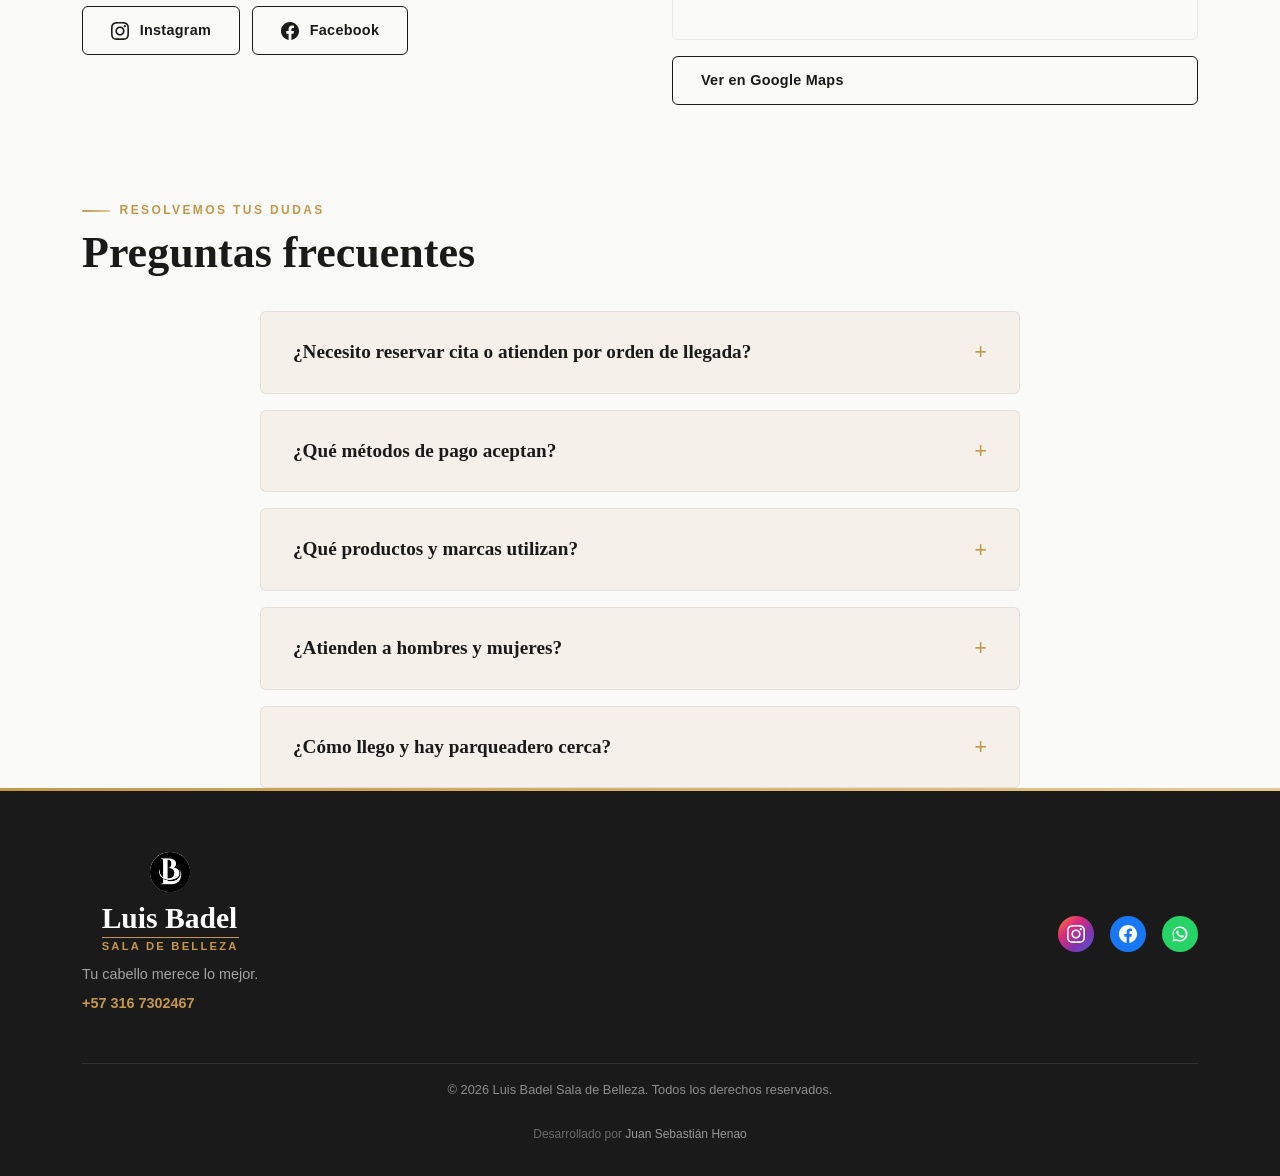
==== commit 2fe6b2c2: "fix: allow inline styles in CSP so Cal.com booking modal renders as overlay" ====
--- a/index.html
+++ b/index.html
@@ -5,7 +5,7 @@
   <meta name="viewport" content="width=device-width, initial-scale=1.0">
 
   <!-- ═══ SECURITY ═══ -->
-  <meta http-equiv="Content-Security-Policy" content="default-src 'self'; script-src 'self' https://app.cal.com; style-src 'self' https://fonts.googleapis.com; font-src https://fonts.gstatic.com; img-src 'self' data: https:; frame-src https://cal.com https://app.cal.com https://www.google.com; connect-src 'self' https://*.cal.com; base-uri 'self'; form-action 'self'; frame-ancestors 'self';">
+  <meta http-equiv="Content-Security-Policy" content="default-src 'self'; script-src 'self' https://app.cal.com; style-src 'self' 'unsafe-inline' https://fonts.googleapis.com; font-src https://fonts.gstatic.com; img-src 'self' data: https:; frame-src https://cal.com https://app.cal.com https://www.google.com; connect-src 'self' https://*.cal.com; base-uri 'self'; form-action 'self'; frame-ancestors 'self';">
 
   <!-- ═══ SEO PRIMARY ═══ -->
   <title>Luis Badel Sala de Belleza | Cortes, Color y Tratamientos en Laureles, Medellín</title>
@@ -111,8 +111,8 @@
       {
         "@type": "OpeningHoursSpecification",
         "dayOfWeek": ["Monday","Tuesday","Wednesday","Thursday","Friday","Saturday"],
-        "opens": "08:00",
-        "closes": "18:00"
+        "opens": "09:00",
+        "closes": "17:00"
       }
     ],
     "sameAs": [
@@ -631,7 +631,7 @@
           <h2 class="section__title" data-i18n="location.title">Ubicación y horarios</h2>
           <address class="location__address" itemprop="address">Cra. 78 #54-75, Laureles - Estadio, Medellín</address>
           <ul class="location__hours">
-            <li><span data-i18n="location.weekdays">Lunes - Sábado</span><span>8:00 a.m. - 6:00 p.m.</span></li>
+            <li><span data-i18n="location.weekdays">Lunes - Sábado</span><span>9:00 a.m. - 5:00 p.m.</span></li>
             <li><span data-i18n="location.sunday">Domingo</span><span data-i18n="location.closed">Cerrado</span></li>
           </ul>
           <div class="location__social-links">
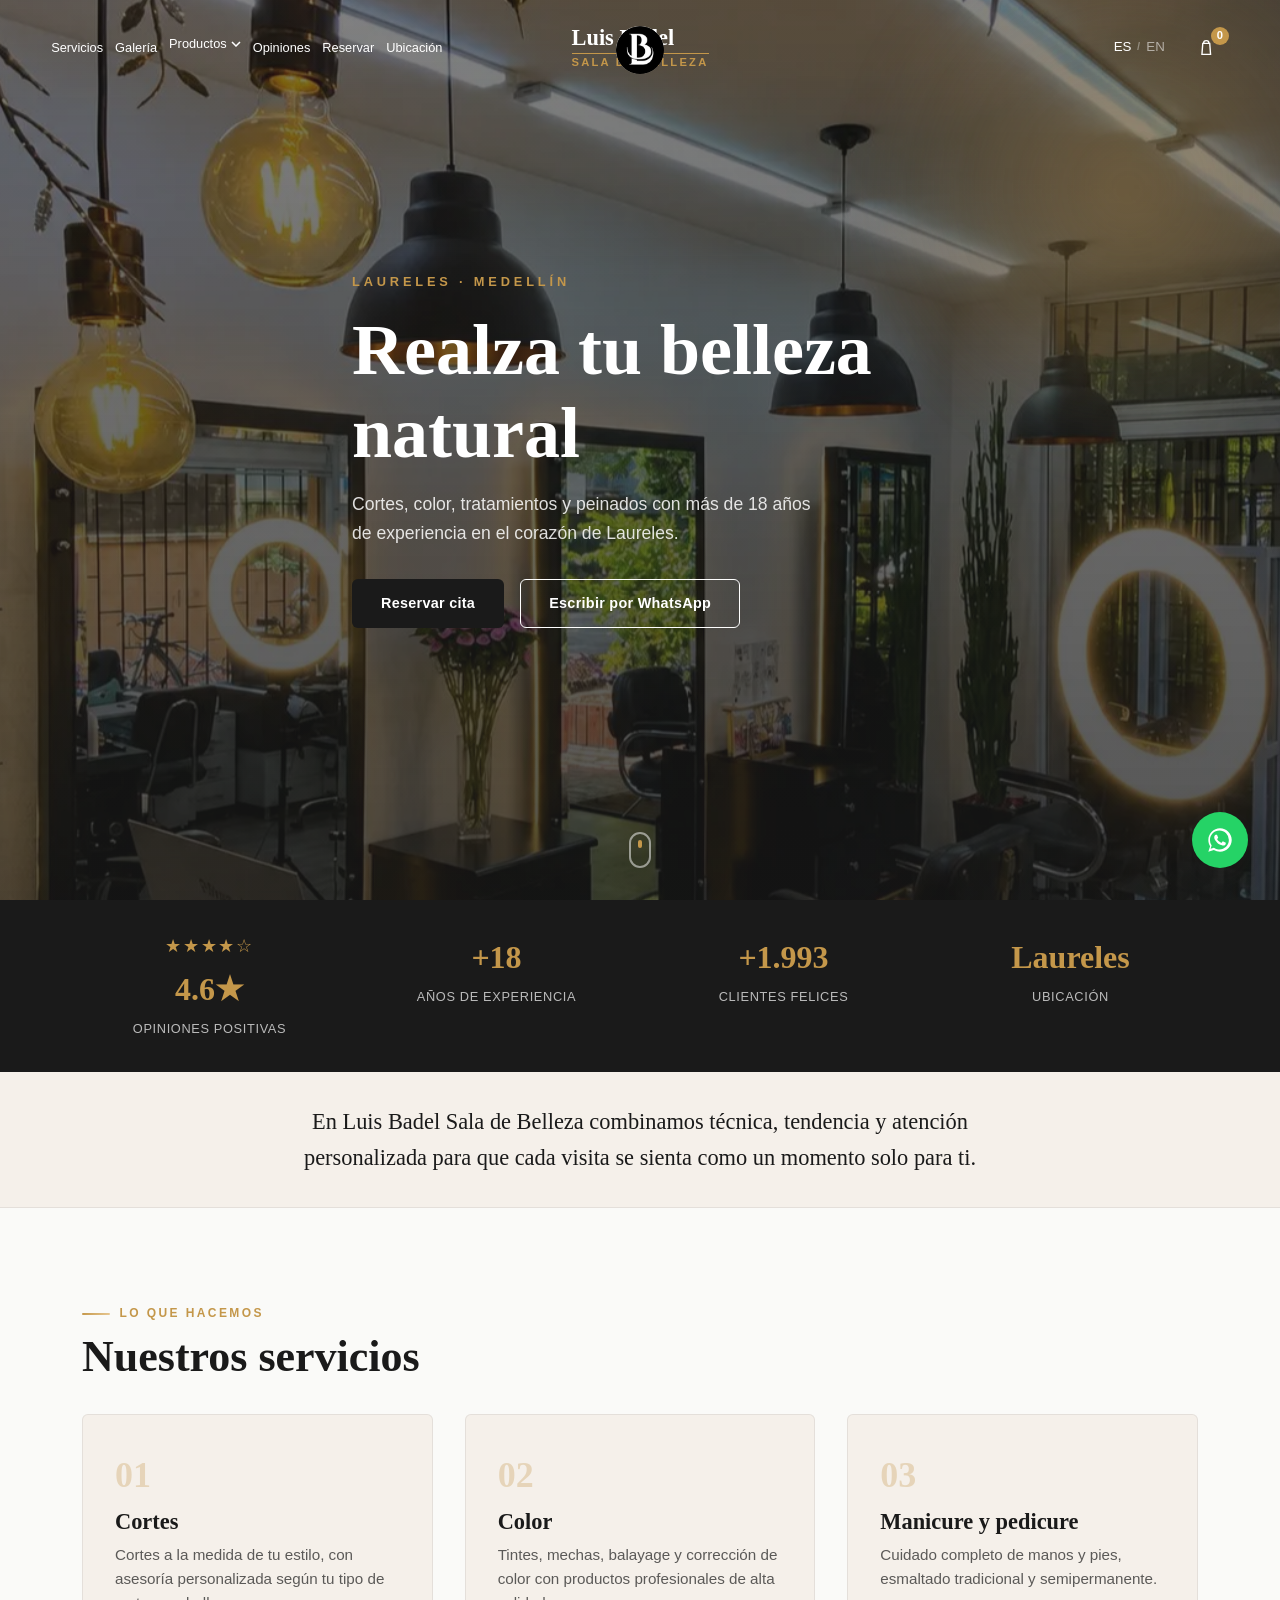
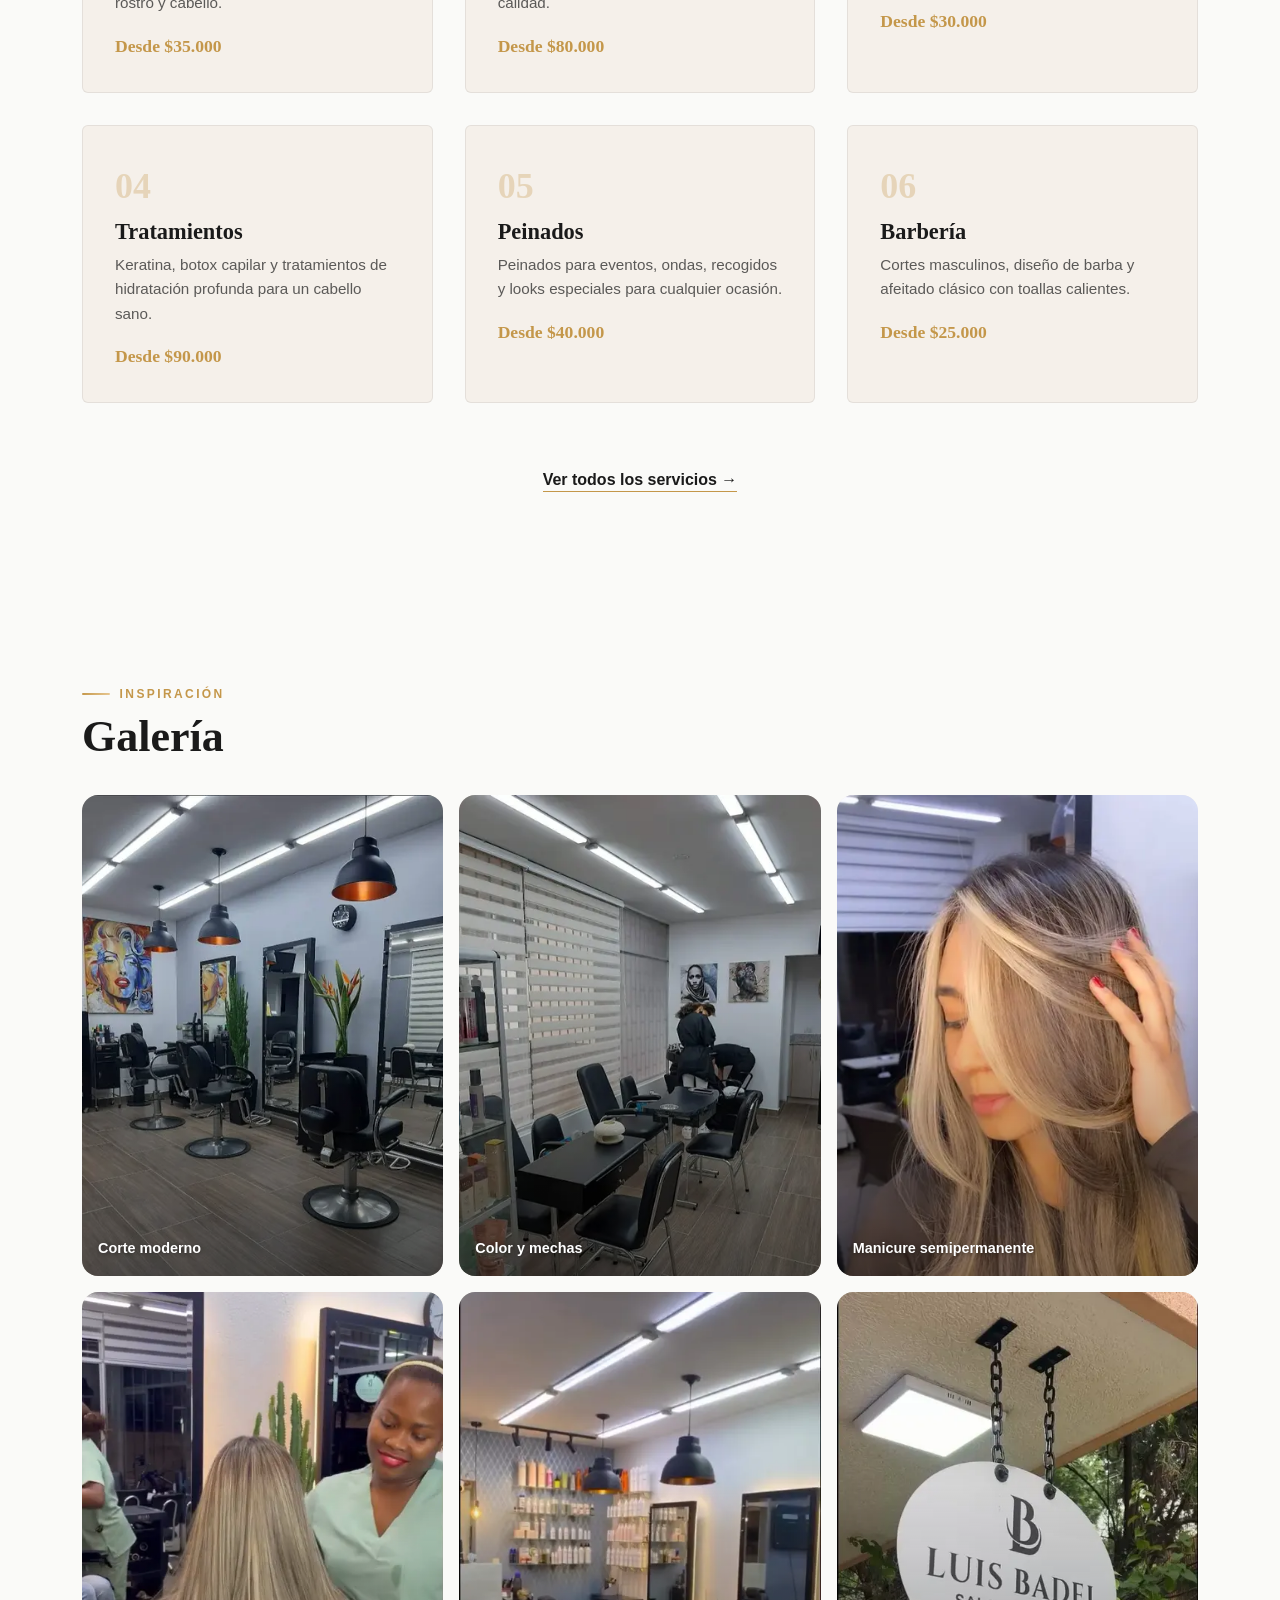
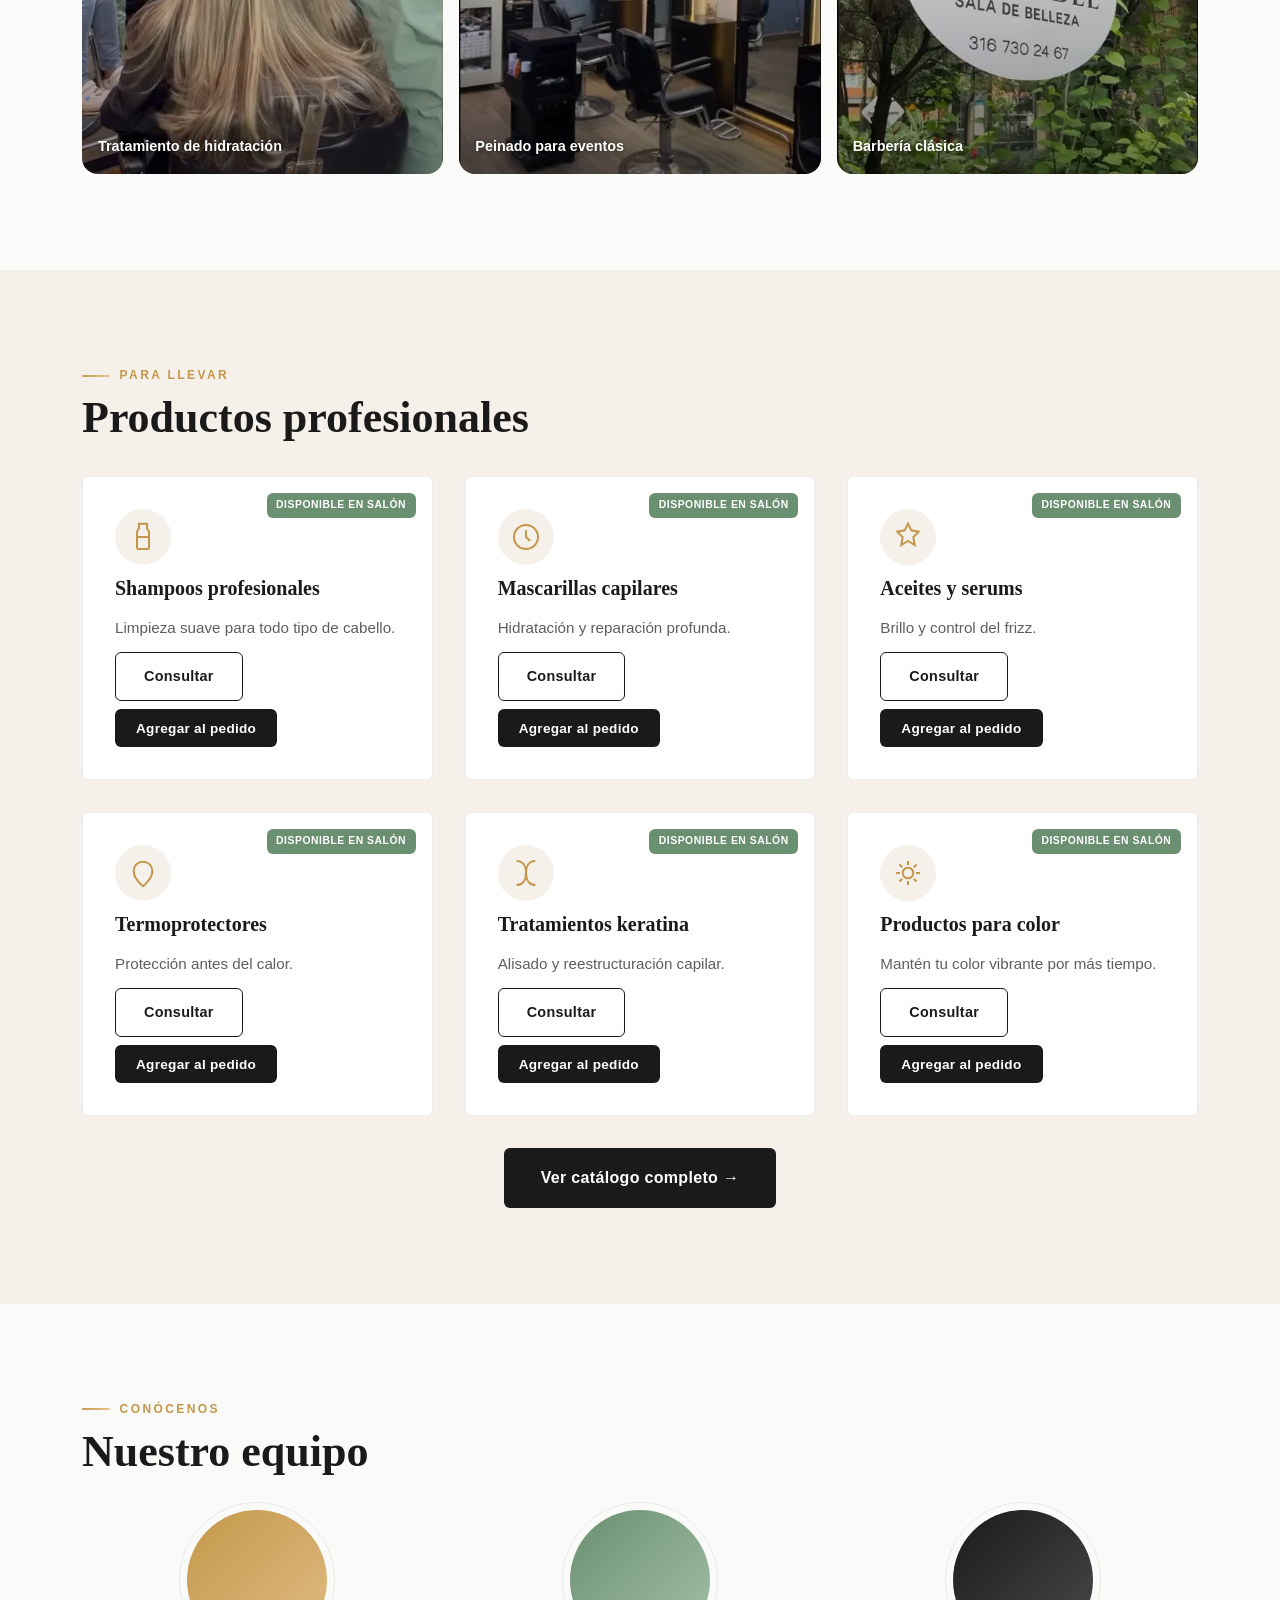
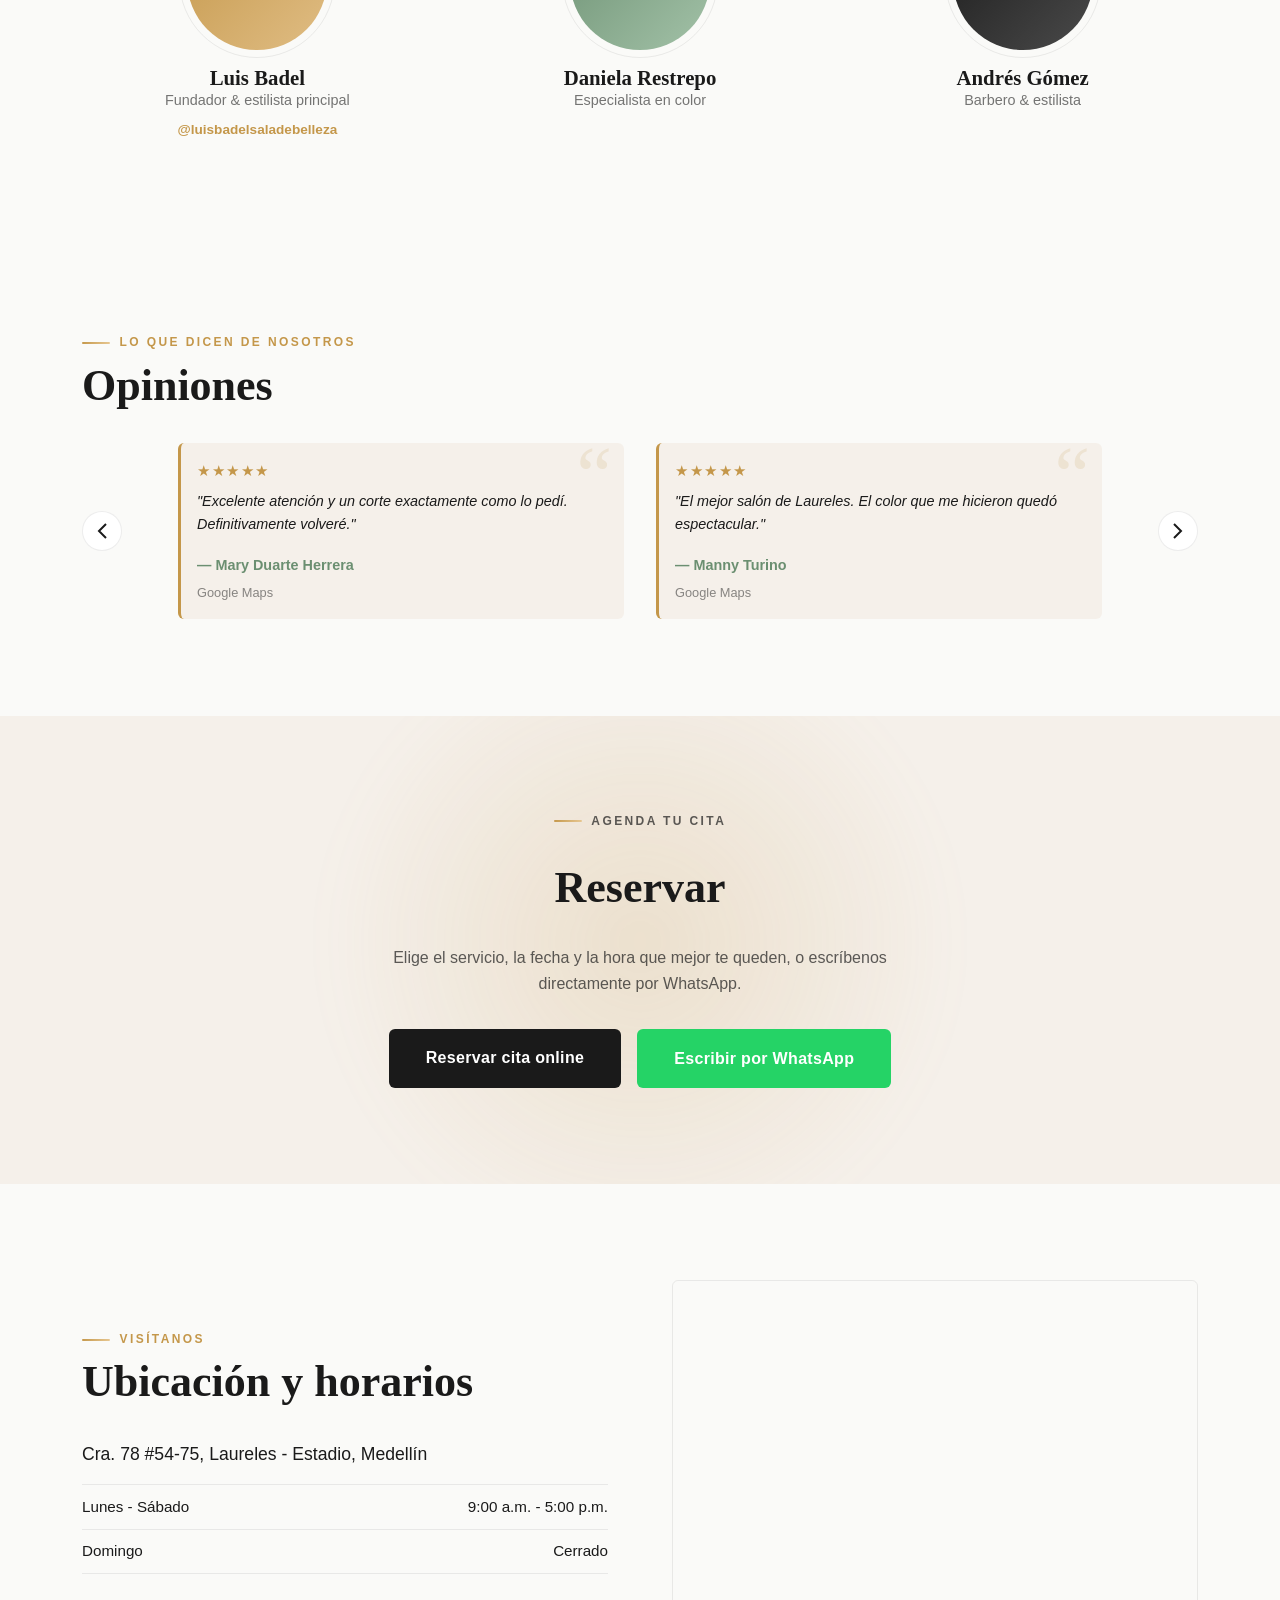
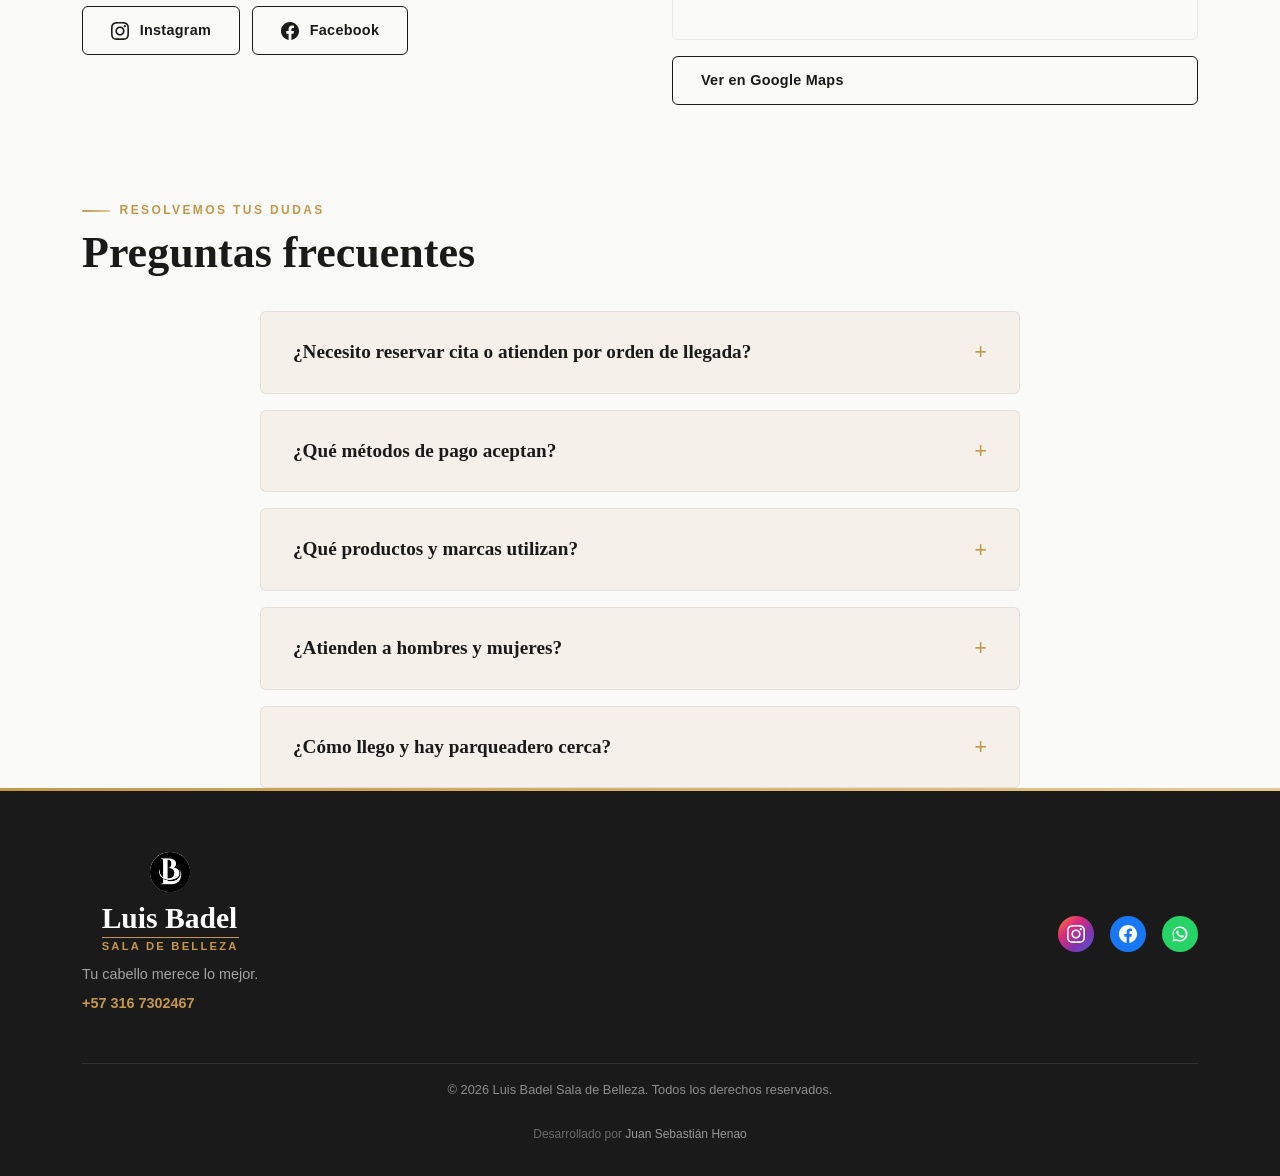
==== commit 08da292a: "feat: remove Equipo and FAQ nav items from navbar Removed "Equipo" and "FAQ" links from the navigati" ====
--- a/index.html
+++ b/index.html
@@ -224,11 +224,9 @@
               <li><a href="productos.html#styling" class="nav__dropdown-link" data-i18n="nav.products.styling">Styling y acabado</a></li>
             </ul>
           </li>
-          <li><a href="#equipo" data-i18n="nav.team">Equipo</a></li>
           <li><a href="#testimonios" data-i18n="nav.testimonials">Opiniones</a></li>
           <li><a href="#reservar" data-i18n="nav.booking">Reservar</a></li>
           <li><a href="#ubicacion" data-i18n="nav.location">Ubicación</a></li>
-          <li><a href="#faq" data-i18n="nav.faq">FAQ</a></li>
         </ul>
         <div class="lang-switch lang-switch--mobile" role="group" aria-label="Idioma / Language">
           <button type="button" class="lang-switch__btn" data-lang-option="es" aria-pressed="false">ES</button>
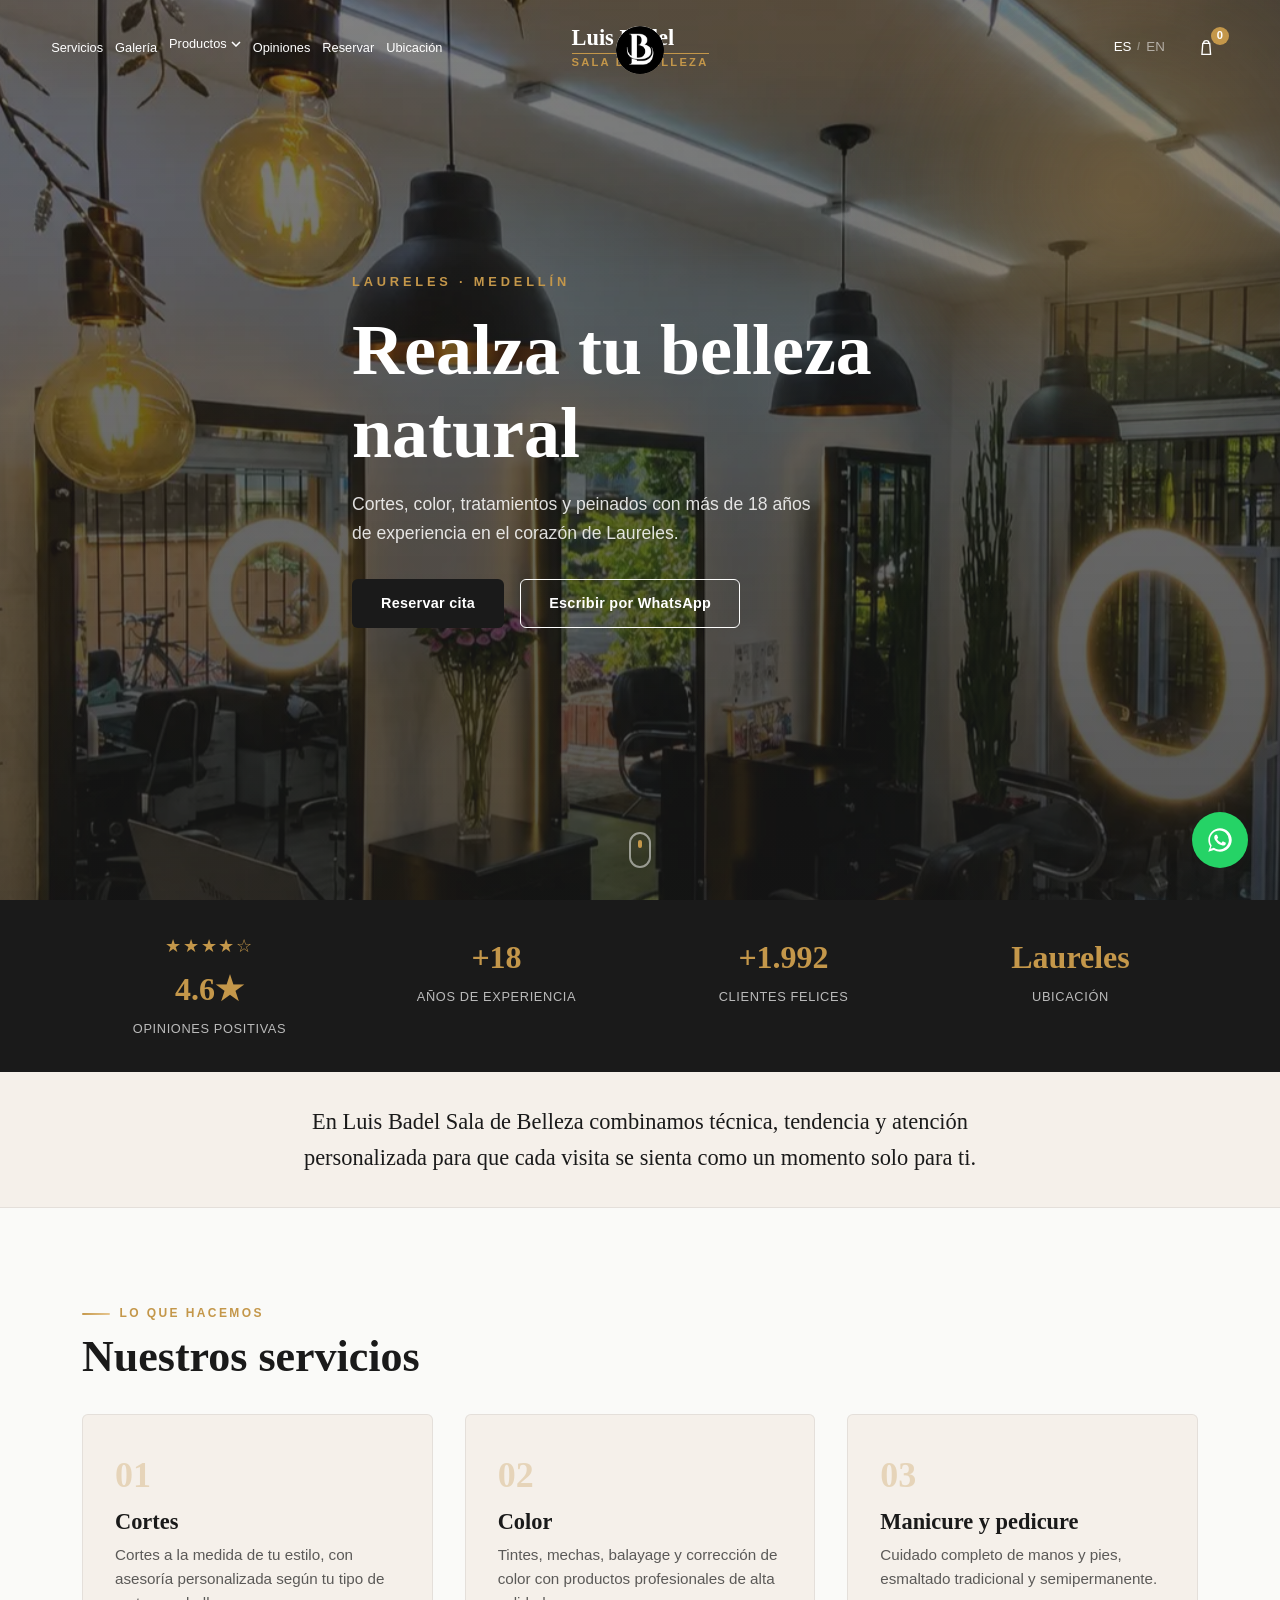
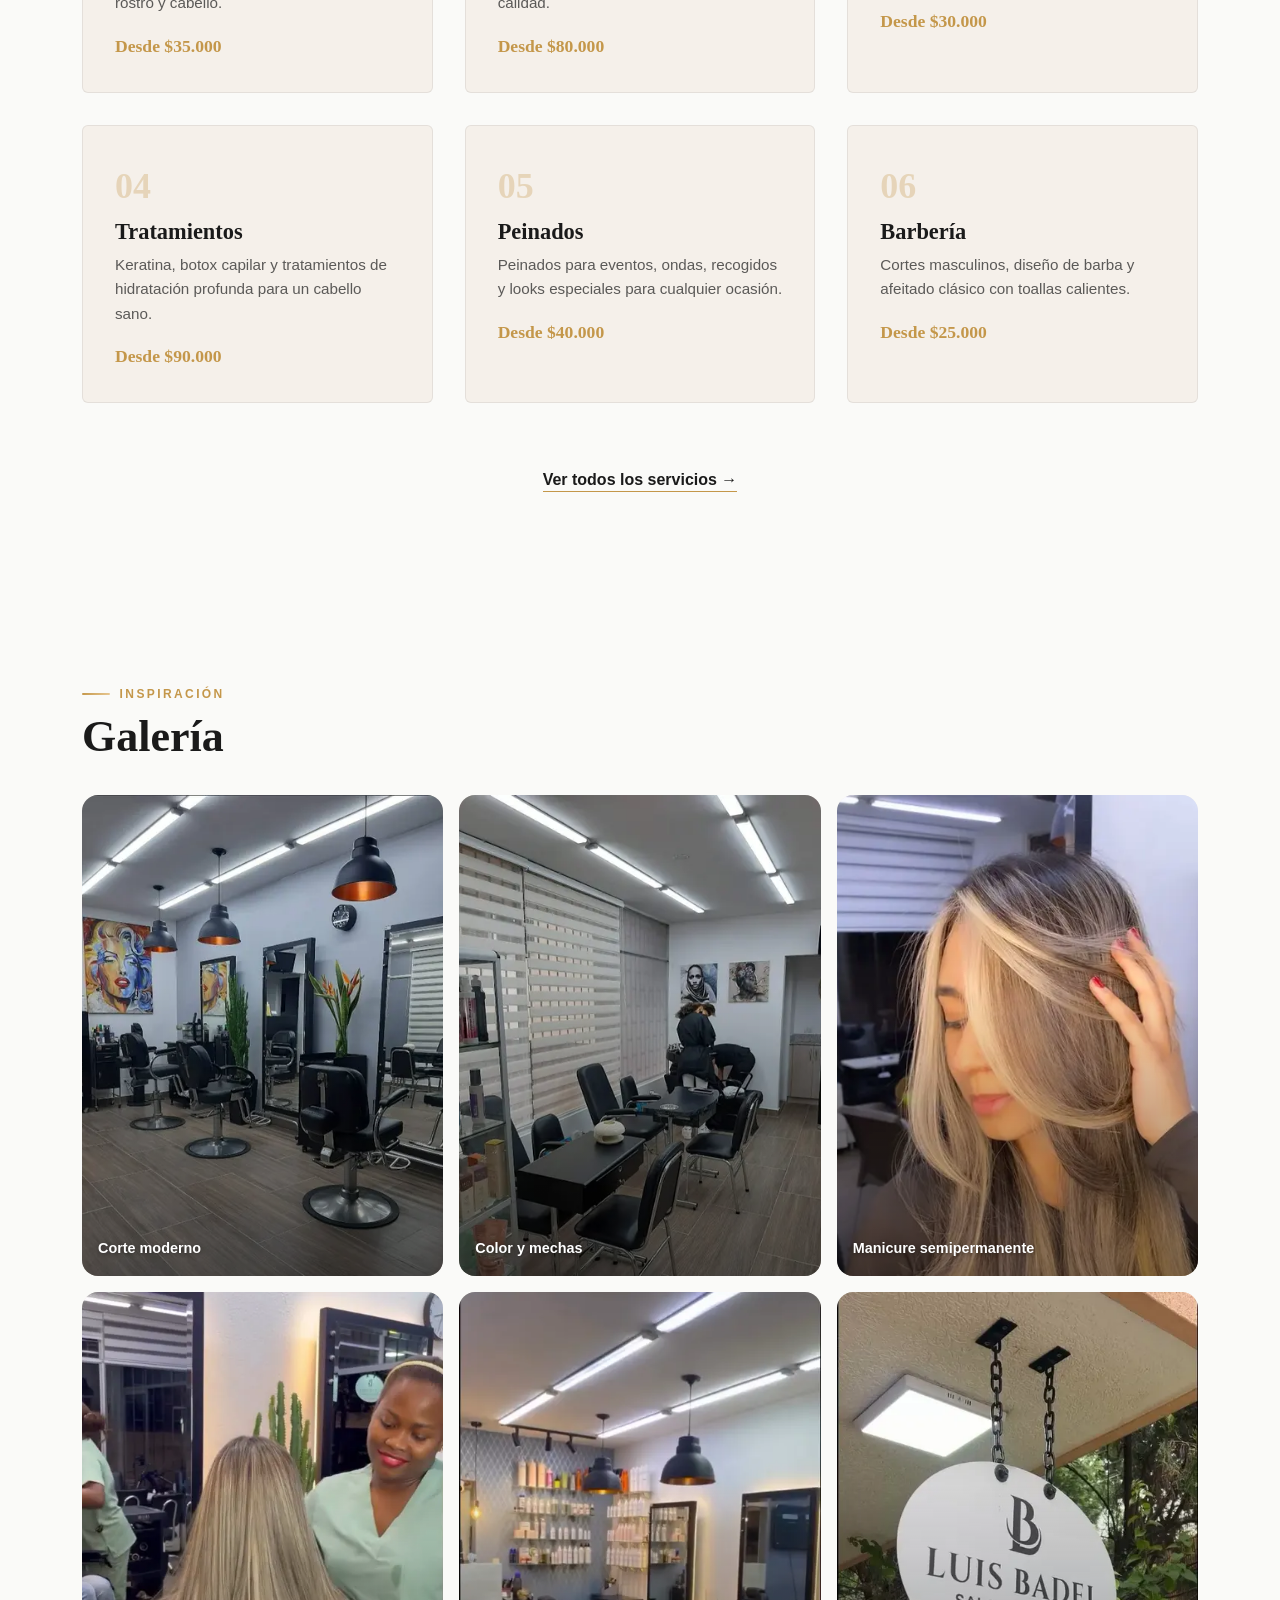
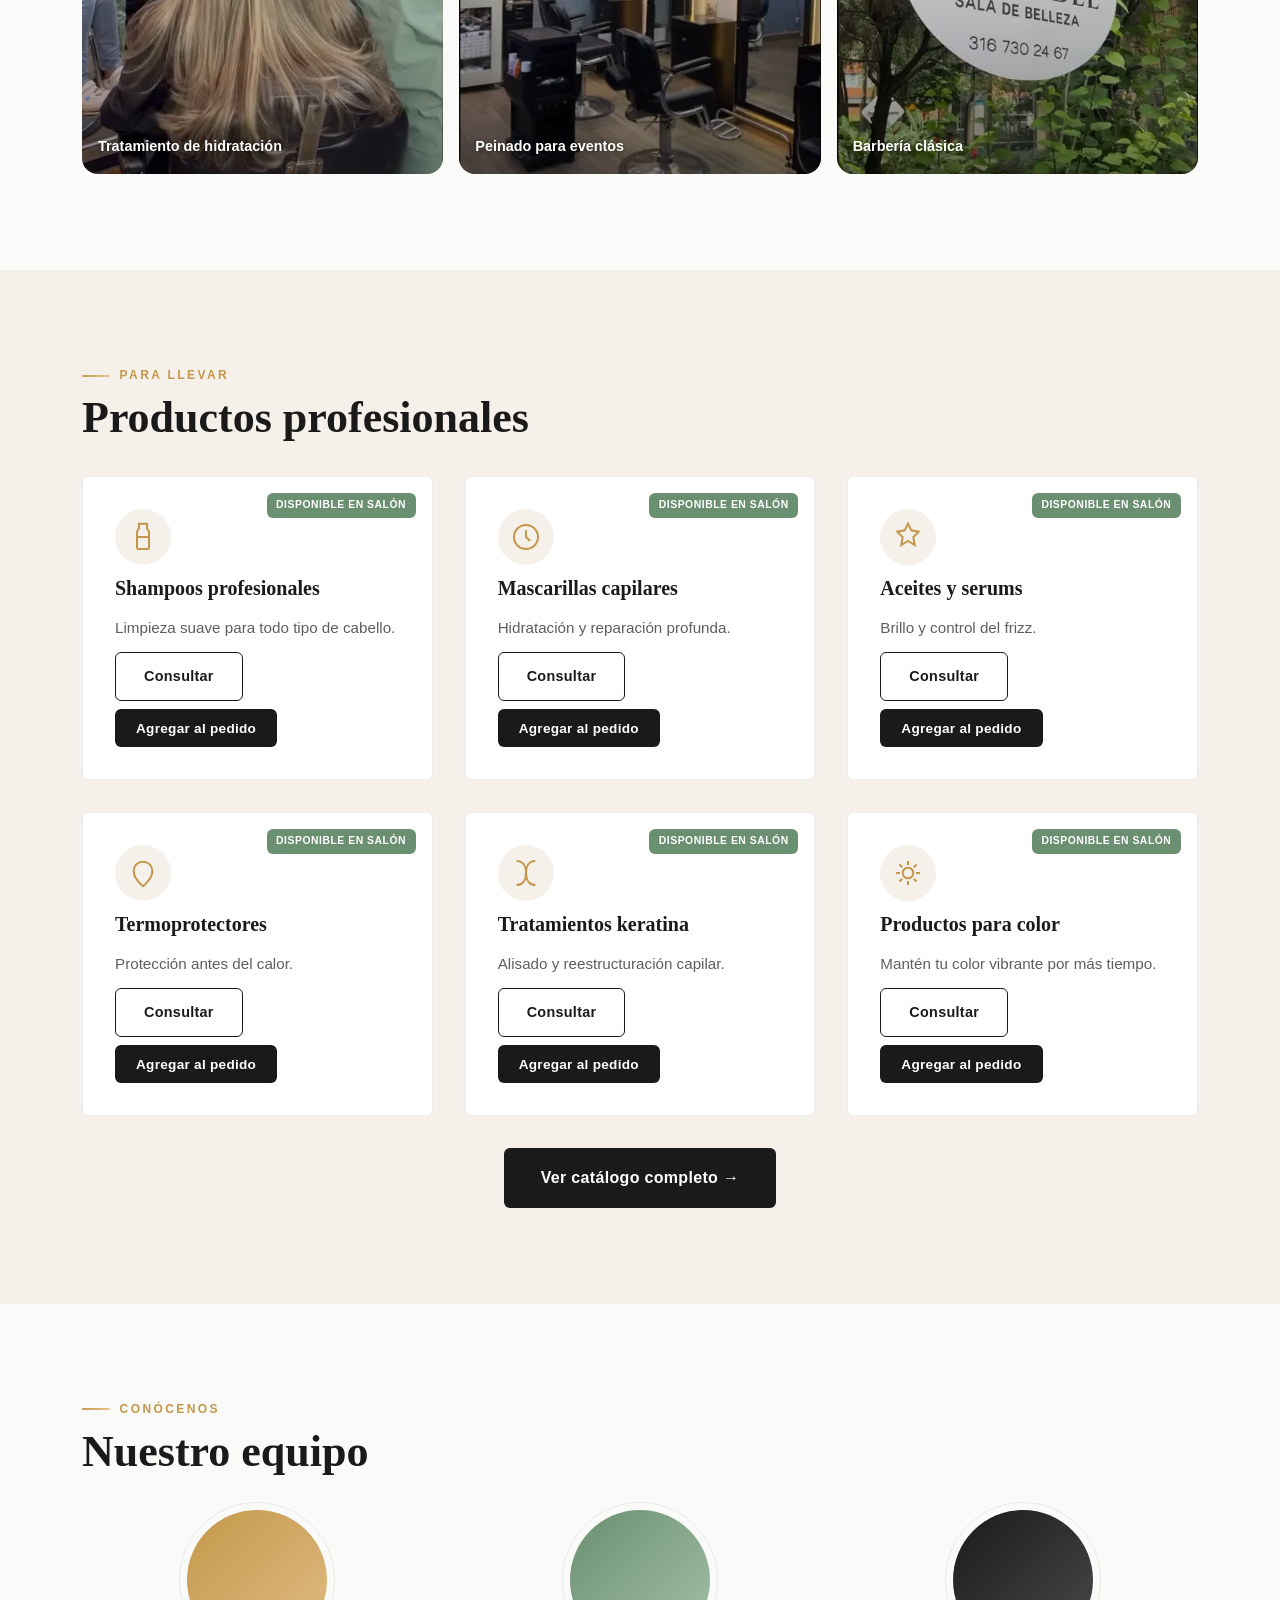
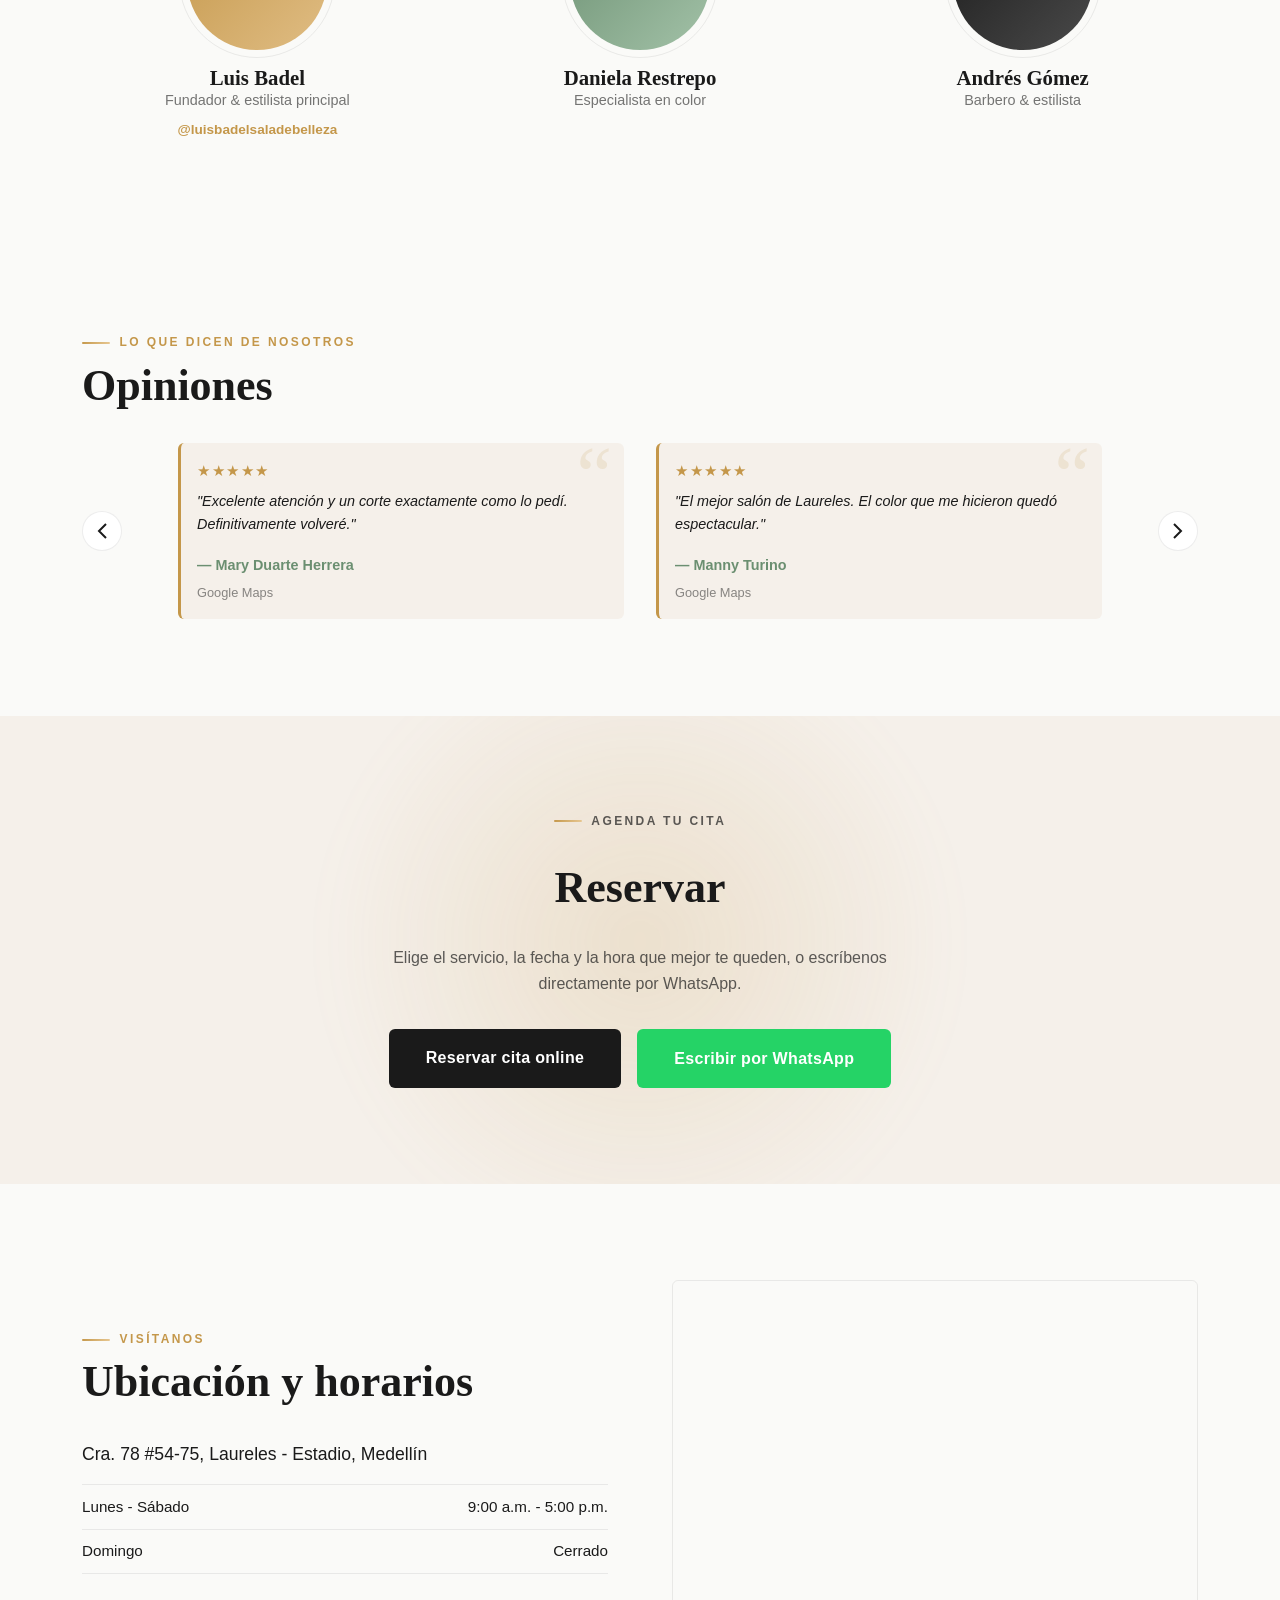
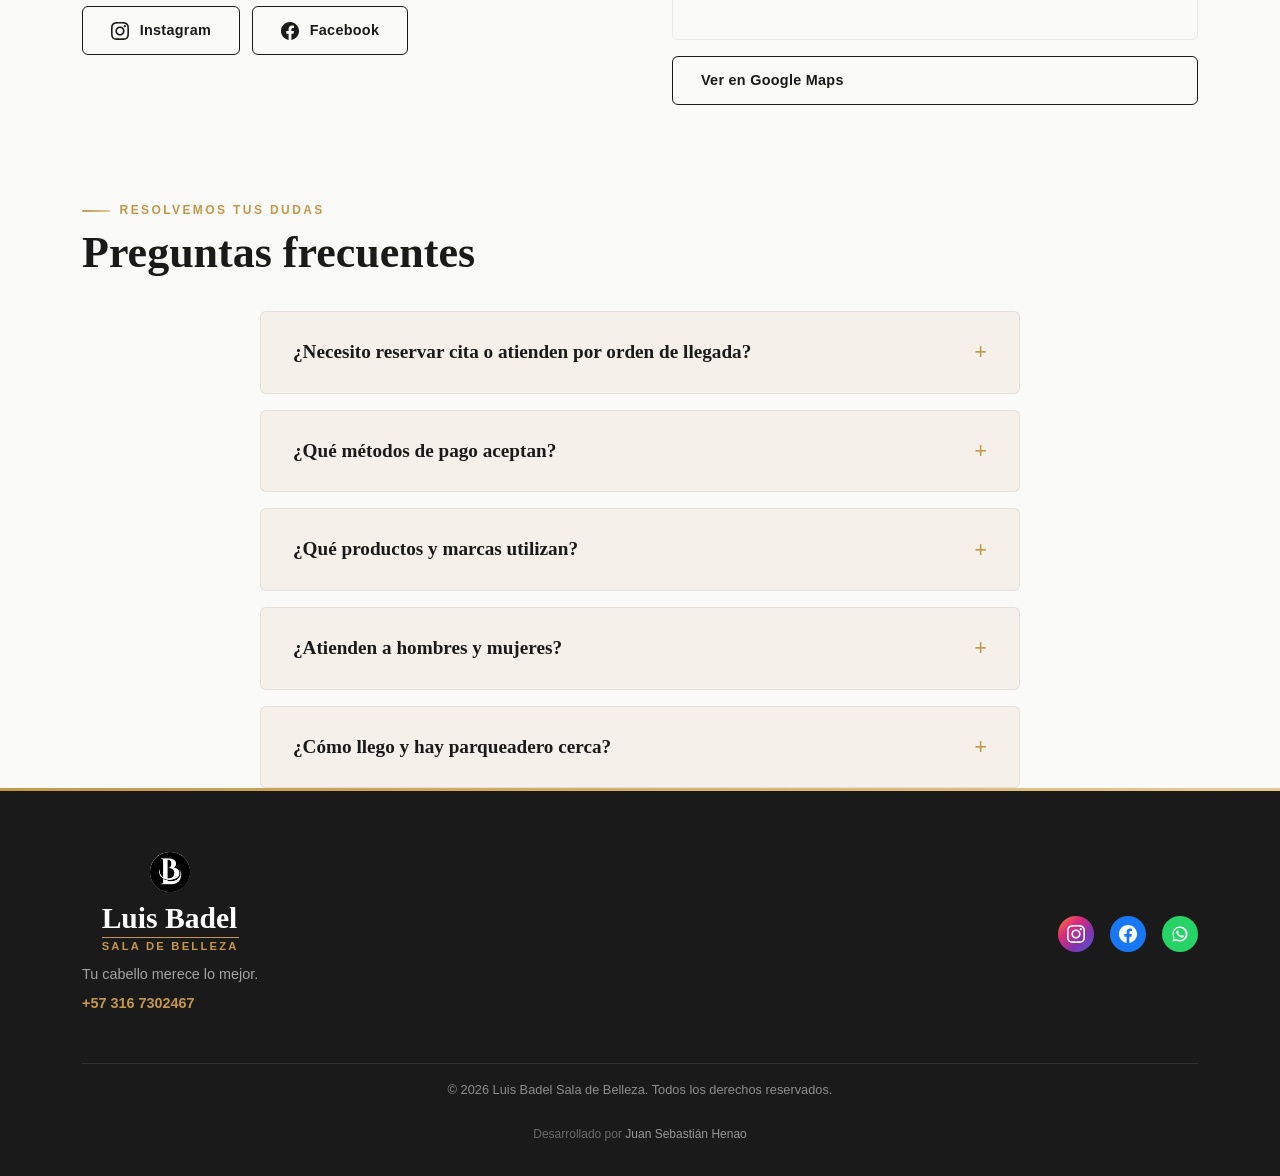
==== commit 599787b7: "fix: point booking button to full Cal.com profile instead of hidden event The booking button still l" ====
--- a/index.html
+++ b/index.html
@@ -598,7 +598,7 @@
             type="button"
             class="btn btn--primary btn--lg"
             data-cal-namespace="reservar-cita"
-            data-cal-link="cheese9117/reservar-cita"
+            data-cal-link="cheese9117"
             data-cal-config='{"layout":"month_view"}'
             data-i18n="booking.bookOnline"
           >
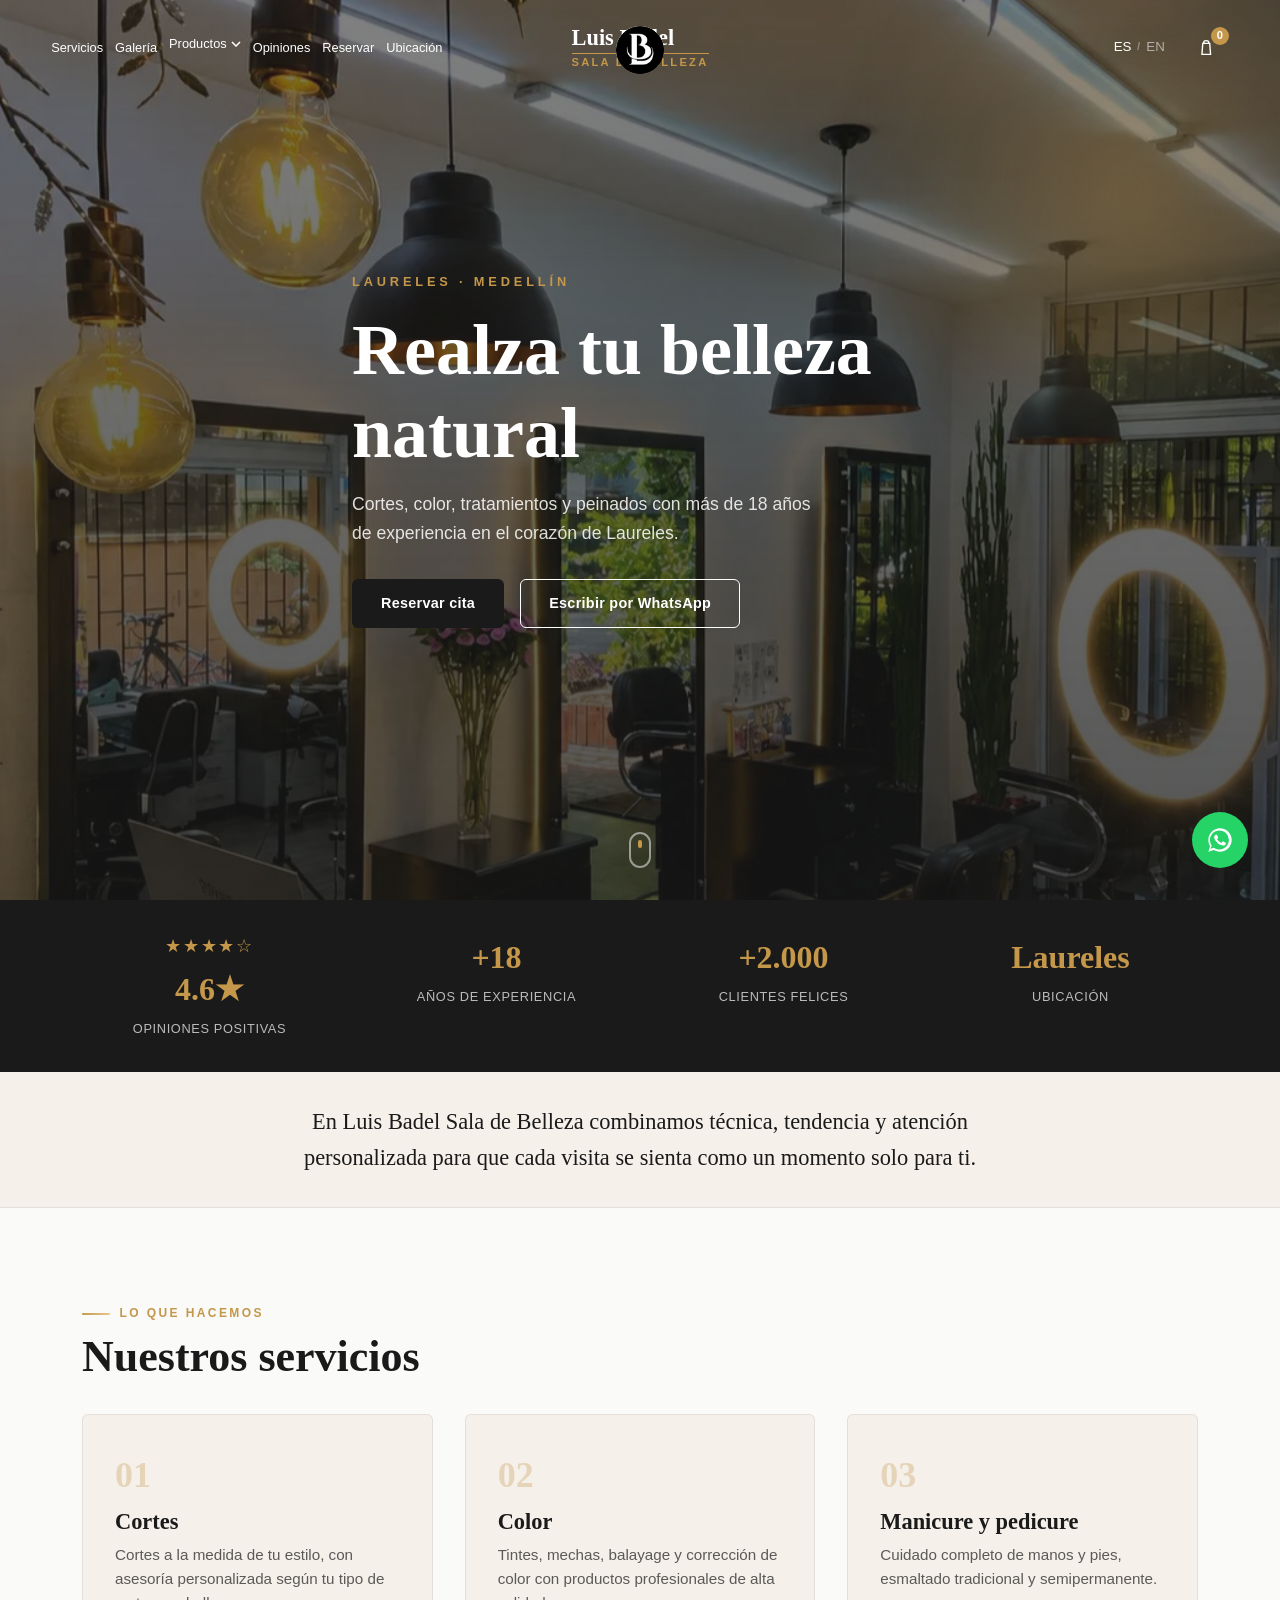
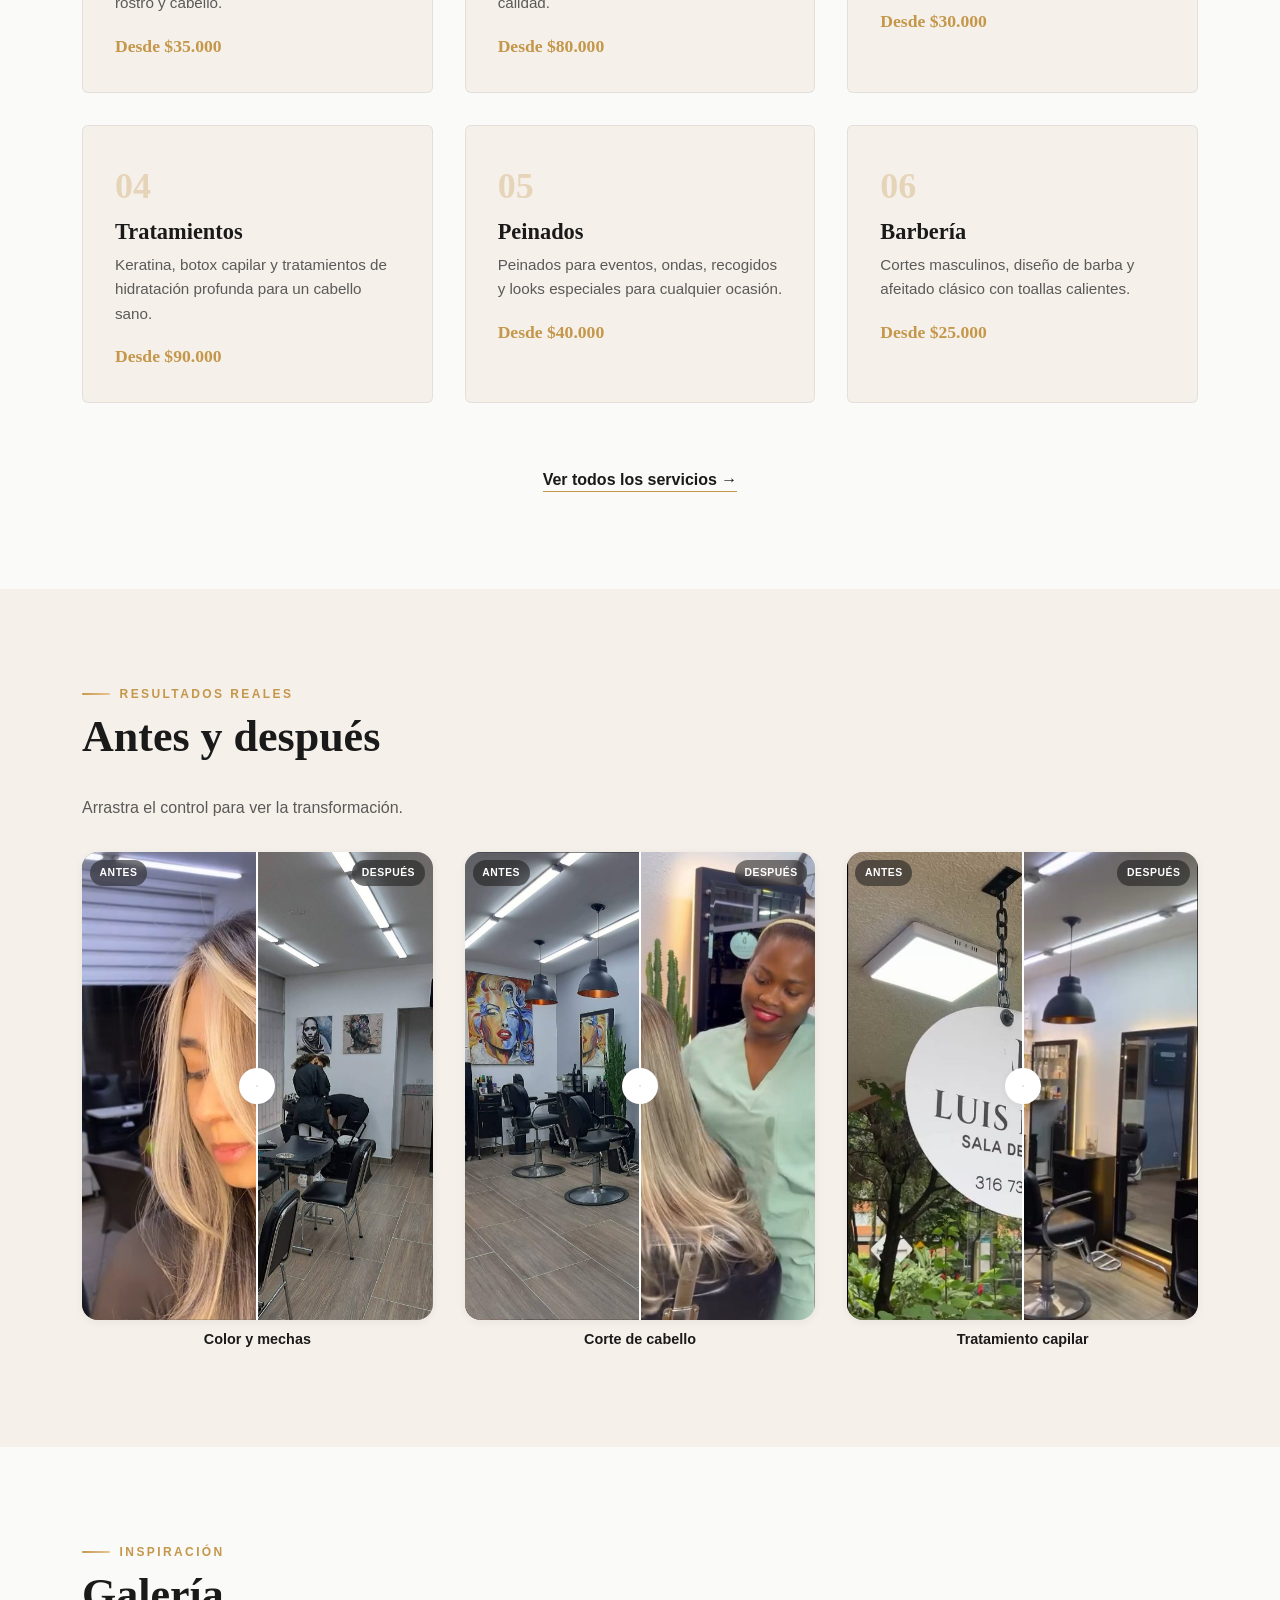
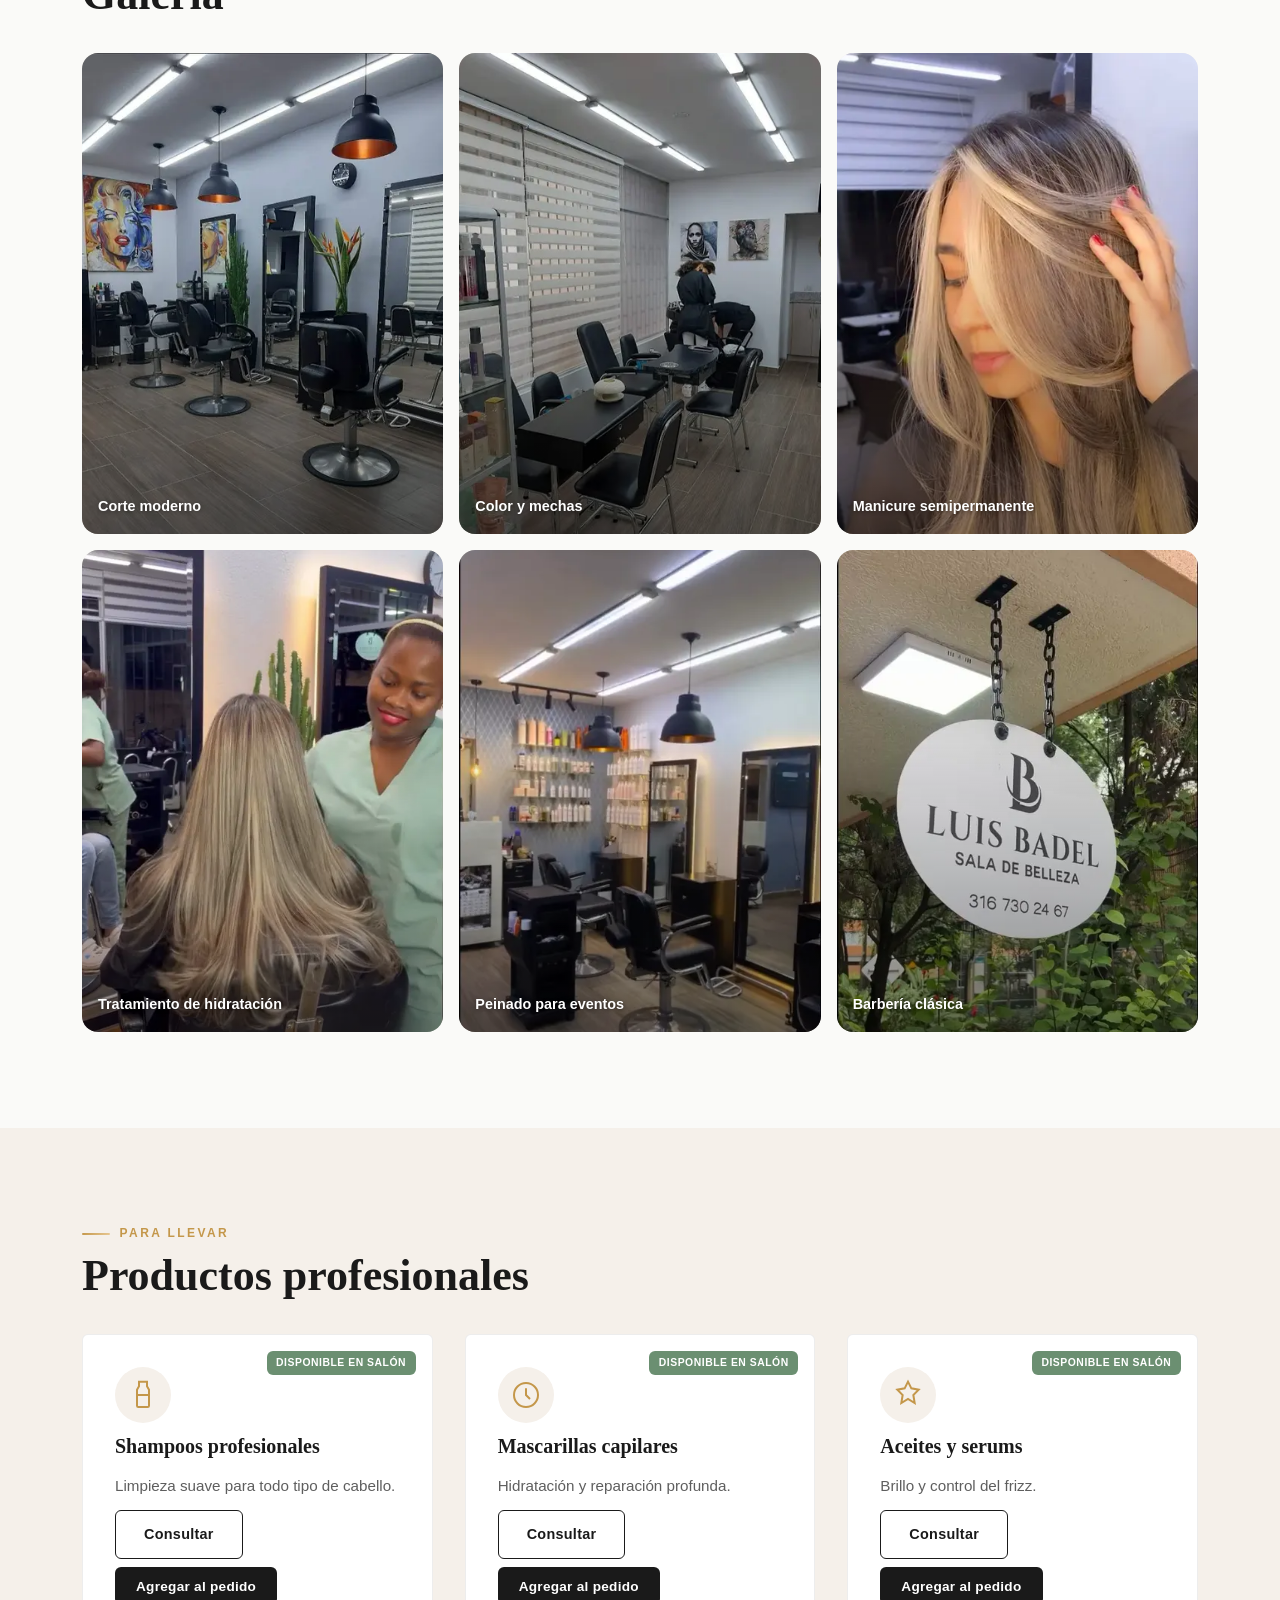
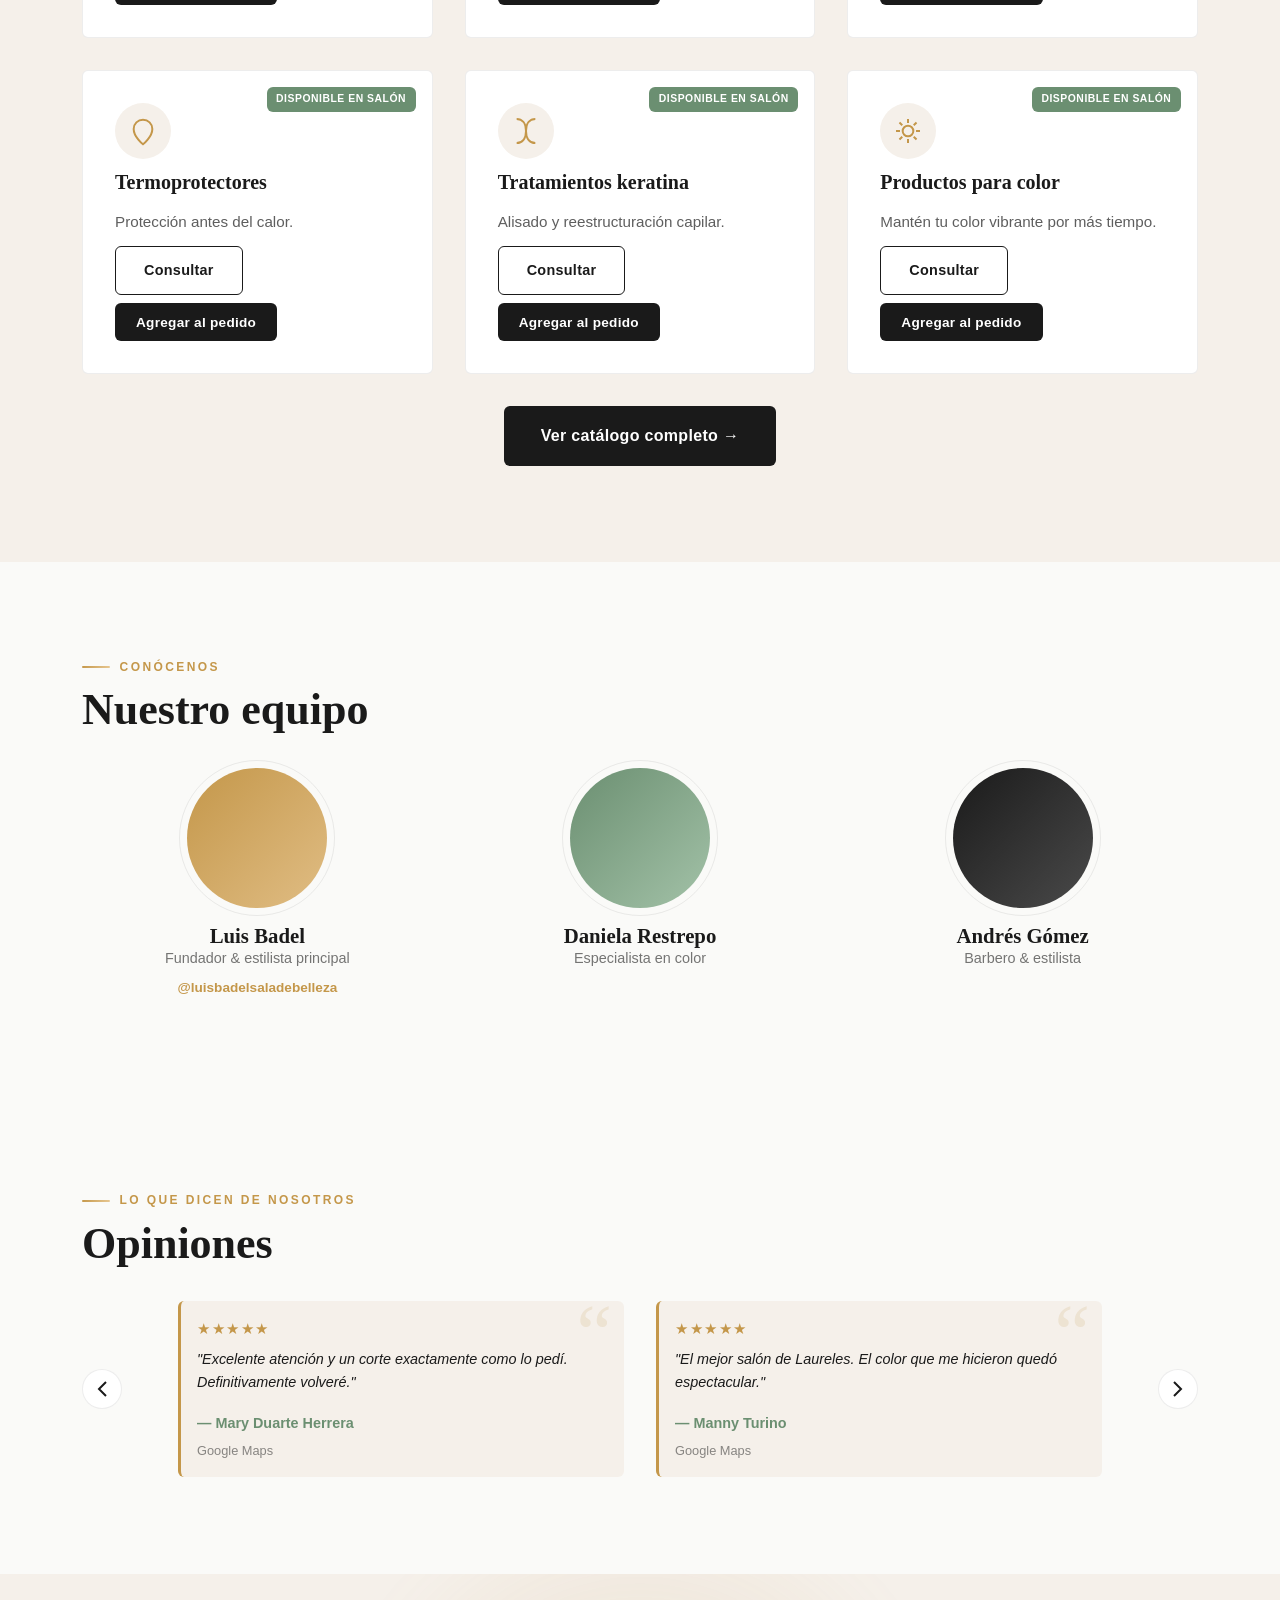
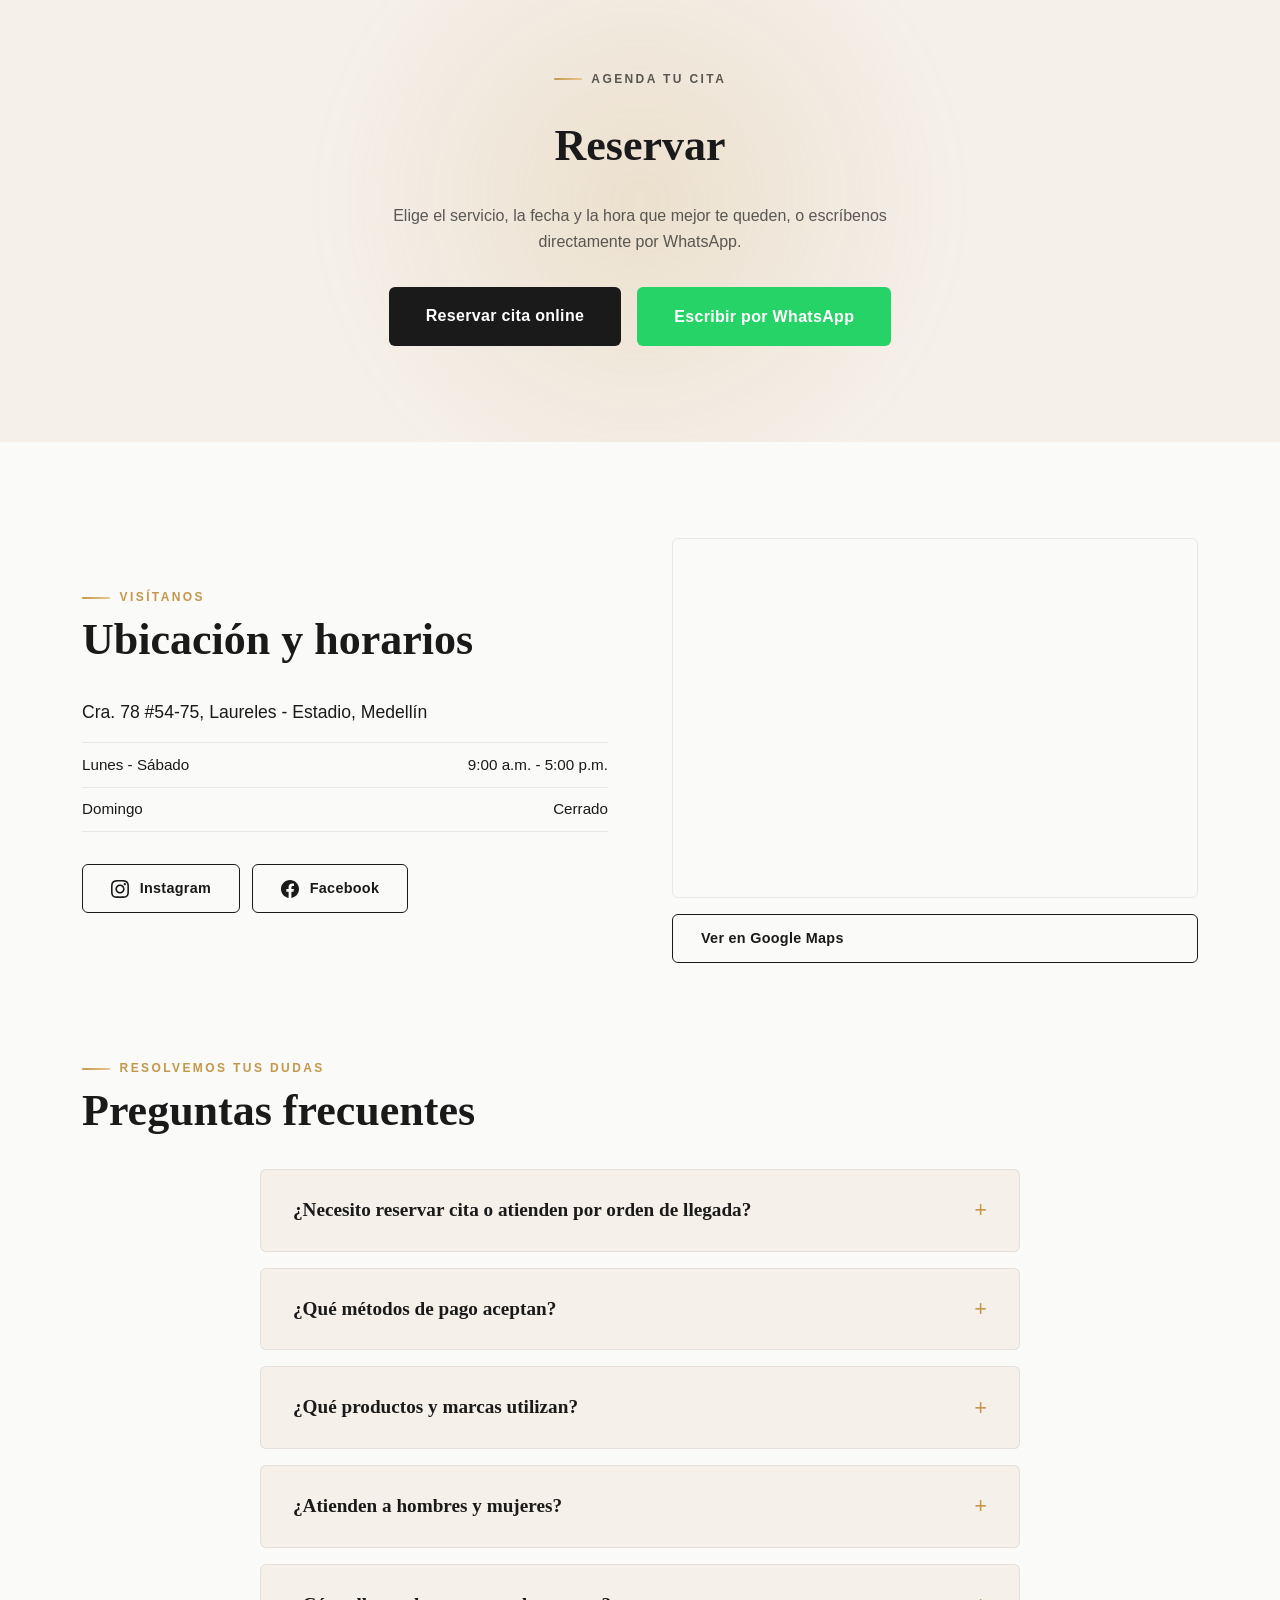
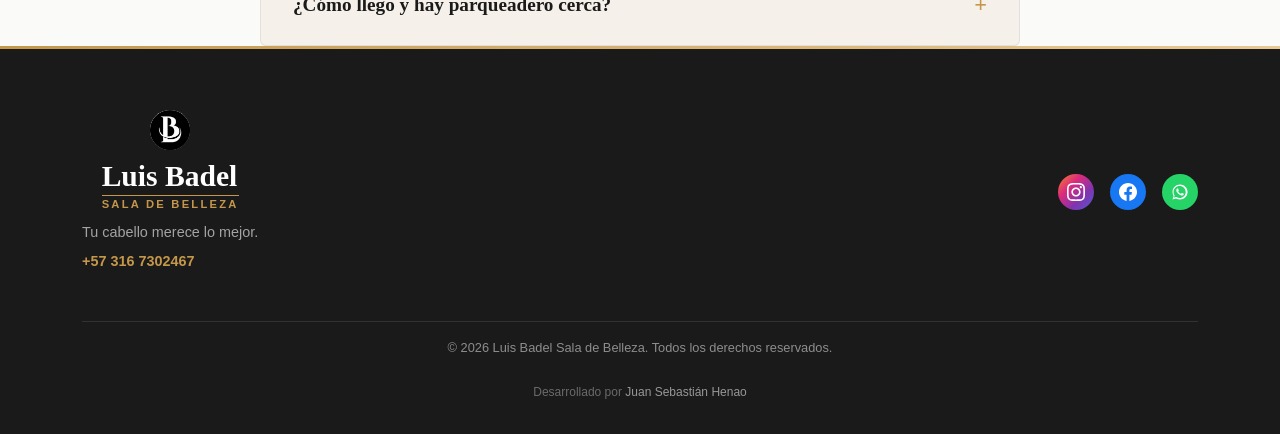
==== commit 2c146211: "feat: add interactive before/after slider section Adds a drag-to-compare before/after section betwee" ====
--- a/index.html
+++ b/index.html
@@ -353,6 +353,59 @@
         <p class="services__more reveal">
           <a href="https://wa.me/573167302467?text=Hola%2C%20quiero%20conocer%20todos%20los%20servicios%20disponibles" target="_blank" rel="noopener noreferrer" data-i18n="services.viewAll">Ver todos los servicios →</a>
         </p>
+      </div>
+    </section>
+
+    <!-- ANTES Y DESPUÉS -->
+    <section class="before-after" id="antes-despues">
+      <div class="container">
+        <p class="section__eyebrow reveal" data-i18n="beforeAfter.eyebrow">Resultados reales</p>
+        <h2 class="section__title reveal" data-i18n="beforeAfter.title">Antes y después</h2>
+        <p class="before-after__intro reveal" data-i18n="beforeAfter.text">Arrastra el control para ver la transformación.</p>
+        <div class="before-after__grid">
+          <div class="before-after__item reveal">
+            <div class="before-after__slider" role="slider" aria-label="Antes y después: color y mechas" aria-valuemin="0" aria-valuemax="100" aria-valuenow="50" tabindex="0">
+              <img class="before-after__img before-after__img--after" src="assets/images/foto-2.jpg" alt="Después: color y mechas" width="680" height="824" loading="lazy">
+              <div class="before-after__before-wrap">
+                <img class="before-after__img before-after__img--before" src="assets/images/foto-3.jpg" alt="Antes: color y mechas" width="680" height="824" loading="lazy">
+              </div>
+              <span class="before-after__tag before-after__tag--before" data-i18n="beforeAfter.labelBefore">Antes</span>
+              <span class="before-after__tag before-after__tag--after" data-i18n="beforeAfter.labelAfter">Después</span>
+              <div class="before-after__handle" aria-hidden="true">
+                <svg viewBox="0 0 24 24" width="16" height="16" fill="none" stroke="currentColor" stroke-width="2" stroke-linecap="round" stroke-linejoin="round"><path d="M8 7l-5 5 5 5M16 7l5 5-5 5"/></svg>
+              </div>
+            </div>
+            <p class="before-after__caption" data-i18n="beforeAfter.caption1">Color y mechas</p>
+          </div>
+          <div class="before-after__item reveal">
+            <div class="before-after__slider" role="slider" aria-label="Antes y después: corte de cabello" aria-valuemin="0" aria-valuemax="100" aria-valuenow="50" tabindex="0">
+              <img class="before-after__img before-after__img--after" src="assets/images/foto-4.jpg" alt="Después: corte de cabello" width="578" height="766" loading="lazy">
+              <div class="before-after__before-wrap">
+                <img class="before-after__img before-after__img--before" src="assets/images/foto-1.jpg" alt="Antes: corte de cabello" width="578" height="766" loading="lazy">
+              </div>
+              <span class="before-after__tag before-after__tag--before" data-i18n="beforeAfter.labelBefore">Antes</span>
+              <span class="before-after__tag before-after__tag--after" data-i18n="beforeAfter.labelAfter">Después</span>
+              <div class="before-after__handle" aria-hidden="true">
+                <svg viewBox="0 0 24 24" width="16" height="16" fill="none" stroke="currentColor" stroke-width="2" stroke-linecap="round" stroke-linejoin="round"><path d="M8 7l-5 5 5 5M16 7l5 5-5 5"/></svg>
+              </div>
+            </div>
+            <p class="before-after__caption" data-i18n="beforeAfter.caption2">Corte de cabello</p>
+          </div>
+          <div class="before-after__item reveal">
+            <div class="before-after__slider" role="slider" aria-label="Antes y después: tratamiento capilar" aria-valuemin="0" aria-valuemax="100" aria-valuenow="50" tabindex="0">
+              <img class="before-after__img before-after__img--after" src="assets/images/foto-5.jpg" alt="Después: tratamiento capilar" width="584" height="878" loading="lazy">
+              <div class="before-after__before-wrap">
+                <img class="before-after__img before-after__img--before" src="assets/images/foto-6.jpg" alt="Antes: tratamiento capilar" width="584" height="878" loading="lazy">
+              </div>
+              <span class="before-after__tag before-after__tag--before" data-i18n="beforeAfter.labelBefore">Antes</span>
+              <span class="before-after__tag before-after__tag--after" data-i18n="beforeAfter.labelAfter">Después</span>
+              <div class="before-after__handle" aria-hidden="true">
+                <svg viewBox="0 0 24 24" width="16" height="16" fill="none" stroke="currentColor" stroke-width="2" stroke-linecap="round" stroke-linejoin="round"><path d="M8 7l-5 5 5 5M16 7l5 5-5 5"/></svg>
+              </div>
+            </div>
+            <p class="before-after__caption" data-i18n="beforeAfter.caption3">Tratamiento capilar</p>
+          </div>
+        </div>
       </div>
     </section>
 
@@ -755,6 +808,7 @@
   <script src="js/nav.js?v=21" defer></script>
   <script src="js/animations.js" defer></script>
   <script src="js/lightbox.js" defer></script>
+  <script src="js/before-after.js" defer></script>
   <script src="js/counters.js" defer></script>
   <script src="js/testimonials.js" defer></script>
   <script src="js/cart.js" defer></script>
--- a/css/components.css
+++ b/css/components.css
@@ -542,8 +542,120 @@
 }
 
 /* Sections spacing */
-.services, .gallery, .products, .team, .testimonials, .booking, .location {
+.services, .gallery, .products, .team, .testimonials, .booking, .location, .before-after {
   padding: var(--space-xl) 0;
+}
+
+/* Before & after */
+.before-after {
+  background: var(--color-card);
+}
+
+.before-after__intro {
+  color: rgba(26,26,26,0.7);
+  margin-bottom: var(--space-md);
+  max-width: 480px;
+}
+
+.before-after__grid {
+  display: grid;
+  grid-template-columns: repeat(auto-fit, minmax(240px, 1fr));
+  gap: var(--space-md);
+}
+
+.before-after__slider {
+  position: relative;
+  aspect-ratio: 3 / 4;
+  border-radius: var(--radius-lg);
+  overflow: hidden;
+  cursor: ew-resize;
+  user-select: none;
+  box-shadow: var(--shadow-sm);
+  transition: box-shadow var(--transition);
+  --ba-percent: 50%;
+}
+
+.before-after__slider:hover,
+.before-after__slider:focus-visible {
+  box-shadow: var(--shadow-md);
+  outline: none;
+}
+
+.before-after__img {
+  position: absolute;
+  inset: 0;
+  width: 100%;
+  height: 100%;
+  object-fit: cover;
+  display: block;
+  pointer-events: none;
+}
+
+.before-after__before-wrap {
+  position: absolute;
+  inset: 0;
+  clip-path: inset(0 calc(100% - var(--ba-percent)) 0 0);
+}
+
+.before-after__tag {
+  position: absolute;
+  top: var(--space-xs);
+  z-index: 1;
+  font-family: var(--font-body);
+  font-size: 0.65rem;
+  font-weight: 700;
+  letter-spacing: 0.05em;
+  text-transform: uppercase;
+  padding: 0.3rem 0.6rem;
+  border-radius: 999px;
+  color: var(--color-white);
+  background: rgba(26,26,26,0.55);
+  backdrop-filter: blur(4px);
+  pointer-events: none;
+}
+
+.before-after__tag--before {
+  left: var(--space-xs);
+}
+
+.before-after__tag--after {
+  right: var(--space-xs);
+}
+
+.before-after__handle {
+  position: absolute;
+  top: 0;
+  bottom: 0;
+  left: var(--ba-percent);
+  width: 2px;
+  background: var(--color-white);
+  transform: translateX(-50%);
+  display: flex;
+  align-items: center;
+  justify-content: center;
+  pointer-events: none;
+}
+
+.before-after__handle::before {
+  content: "";
+  position: absolute;
+  width: 36px;
+  height: 36px;
+  border-radius: 50%;
+  background: var(--color-white);
+  box-shadow: var(--shadow-sm);
+}
+
+.before-after__handle svg {
+  position: relative;
+  color: var(--color-primary);
+}
+
+.before-after__caption {
+  margin-top: var(--space-xs);
+  font-size: 0.9rem;
+  font-weight: 600;
+  text-align: center;
 }
 
 /* Services */
